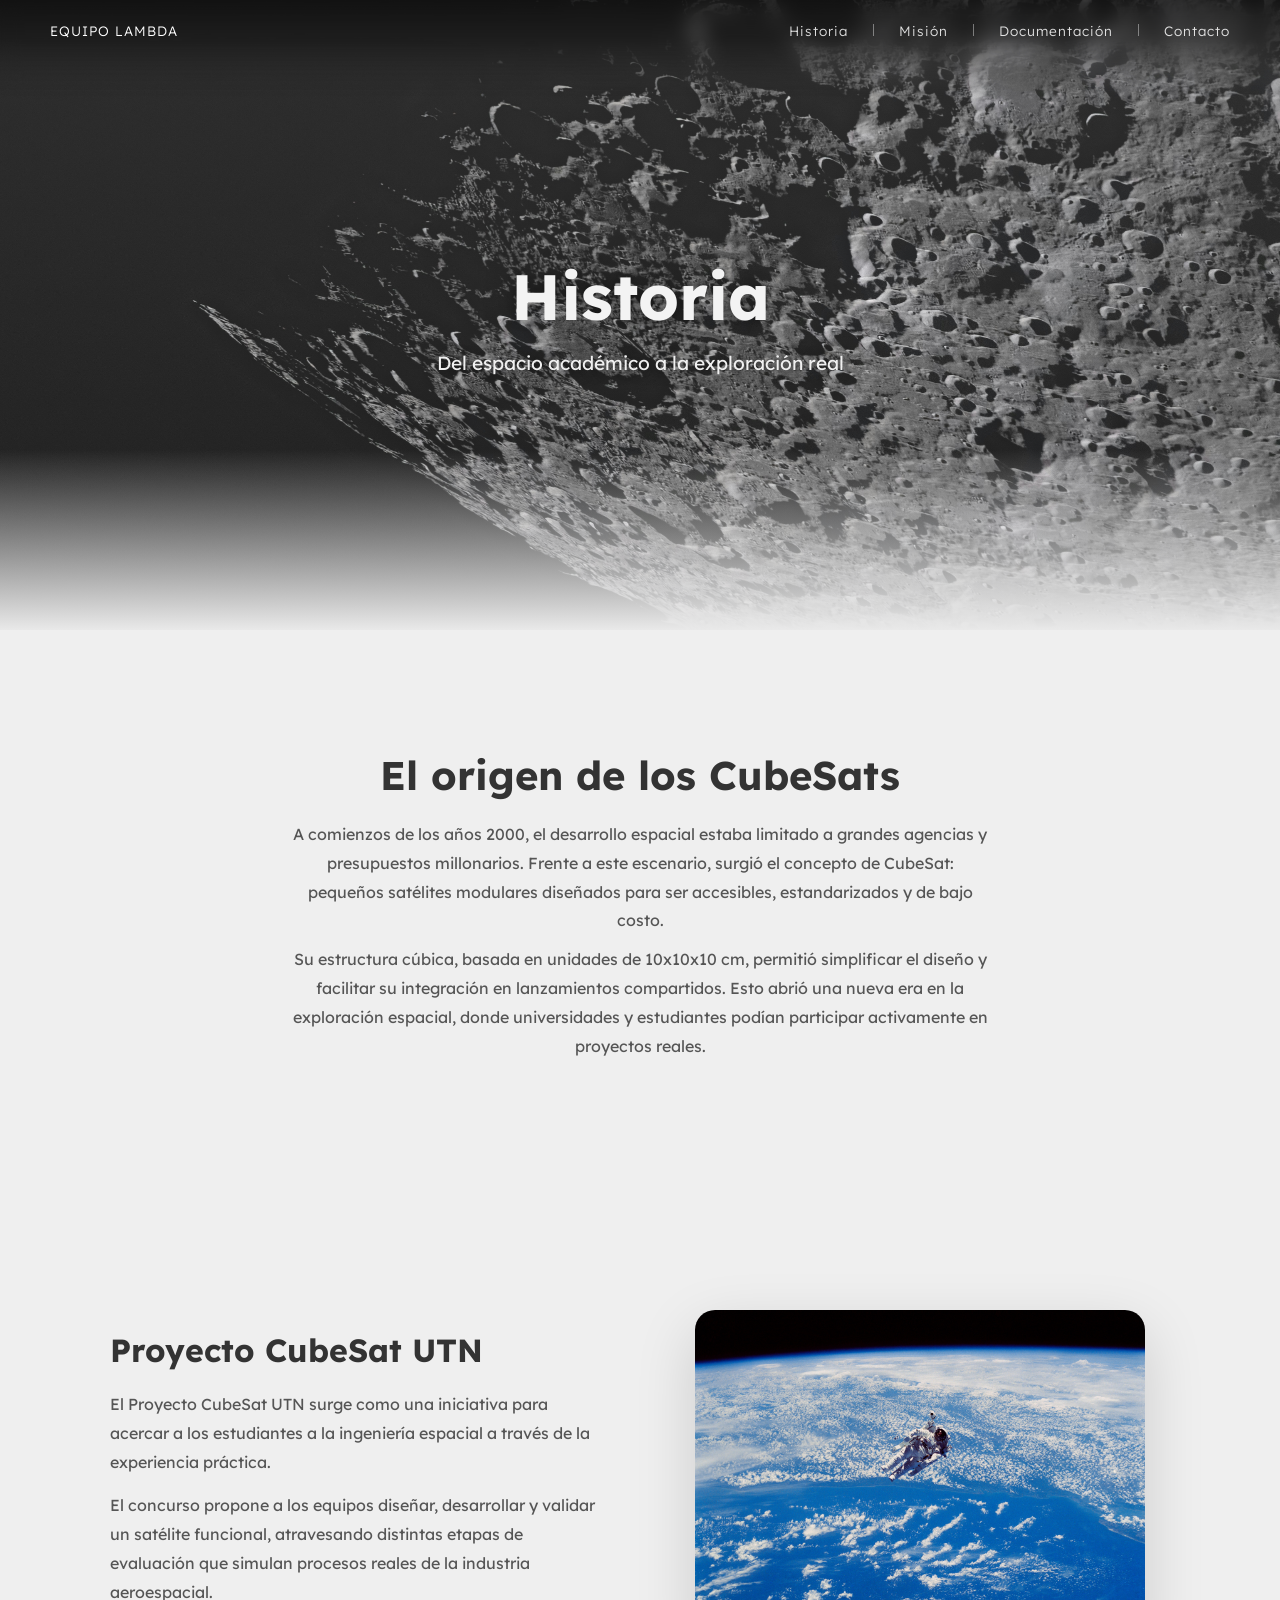
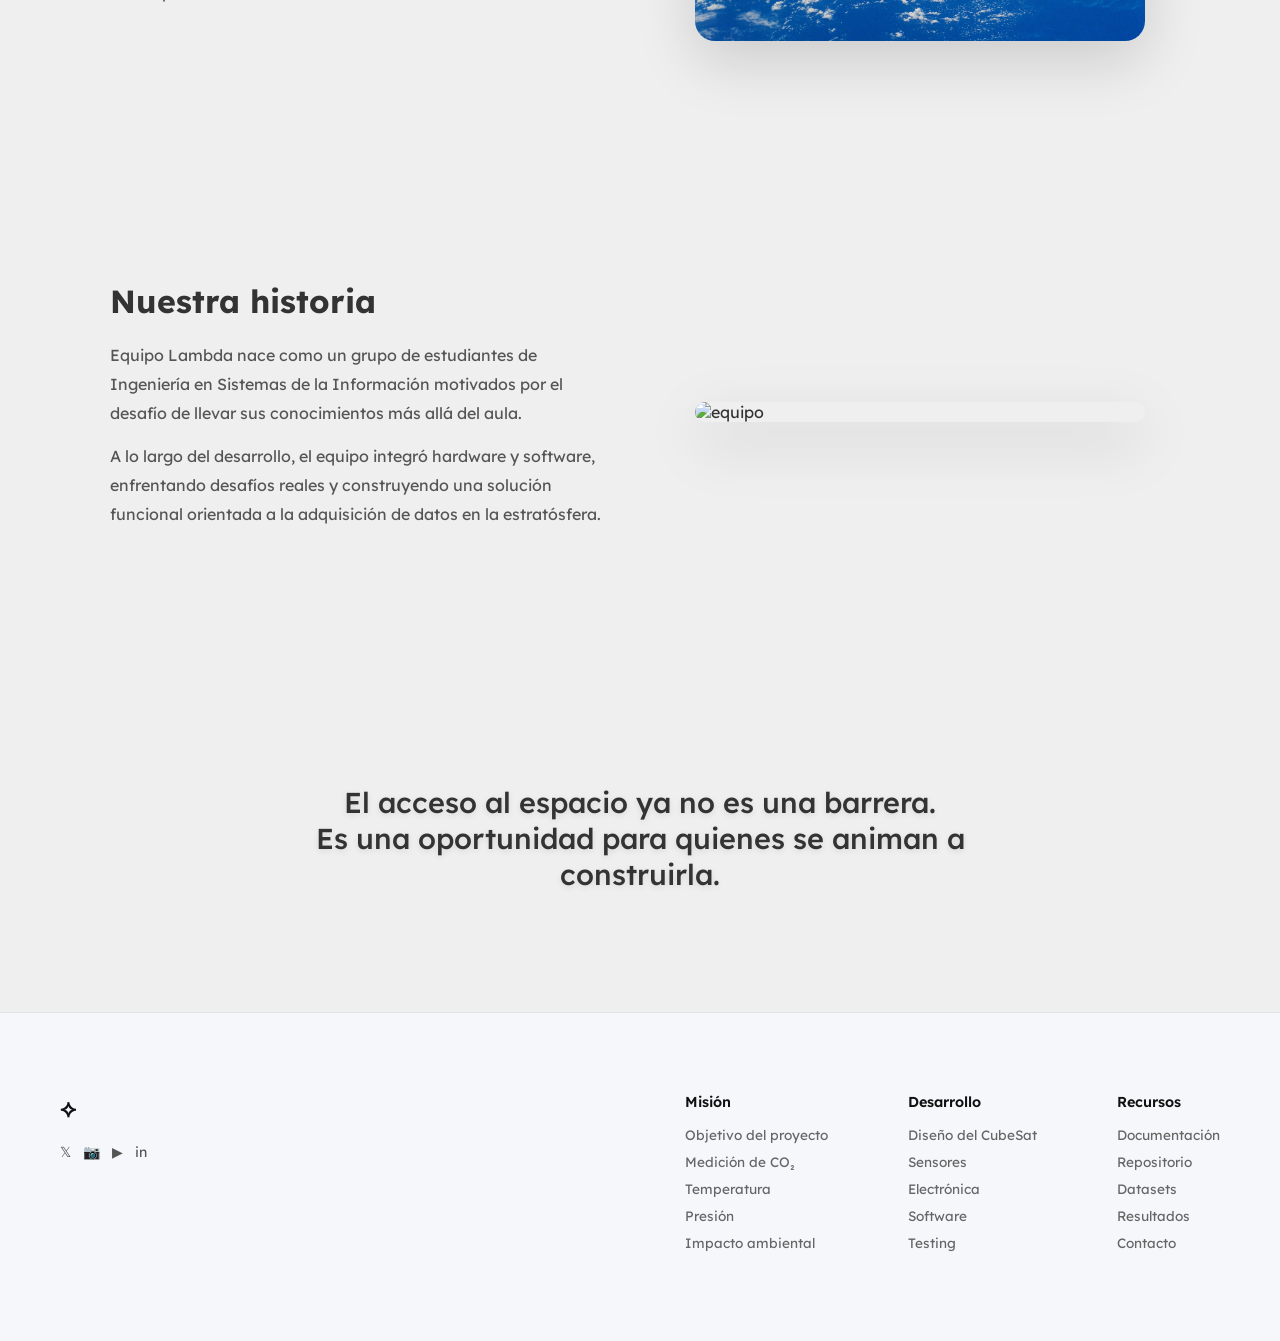
==== historia.html @ 4b5e526c "feat: add historia page with custom styles and scroll interaction logic" ====
<!DOCTYPE html>
<html lang="es">
<head>
  <meta charset="UTF-8">
  <meta name="viewport" content="width=device-width, initial-scale=1.0">
  <title>Historia - Equipo Lambda</title>
  <link rel="stylesheet" href="styles.css">
  <link rel="stylesheet" href="styles-historia.css">
  <link href="https://fonts.googleapis.com/css2?family=Lexend:wght@300;500;700&display=swap" rel="stylesheet">
</head>
<body>

  <!-- NAVBAR -->
  <header class="navbar">
    <div class="logo"><a href="index.html" style="color: inherit; text-decoration: none;">EQUIPO LAMBDA</a></div>
    <nav>
      <ul>
        <li><a href="historia.html">Historia</a></li>
        <li><a href="#">Misión</a></li>
        <li><a href="#">Documentación</a></li>
        <li><a href="#">Contacto</a></li>
      </ul>
    </nav>
  </header>

  <section class="historia-hero">
    <h1>Historia</h1>
    <p>Del espacio académico a la exploración real</p>
  </section>

  <section class="historia-block centered">
    <h2>El origen de los CubeSats</h2>
    <p>
      A comienzos de los años 2000, el desarrollo espacial estaba limitado a grandes agencias y presupuestos millonarios.
      Frente a este escenario, surgió el concepto de CubeSat: pequeños satélites modulares diseñados para ser accesibles,
      estandarizados y de bajo costo.
    </p>
    <p>
      Su estructura cúbica, basada en unidades de 10x10x10 cm, permitió simplificar el diseño y facilitar su integración
      en lanzamientos compartidos. Esto abrió una nueva era en la exploración espacial, donde universidades y estudiantes
      podían participar activamente en proyectos reales.
    </p>
  </section>

  <section class="historia-block split">
    <div class="text">
      <h2>Proyecto CubeSat UTN</h2>
      <p>
        El Proyecto CubeSat UTN surge como una iniciativa para acercar a los estudiantes a la ingeniería espacial a través
        de la experiencia práctica.
      </p>
      <p>
        El concurso propone a los equipos diseñar, desarrollar y validar un satélite funcional, atravesando distintas etapas
        de evaluación que simulan procesos reales de la industria aeroespacial.
      </p>
    </div>
    <div class="image">
      <img src="cubesat.jpg" alt="cubesat">
    </div>
  </section>

  <section class="historia-block split reverse">
    <div class="image">
      <img src="team.jpg" alt="equipo">
    </div>
    <div class="text">
      <h2>Nuestra historia</h2>
      <p>
        Equipo Lambda nace como un grupo de estudiantes de Ingeniería en Sistemas de la Información motivados por el desafío
        de llevar sus conocimientos más allá del aula.
      </p>
      <p>
        A lo largo del desarrollo, el equipo integró hardware y software, enfrentando desafíos reales y construyendo una
        solución funcional orientada a la adquisición de datos en la estratósfera.
      </p>
    </div>
  </section>

  <section class="historia-final">
    <p>
      El acceso al espacio ya no es una barrera.<br>
      Es una oportunidad para quienes se animan a construirla.
    </p>
  </section>

  <footer class="footer">

    <div class="footer-left">
      <div class="logo">⟡</div>

      <div class="socials">
        <span>𝕏</span>
        <span>📷</span>
        <span>▶</span>
        <span>in</span>
      </div>
    </div>

    <div class="footer-columns">

      <div class="footer-col">
        <h4>Misión</h4>
        <ul>
          <li>Objetivo del proyecto</li>
          <li>Medición de CO₂</li>
          <li>Temperatura</li>
          <li>Presión</li>
          <li>Impacto ambiental</li>
        </ul>
      </div>

      <div class="footer-col">
        <h4>Desarrollo</h4>
        <ul>
          <li>Diseño del CubeSat</li>
          <li>Sensores</li>
          <li>Electrónica</li>
          <li>Software</li>
          <li>Testing</li>
        </ul>
      </div>

      <div class="footer-col">
        <h4>Recursos</h4>
        <ul>
          <li>Documentación</li>
          <li>Repositorio</li>
          <li>Datasets</li>
          <li>Resultados</li>
          <li>Contacto</li>
        </ul>
      </div>

    </div>

  </footer>

</body>
</html>
---- styles.css ----
* {
  margin: 0;
  padding: 0;
  box-sizing: border-box;
  font-family: 'Lexend', sans-serif;
}

body {
  background-color: #efefef;
  /* Un blanco suave que no cansa la vista */
  color: #333;
}

/* NAVBAR */
.navbar {
  position: fixed;
  top: 0;
  width: 100%;
  padding: 20px 50px;
  z-index: 1000;
  display: flex;
  justify-content: space-between;
  align-items: center;
}

/* Pseudo-elemento para el degradado de desenfoque */
.navbar::before {
  content: "";
  position: absolute;
  top: 0;
  left: 0;
  width: 100%;
  height: 160%;
  /* Extiende más abajo para suavizar el corte */
  z-index: -1;
  background: linear-gradient(to bottom, rgba(0, 0, 0, 0.6) 0%, transparent 100%);
  backdrop-filter: blur(10px);
  -webkit-backdrop-filter: blur(10px);
  -webkit-mask-image: linear-gradient(to bottom, black 40%, transparent 100%);
  mask-image: linear-gradient(to bottom, black 40%, transparent 100%);
  pointer-events: none;
}

.logo {
  color: white;
  font-weight: 700;
  font-size: 1rem;
  letter-spacing: 2px;
}

.navbar ul {
  list-style: none;
  display: flex;
  justify-content: flex-end;
  align-items: center;
  gap: 25px;
}

.navbar li {
  display: flex;
  align-items: center;
}

.navbar li:not(:last-child)::after {
  content: "";
  display: block;
  width: 1px;
  height: 12px;
  background-color: rgba(255, 255, 255, 0.4);
  margin-left: 25px;
}

.navbar a {
  text-decoration: none;
  color: rgba(255, 255, 255, 0.85);
  font-weight: 300;
  font-size: 0.85rem;
  letter-spacing: 1px;
  transition: color 0.3s;
}

.navbar a:hover {
  color: #fff;
}

/* HERO */
.hero {
  position: relative;
  height: 100vh;
  background: url('cubesat.jpg') center/cover no-repeat;
  display: flex;
  align-items: center;
  justify-content: center;
}

/* Overlay para oscurecer un poco */
.hero::before {
  content: "";
  position: absolute;
  width: 100%;
  height: 100%;
  background: rgba(26, 37, 58, 0.25);
  top: 0;
  left: 0;
}

/* Degradado hacia el fondo blanco */
.hero::after {
  content: "";
  position: absolute;
  bottom: 0;
  left: 0;
  width: 100%;
  height: 150px;
  background: linear-gradient(to bottom, transparent, #efefef);
  pointer-events: none;
}

/* CONTENIDO */
.overlay {
  position: relative;
  text-align: center;
  color: white;
}

.overlay h1 {
  font-size: 120px;
  font-weight: 700;
  letter-spacing: 2px;
  text-shadow: 0px 4px 15px rgba(47, 59, 83, 0.5);
}

.overlay p {
  margin-top: 20px;
  font-size: 18px;
  font-weight: 300;
  letter-spacing: 2px;
}

/* SECCIÓN MISIÓN */
.info {
  height: 60vh;
  display: flex;
  justify-content: center;
  align-items: center;
  background-color: #efefef;
  text-align: center;
}

.info p {
  font-family: 'Inter', sans-serif;
  /* o Lexend si preferís */
  font-size: 2rem;
  font-weight: 400;
  color: #6e6e6e;

  /* sombra suave tipo Apple */
  text-shadow: 0px 2px 4px rgba(0, 0, 0, 0.15);

  /* animación */
  opacity: 0;
  transform: translateY(20px);
  animation: fadeUp 1.2s ease forwards;
}

/* keyframes para fade in */
@keyframes fadeUp {
  to {
    opacity: 1;
    transform: translateY(0);
  }
}


.about-full {
  display: flex;
  max-width: 1280px;
  margin: 0 auto;
  justify-content: space-between;
  padding: 0 80px;
  background: linear-gradient(to bottom, #f5f7fa, #a6d0ff);
  border-radius: 30px;
  position: relative;
}

/* TEXTO IZQUIERDA */
.about-content {
  max-width: 400px;
  position: sticky;
  top: 0;
  height: 100vh;
  display: flex;
  flex-direction: column;
  justify-content: center;
}

.about-content h2 {
  font-size: 3rem;
  margin-bottom: 20px;
  color: #111;
}

.about-content p {
  font-size: 1.1rem;
  line-height: 1.7;
  color: #555;
}

/* CARDS */
.cards-container {
  display: flex;
  flex-direction: column;
  align-items: flex-end;
  /* Para que no estén tan a la izquierda */
  gap: 10vh;
  /* Más juntas */
  padding: 50vh 0;
  /* Padding para que la primera y última tarjeta lleguen al centro */
}

/* GLASS CARD */
.glass-card {
  width: 450px;
  /* Más grandes y anchas */
  height: 280px;
  padding: 35px;

  border-radius: 25px;

  background: rgba(255, 255, 255, 0.25);
  backdrop-filter: blur(15px);

  border: 1px solid rgba(255, 255, 255, 0.3);

  display: flex;
  flex-direction: column;
  justify-content: center;

  transition: all 0.5s ease;
  transform: scale(0.85);
  opacity: 0.4;
  filter: blur(5px);
  /* Desenfocadas cuando no son principales */
}

/* CARD ACTIVA */
.glass-card.active {
  transform: scale(1.05);
  /* Escala sutilmente mayor */
  opacity: 1;
  filter: blur(0);
  /* Nítidas al ser principales */
}

/* Card Grid Content List */
.card-grid-content-list {
  /* Disposición automática */
  display: flex;
  flex-direction: column;
  align-items: flex-start;
  padding: 64px;
  gap: 48px;

  width: 1200px;
  height: 909px;

  /* Auto layout inter  ior */
  flex: none;
  order: 5;
  align-self: stretch;
  flex-grow: 0;

  border-radius: 30px;
  /* Añadido para mantener estilo */
}

/* SECCIÓN GENERAL */
.team {
  display: flex;
  flex-direction: column;
  align-items: flex-start;
  justify-content: center;
  padding: 150px 64px;
  /* Mayor padding vertical */
  gap: 60px;
  /* Un poco más de espacio entre el título y la lista */
  min-height: 80vh;
  /* Para asegurar que ocupe buen espacio en pantalla */

  max-width: 1200px;
  margin: 0 auto;
}

/* HEADER */
.team-header h2 {
  font-size: 1.5rem;
  font-weight: 600;
  color: #111;
}

.team-header p {
  font-size: 0.9rem;
  color: #777;
  margin-top: 4px;
}

/* LISTA */
.team-list {
  display: flex;
  flex-direction: column;
  gap: 24px;
  width: 100%;
}

/* CARD */
.team-card {
  display: flex;
  align-items: flex-start;
  gap: 24px;

  padding: 20px;
  border-radius: 12px;

  border: 1px solid #e5e5e5;
  background: #fafafa;

  transition: all 0.2s ease;
}

.team-card:hover {
  background: #f5f5f5;
  transform: translateY(-2px);
}

/* IMAGEN */
.team-img {
  width: 80px;
  height: 80px;
  background: #ddd;
  border-radius: 8px;
  flex-shrink: 0;
}

/* TEXTO */
.team-info h3 {
  font-size: 1rem;
  font-weight: 600;
  color: #111;
  margin-bottom: 6px;
}

.team-info p {
  font-size: 0.9rem;
  color: #666;
  line-height: 1.5;
  max-width: 600px;
}

.footer {
  display: flex;
  justify-content: space-between;
  gap: 80px;

  padding: 80px 60px;
  background: #f5f7fa;

  border-top: 1px solid #e5e5e5;
}

/* LADO IZQUIERDO */
.footer-left {
  display: flex;
  flex-direction: column;
  gap: 20px;
}

.footer-left .logo {
  font-size: 24px;
  color: #111;
}

/* ICONOS */
.socials {
  display: flex;
  gap: 12px;
}

.socials span {
  font-size: 14px;
  color: #555;
  cursor: pointer;
  transition: 0.2s;
}

.socials span:hover {
  color: #000;
}

/* COLUMNAS */
.footer-columns {
  display: flex;
  gap: 80px;
}

.footer-col h4 {
  font-size: 0.9rem;
  font-weight: 600;
  margin-bottom: 15px;
  color: #111;
}

.footer-col ul {
  list-style: none;
}

.footer-col li {
  font-size: 0.85rem;
  color: #666;
  margin-bottom: 10px;
  cursor: pointer;
  transition: 0.2s;
}

.footer-col li:hover {
  color: #000;
}
---- styles-historia.css ----
/* HERO */
.historia-hero {
  position: relative;
  height: 70vh;
  display: flex;
  flex-direction: column;
  justify-content: center;
  align-items: center;

  text-align: center;
  /* overlay blanco semitransparente para bajar contraste */
  background:
    linear-gradient(rgba(236, 236, 236, 0.18), rgba(160, 160, 160, 0.18)),
    url("nasaluna.jpg") no-repeat center center / cover;
}

.historia-hero h1 {
  font-size: 4rem;
  font-weight: 700;
  color: #f3f3f3;
  text-shadow:
    0 0 30px rgba(0, 0, 0, 0.35),
    0 2px 8px rgba(0, 0, 0, 0.25);
}

.historia-hero p {
  margin-top: 15px;
  font-size: 1.2rem;
  color: #f0f0f0;
  text-shadow:
    0 0 20px rgba(0, 0, 0, 0.3),
    0 2px 6px rgba(0, 0, 0, 0.2);
}

/* degradé inferior hacia el fondo de página */
.historia-hero::after {
  content: "";
  position: absolute;
  bottom: 0;
  left: 0;
  width: 100%;
  height: 180px;
  background: linear-gradient(to bottom, transparent, #e9e9e9);
  pointer-events: none;
}

/* BLOQUES GENERALES */
.historia-block {
  max-width: 1100px;
  margin: 0 auto;
  padding: 120px 20px;
}

/* CENTRADO */
.historia-block.centered {
  text-align: center;
}

.historia-block.centered h2 {
  font-size: 2.5rem;
  margin-bottom: 20px;
}

.historia-block.centered p {
  max-width: 700px;
  margin: 10px auto;
  line-height: 1.8;
  color: #555;
}

/* SPLIT */
.historia-block.split {
  display: flex;
  align-items: center;
  gap: 60px;
}

.historia-block.split.reverse {
  flex-direction: row-reverse;
}

/* TEXTO */
.historia-block .text {
  flex: 1;
}

.historia-block .text h2 {
  font-size: 2rem;
  margin-bottom: 20px;
}

.historia-block .text p {
  line-height: 1.8;
  color: #555;
  margin-bottom: 15px;
}

/* IMAGEN */
.historia-block .image {
  flex: 1;
  display: flex;
  justify-content: center;
}

.historia-block .image img {
  width: 100%;
  max-width: 450px;
  border-radius: 20px;

  /* glass effect leve */
  box-shadow: 0 20px 60px rgba(0,0,0,0.15);
}

/* FINAL */
.historia-final {
  padding: 120px 20px;
  text-align: center;
}

.historia-final p {
  font-size: 1.8rem;
  font-weight: 500;
  color: #333;
  max-width: 700px;
  margin: 0 auto;

  text-shadow: 0px 2px 6px rgba(0,0,0,0.1);
}
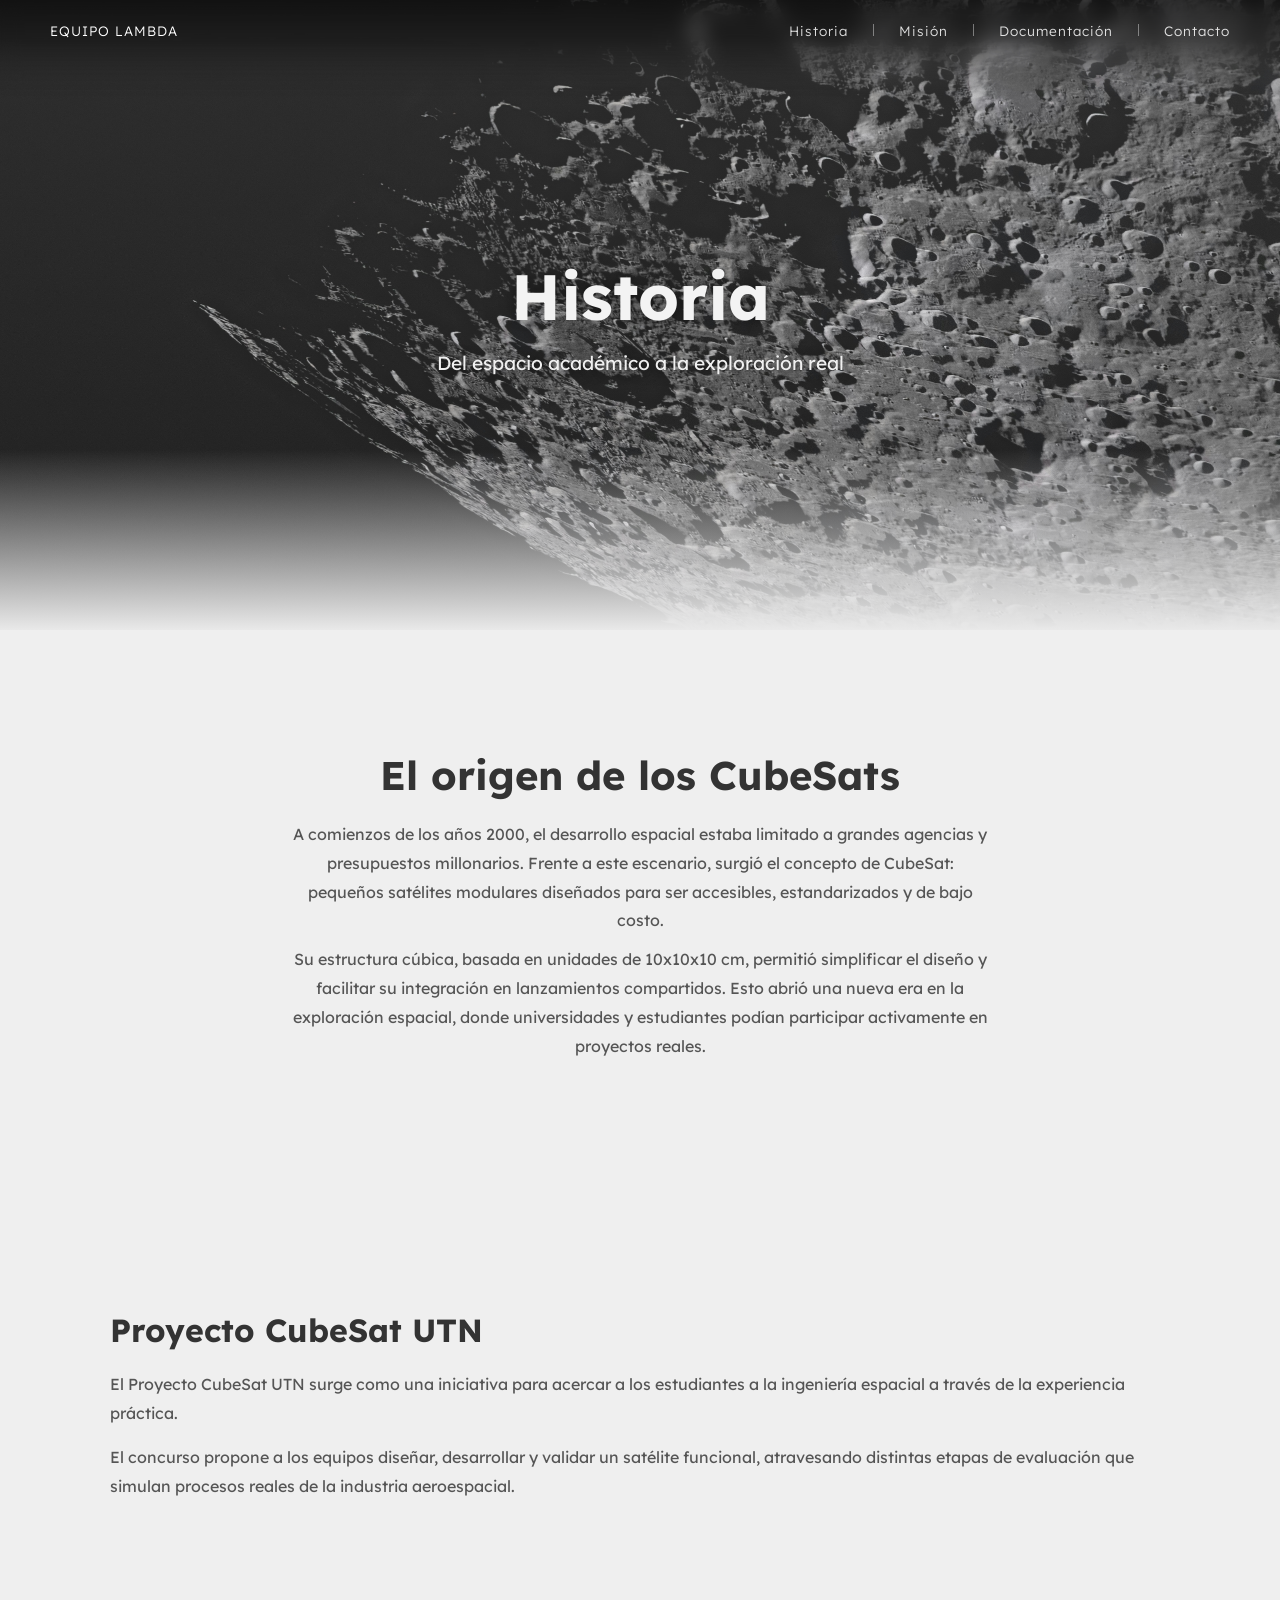
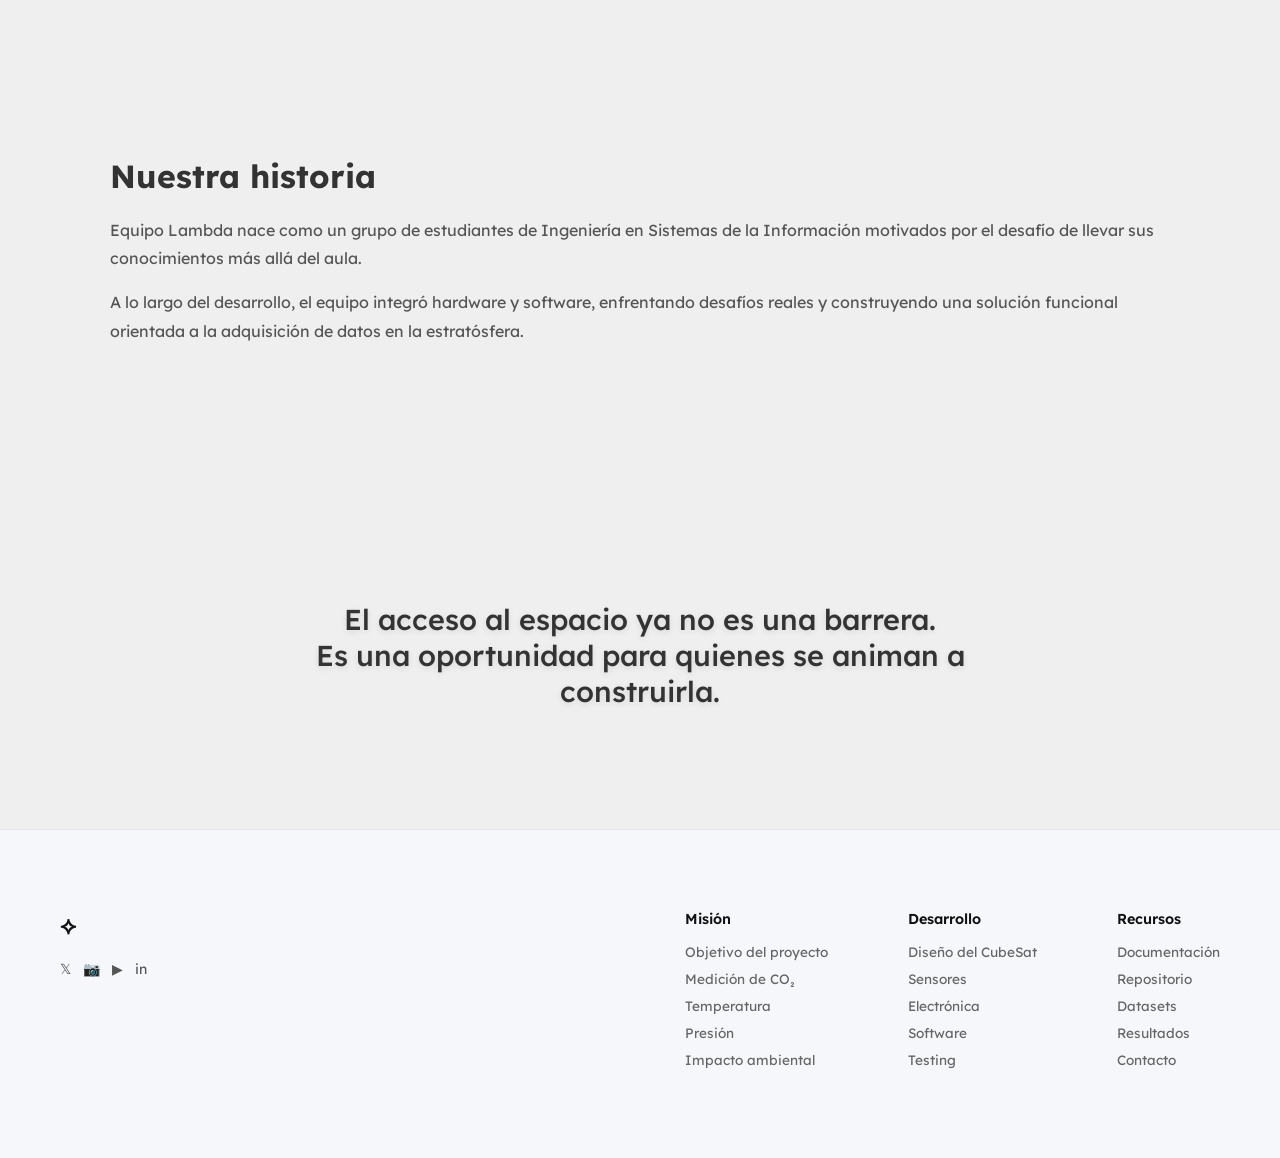
==== commit dc0add1d: "refactor: remove image elements from historia section layout" ====
--- a/historia.html
+++ b/historia.html
@@ -54,15 +54,9 @@
         de evaluación que simulan procesos reales de la industria aeroespacial.
       </p>
     </div>
-    <div class="image">
-      <img src="cubesat.jpg" alt="cubesat">
-    </div>
   </section>
 
   <section class="historia-block split reverse">
-    <div class="image">
-      <img src="team.jpg" alt="equipo">
-    </div>
     <div class="text">
       <h2>Nuestra historia</h2>
       <p>
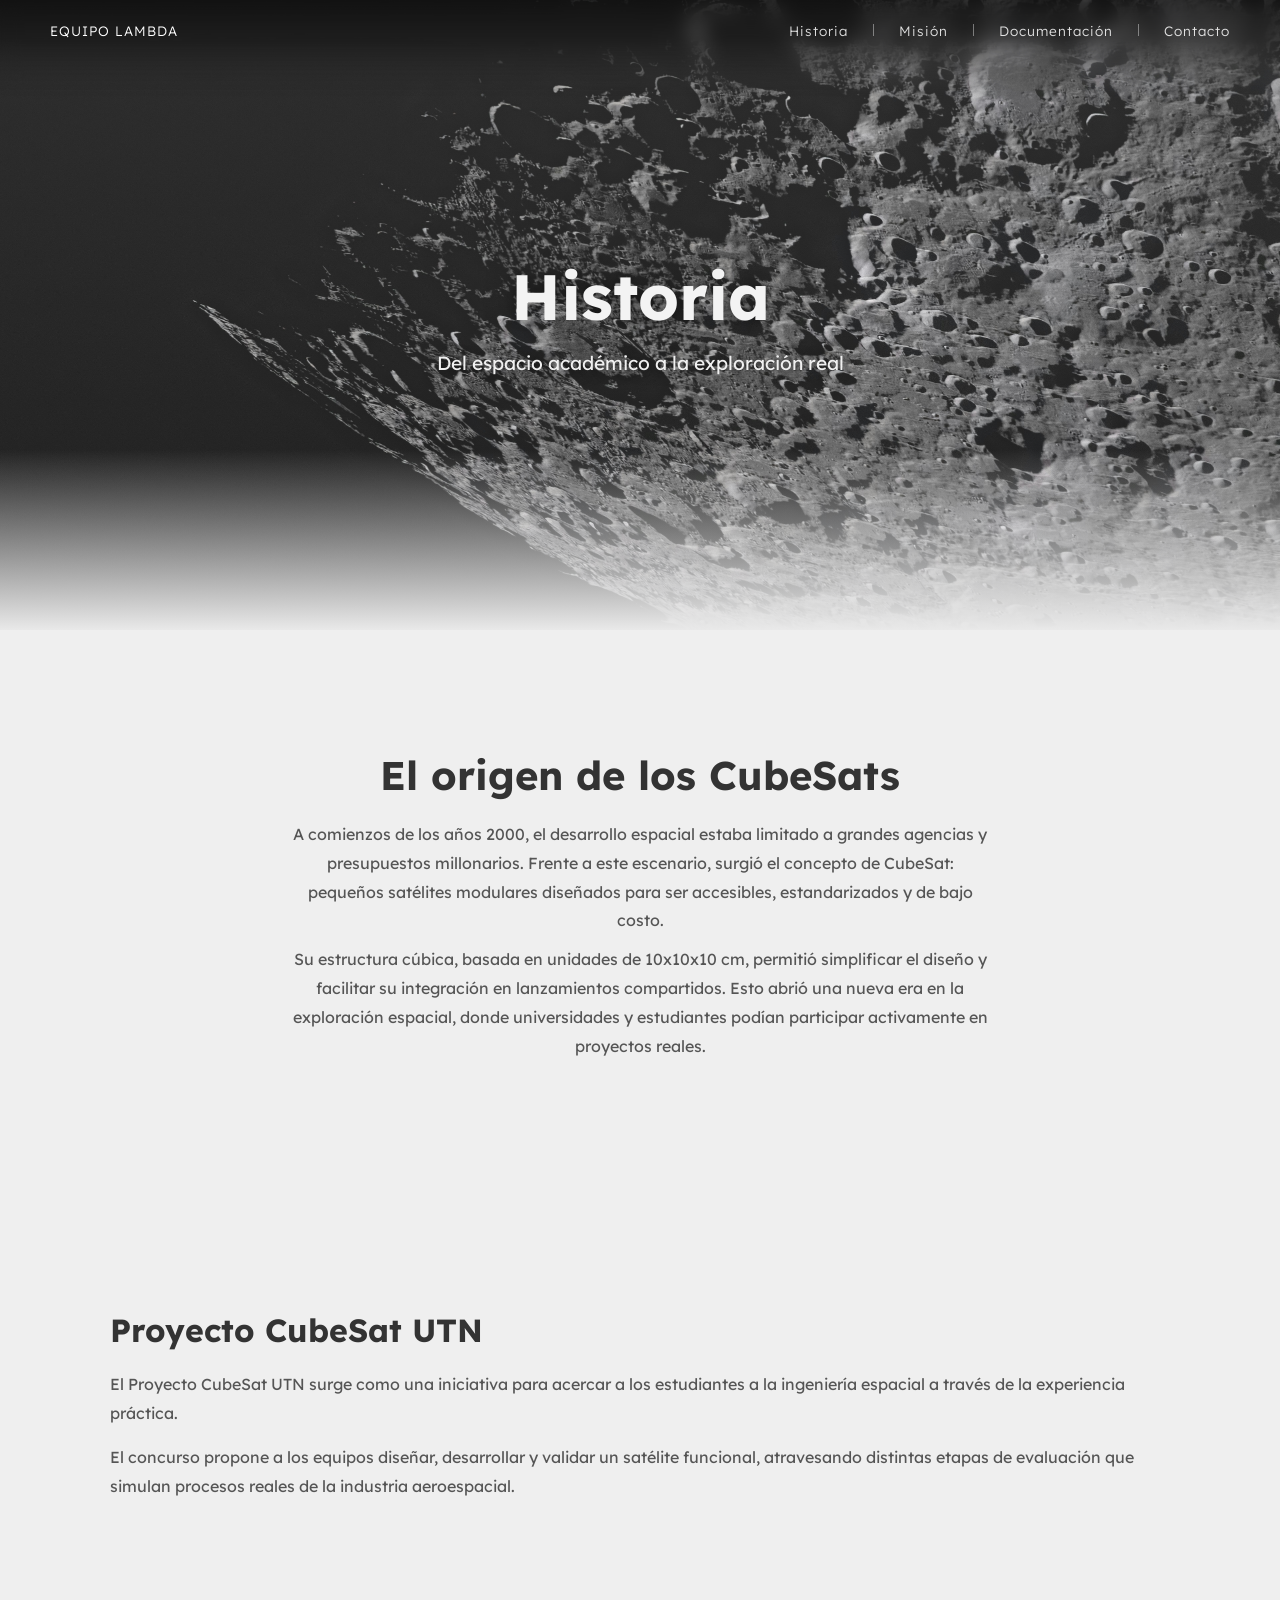
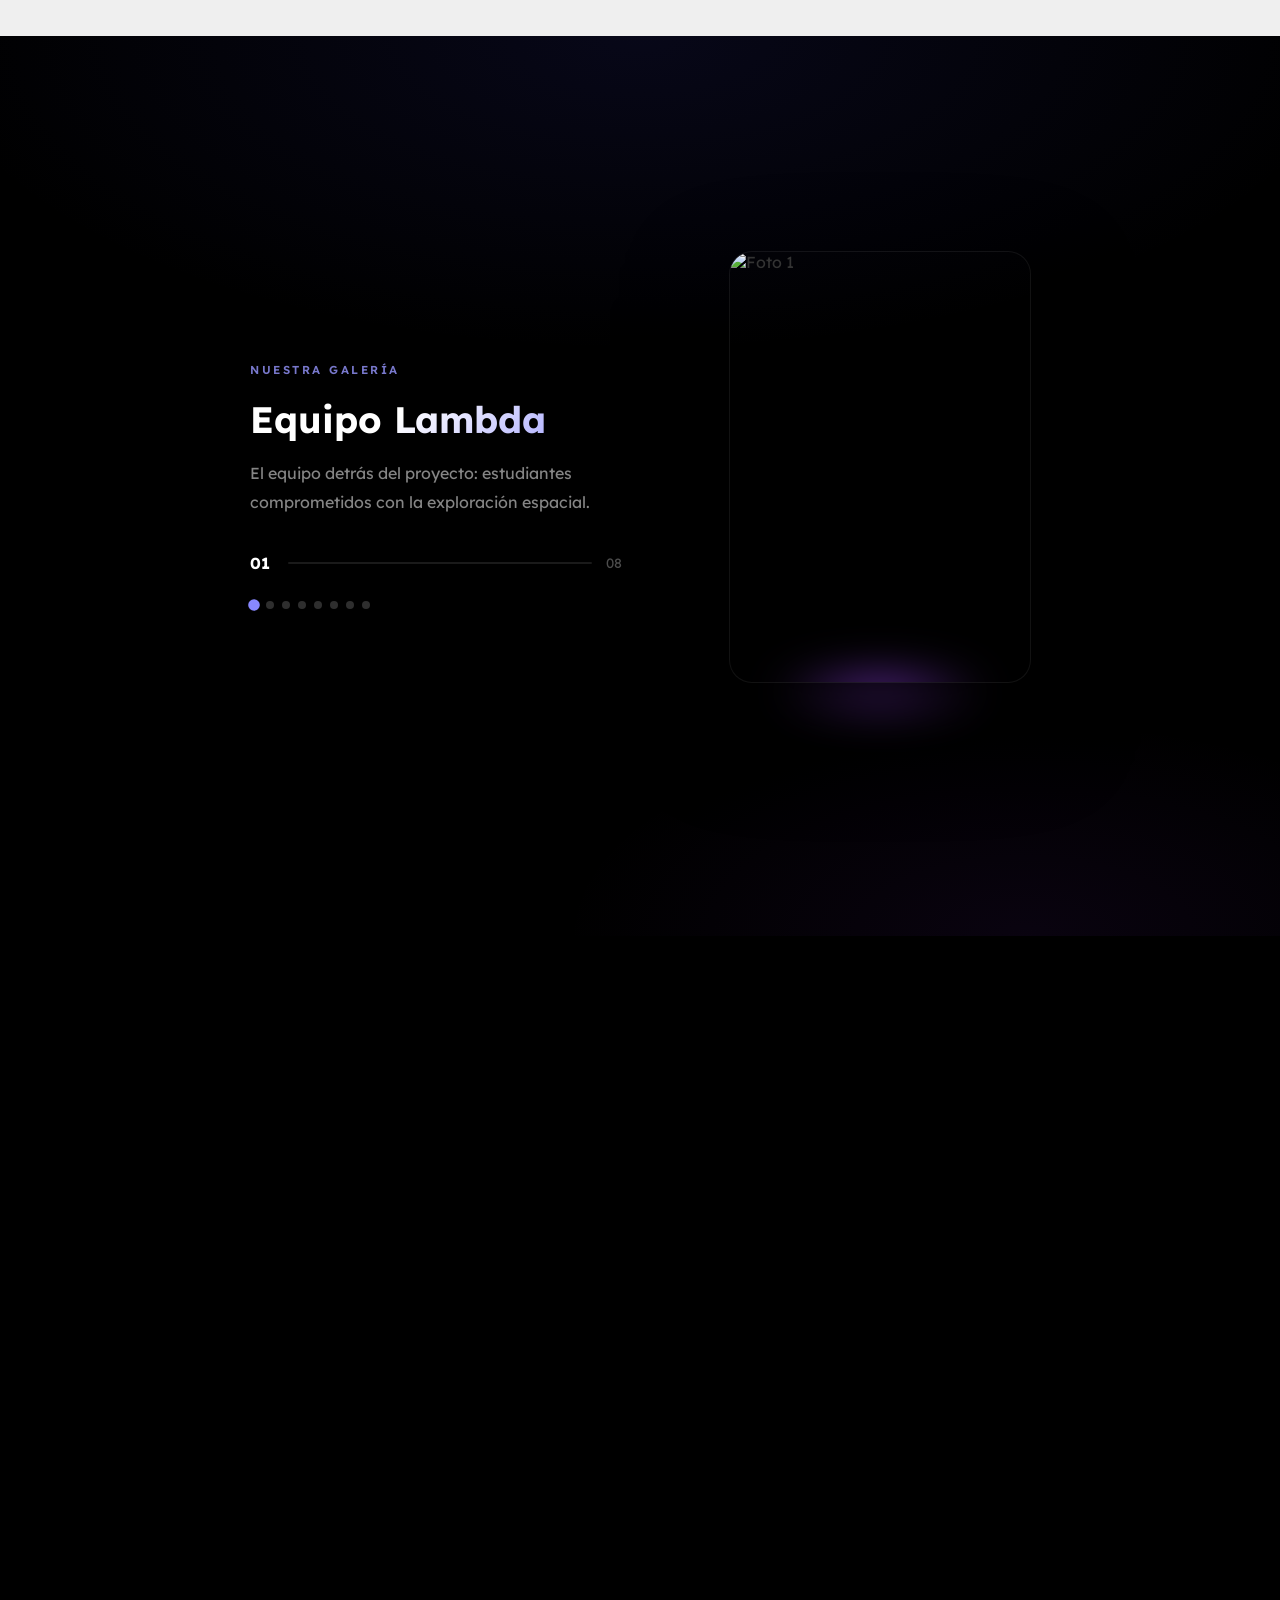
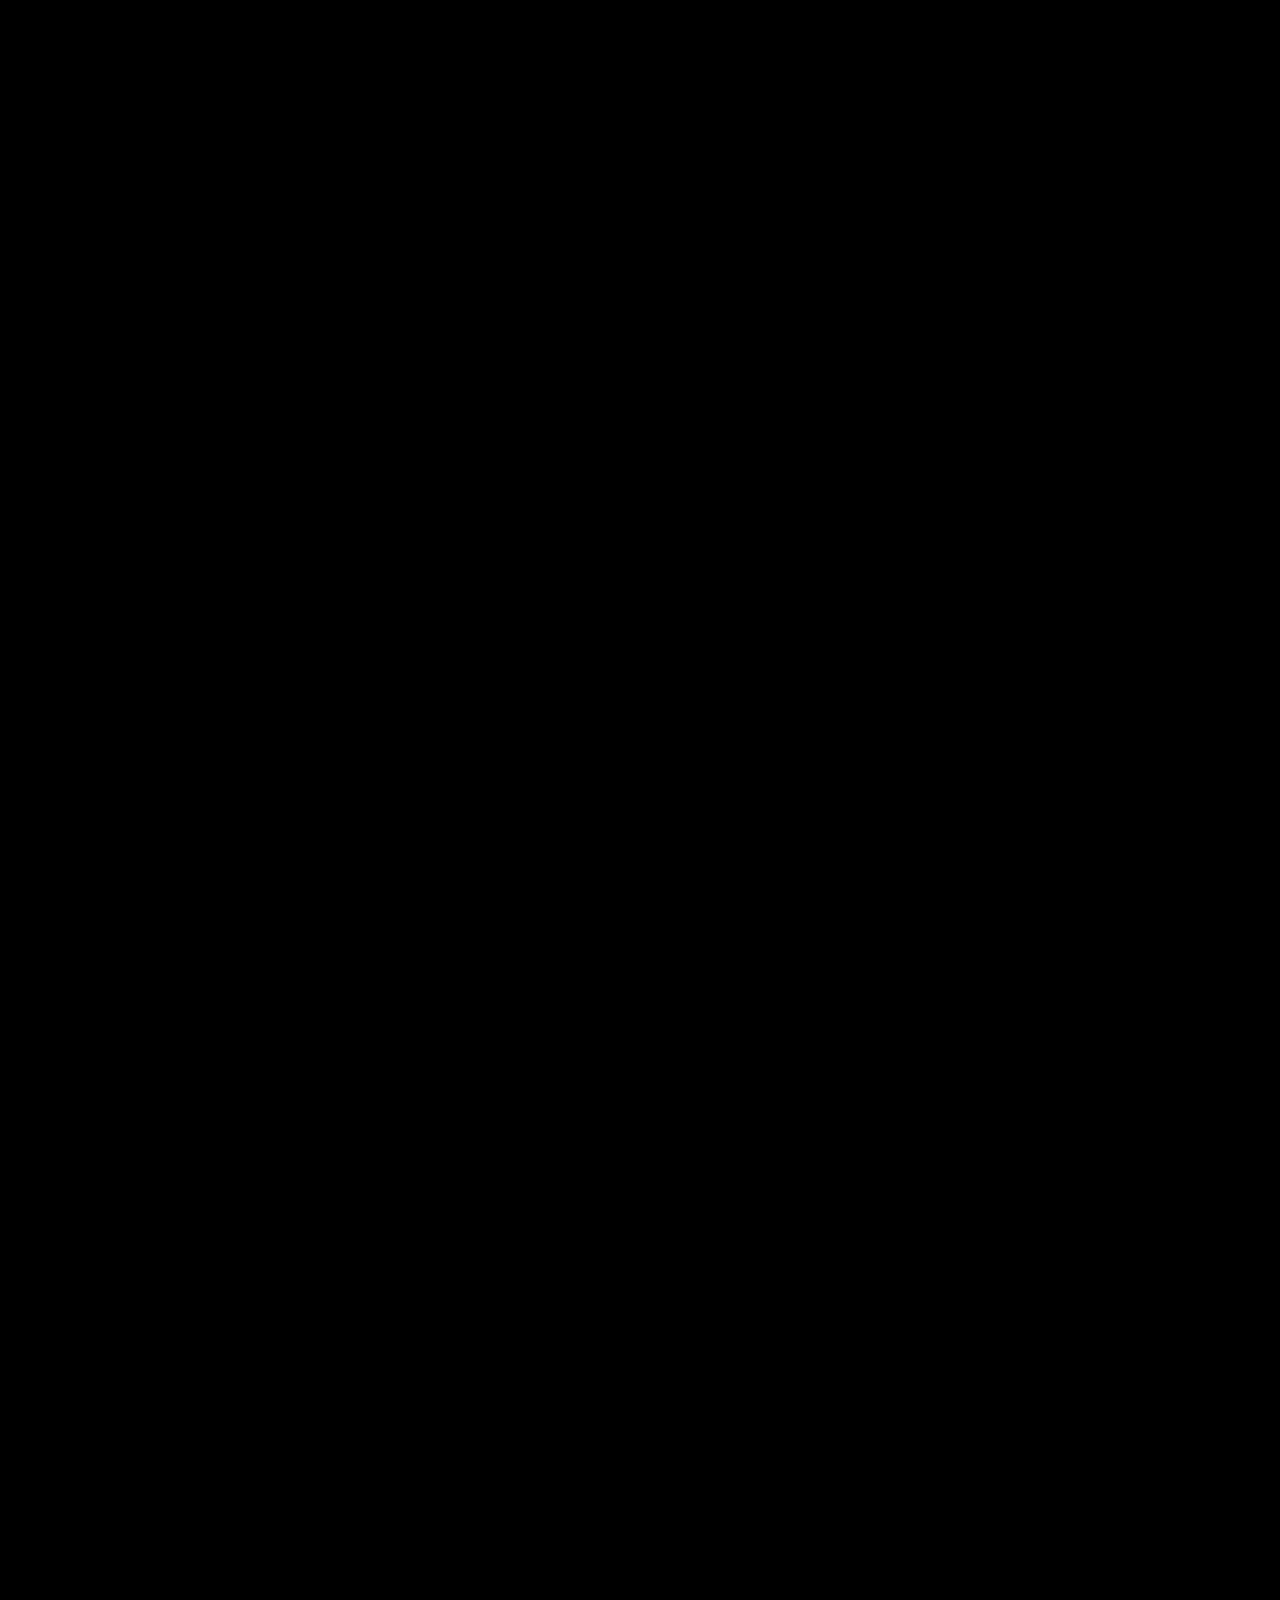
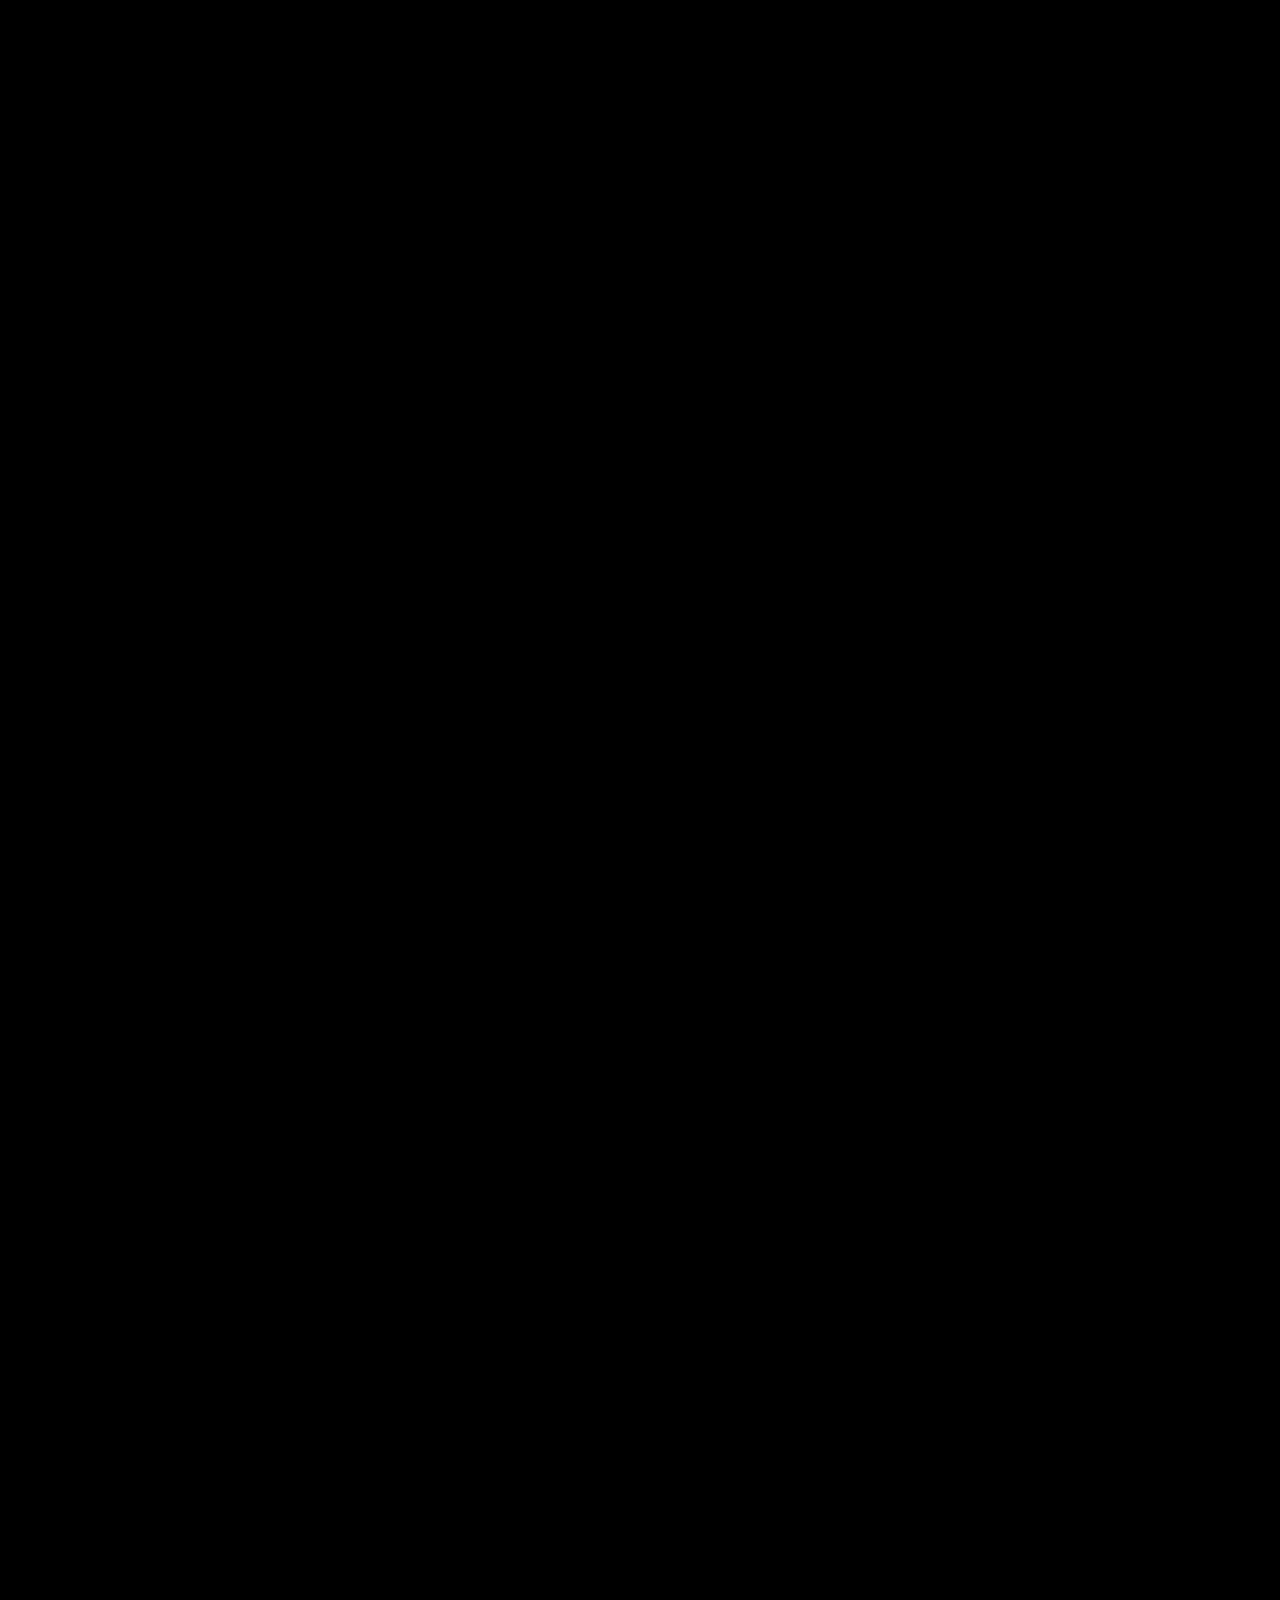
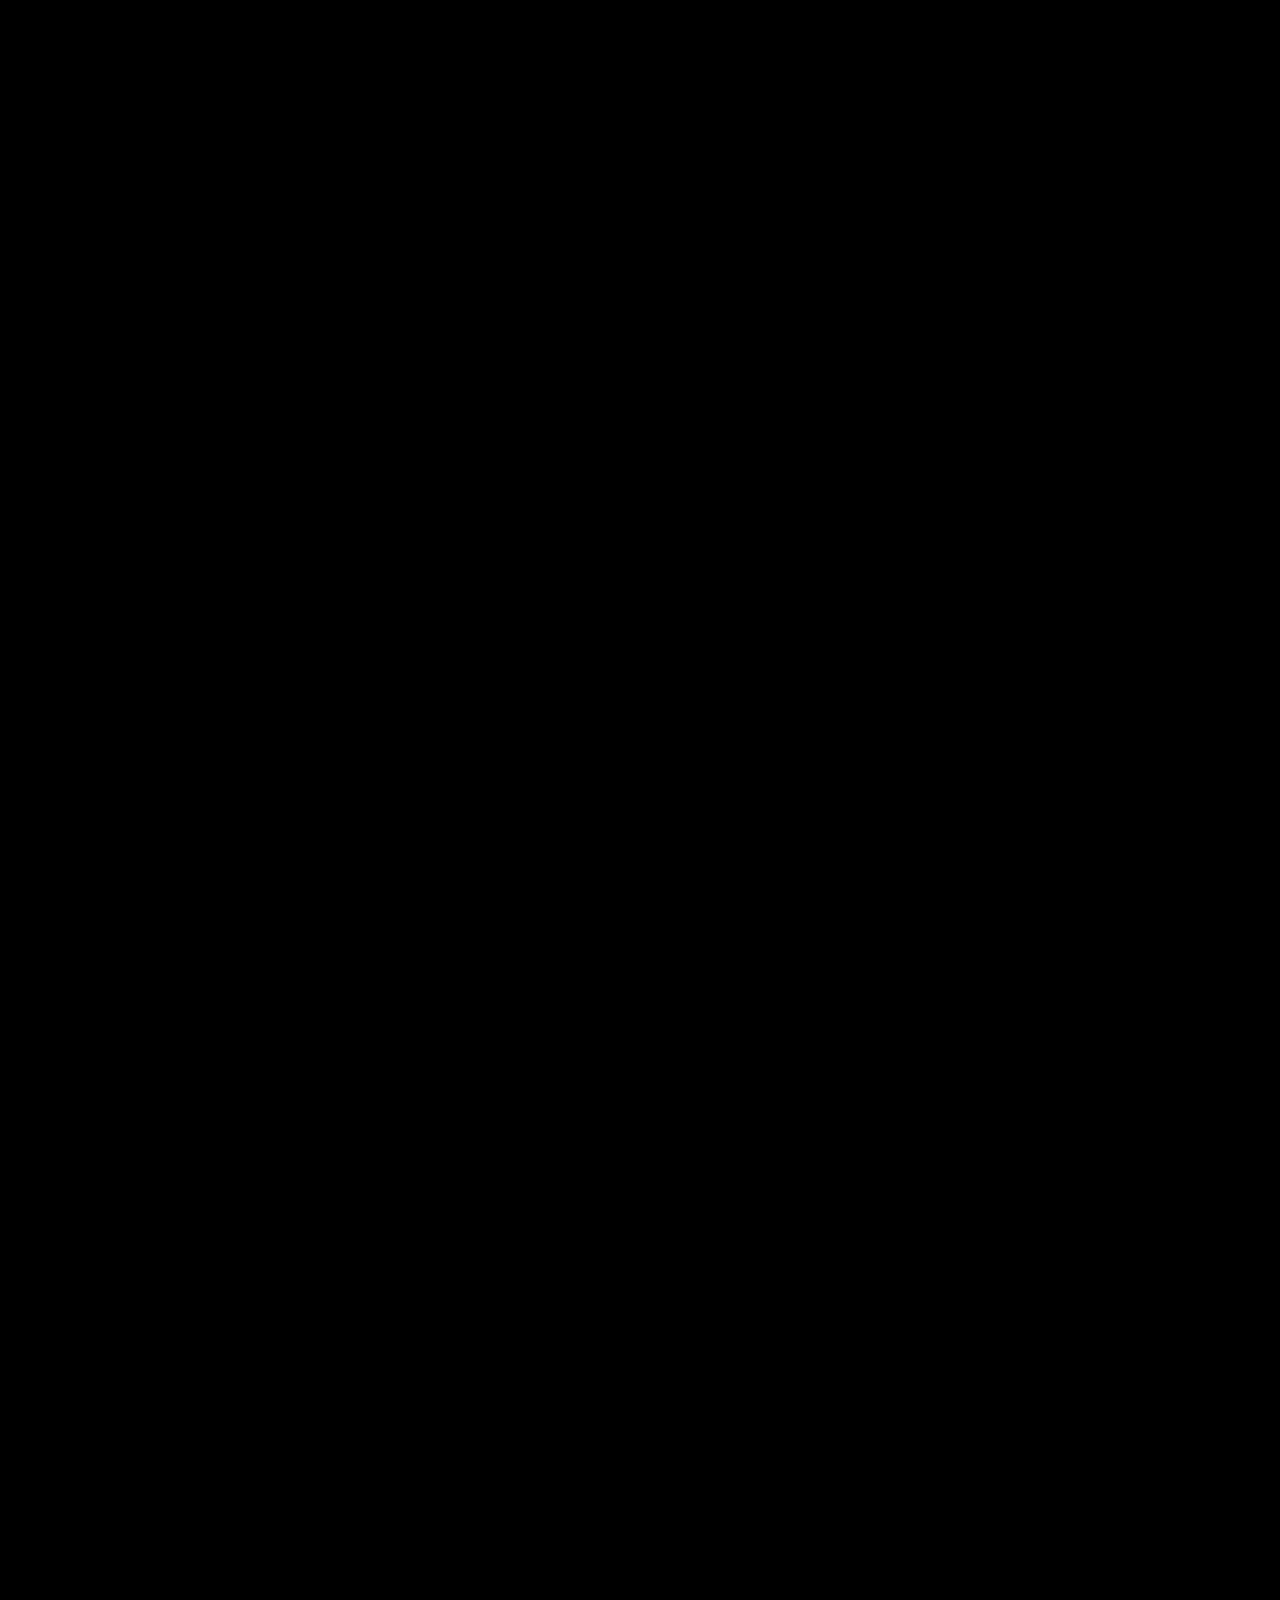
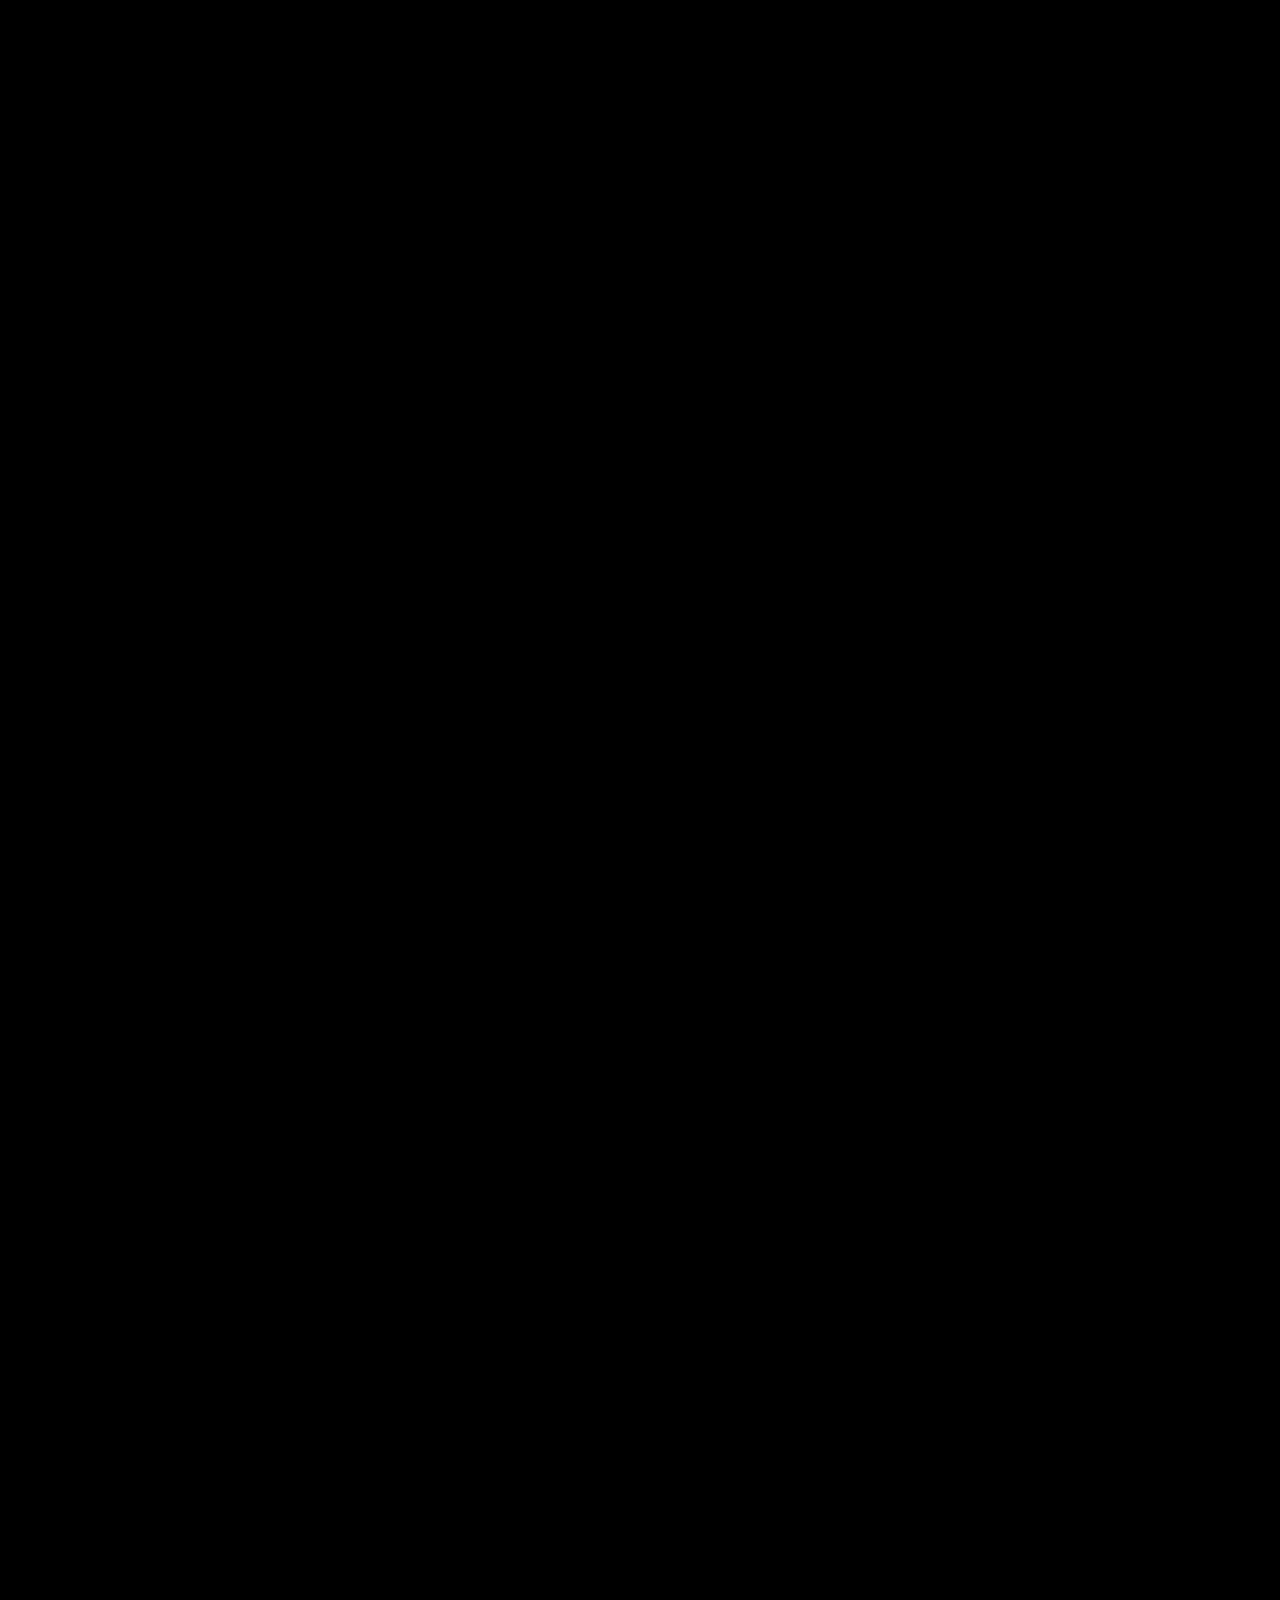
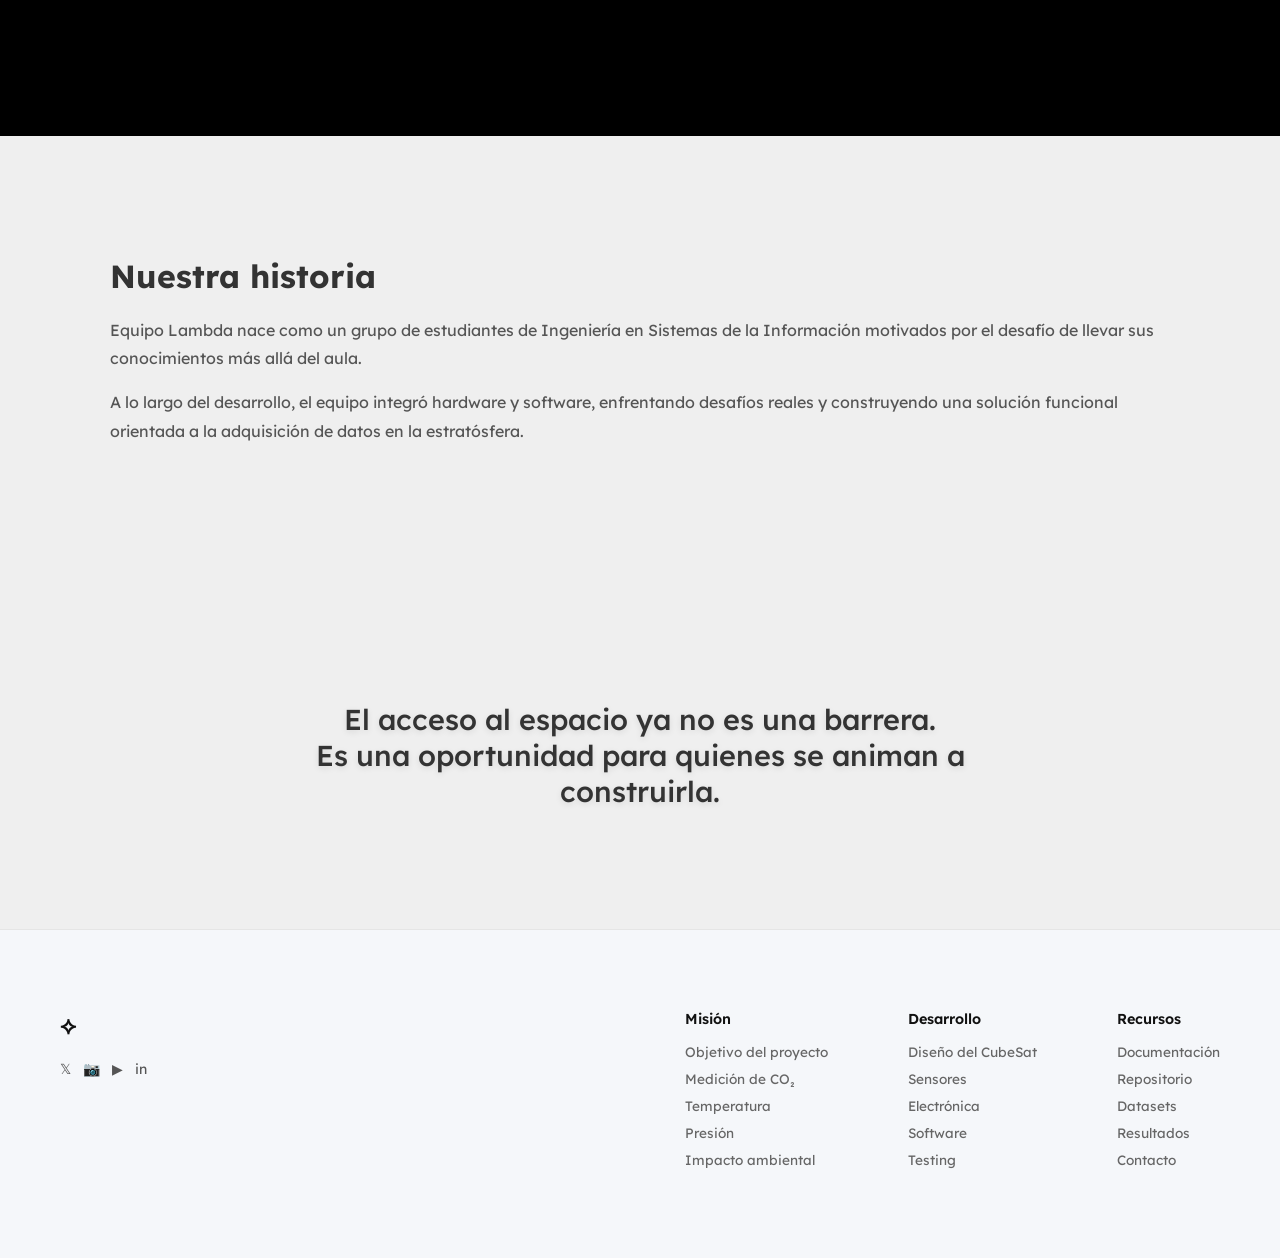
==== commit fd2139f2: "feat: implement scroll-triggered interactive gallery section with dynamic content updates" ====
--- a/historia.html
+++ b/historia.html
@@ -56,6 +56,40 @@
     </div>
   </section>
 
+  <!-- GALERÍA SCROLL -->
+  <section id="galeria-circular">
+    <div class="gallery-sticky">
+      <div class="gallery-layout">
+
+        <!-- LEFT: texto dinámico -->
+        <div class="gallery-left">
+          <span class="gallery-eyebrow">Nuestra Galería</span>
+          <h2 id="g-title">Inicio del Proyecto</h2>
+          <p id="g-desc">Los primeros pasos del equipo Lambda hacia el desarrollo de tecnología satelital educativa.</p>
+          <div class="gallery-meta">
+            <span id="g-current">01</span>
+            <div class="gallery-progress-track">
+              <div id="g-bar"></div>
+            </div>
+            <span class="g-total">08</span>
+          </div>
+          <div class="gallery-dots" id="g-dots"></div>
+        </div>
+
+        <!-- RIGHT: imagen + bloom -->
+        <div class="gallery-right">
+          <div class="gallery-frame-wrap">
+            <div class="gallery-frame">
+              <img id="g-img" src="https://picsum.photos/400/580?random=1" alt="Foto 1">
+            </div>
+            <div class="gallery-bloom" id="g-bloom"></div>
+          </div>
+        </div>
+
+      </div>
+    </div>
+  </section>
+
   <section class="historia-block split reverse">
     <div class="text">
       <h2>Nuestra historia</h2>
@@ -129,5 +163,141 @@
 
   </footer>
 
+  <script>
+  (function () {
+    const slides = [
+      {
+        title: "Inicio del Proyecto",
+        desc:  "Los primeros pasos del equipo Lambda hacia el desarrollo de tecnología satelital educativa.",
+        img:   "https://picsum.photos/400/580?random=1",
+        color: "rgba(80,80,255,0.65)"
+      },
+      {
+        title: "Diseño del CubeSat",
+        desc:  "Definimos la arquitectura del satélite: estructura, peso y distribución de componentes.",
+        img:   "https://picsum.photos/400/580?random=2",
+        color: "rgba(110,50,230,0.65)"
+      },
+      {
+        title: "Hardware y Electrónica",
+        desc:  "Diseño de la PCB que integra los sistemas de control, telemetría y alimentación.",
+        img:   "https://picsum.photos/400/580?random=3",
+        color: "rgba(50,130,255,0.65)"
+      },
+      {
+        title: "Sensores de Medición",
+        desc:  "Integración de sensores de CO₂, temperatura, presión y humedad relativa.",
+        img:   "https://picsum.photos/400/580?random=4",
+        color: "rgba(30,180,200,0.65)"
+      },
+      {
+        title: "Software Embebido",
+        desc:  "Programación del firmware para adquisición y transmisión de datos en tiempo real.",
+        img:   "https://picsum.photos/400/580?random=5",
+        color: "rgba(60,210,140,0.65)"
+      },
+      {
+        title: "Testing y Validación",
+        desc:  "Pruebas en laboratorio que simulan las condiciones extremas de la estratósfera.",
+        img:   "https://picsum.photos/400/580?random=6",
+        color: "rgba(210,140,40,0.65)"
+      },
+      {
+        title: "Presentación Oficial",
+        desc:  "El equipo Lambda presenta el CubeSat ante el jurado del concurso UTN.",
+        img:   "https://picsum.photos/400/580?random=7",
+        color: "rgba(230,70,100,0.65)"
+      },
+      {
+        title: "Equipo Lambda",
+        desc:  "El equipo detrás del proyecto: estudiantes comprometidos con la exploración espacial.",
+        img:   "https://picsum.photos/400/580?random=8",
+        color: "rgba(160,70,255,0.65)"
+      }
+    ];
+
+    const section  = document.getElementById('galeria-circular');
+    const gTitle   = document.getElementById('g-title');
+    const gDesc    = document.getElementById('g-desc');
+    const gImg     = document.getElementById('g-img');
+    const gCurrent = document.getElementById('g-current');
+    const gBar     = document.getElementById('g-bar');
+    const gBloom   = document.getElementById('g-bloom');
+    const dotsWrap = document.getElementById('g-dots');
+
+    /* Crear dots */
+    slides.forEach(function (_, i) {
+      const dot = document.createElement('div');
+      dot.className = 'g-dot' + (i === 0 ? ' active' : '');
+      dot.addEventListener('click', function () { scrollToSlide(i); });
+      dotsWrap.appendChild(dot);
+    });
+
+    function scrollToSlide(index) {
+      const sectionTop = section.offsetTop;
+      const scrollable = section.offsetHeight - window.innerHeight;
+      const target     = sectionTop + (index / slides.length) * scrollable;
+      window.scrollTo({ top: target, behavior: 'smooth' });
+    }
+
+    let currentIndex = -1;
+    let fadeTimer    = null;
+
+    function updateSlide(index, withinProgress) {
+      /* progress bar */
+      const global = (index + withinProgress) / slides.length;
+      gBar.style.width = (global * 100) + '%';
+      gCurrent.textContent = String(index + 1).padStart(2, '0');
+
+      /* dots */
+      dotsWrap.querySelectorAll('.g-dot').forEach(function (dot, i) {
+        dot.classList.toggle('active', i === index);
+      });
+
+      if (index === currentIndex) return;
+      currentIndex = index;
+
+      const slide = slides[index];
+
+      /* fade out */
+      gImg.classList.add('fade-out');
+      gTitle.style.opacity = '0';
+      gDesc.style.opacity  = '0';
+
+      clearTimeout(fadeTimer);
+      fadeTimer = setTimeout(function () {
+        gImg.src            = slide.img;
+        gTitle.textContent  = slide.title;
+        gDesc.textContent   = slide.desc;
+        gBloom.style.background =
+          'radial-gradient(ellipse, ' + slide.color + ' 0%, transparent 70%)';
+
+        gImg.classList.remove('fade-out');
+        gTitle.style.opacity = '1';
+        gDesc.style.opacity  = '1';
+      }, 380);
+    }
+
+    window.addEventListener('scroll', function () {
+      const sectionTop = section.offsetTop;
+      const stickyH    = window.innerHeight;
+      const scrollable = section.offsetHeight - stickyH;
+      const scrolled   = Math.max(0, window.scrollY - sectionTop);
+
+      if (scrolled > scrollable) return;
+
+      const progress       = Math.min(scrolled / scrollable, 0.9999);
+      const slideFloat     = progress * slides.length;
+      const index          = Math.min(Math.floor(slideFloat), slides.length - 1);
+      const withinProgress = slideFloat - index;
+
+      updateSlide(index, withinProgress);
+    });
+
+    /* Inicializar slide 0 */
+    updateSlide(0, 0);
+  })();
+  </script>
+
 </body>
 </html>
--- a/styles-historia.css
+++ b/styles-historia.css
@@ -111,6 +111,194 @@
   box-shadow: 0 20px 60px rgba(0,0,0,0.15);
 }
 
+/* =====================================================
+   GALERÍA SCROLL  —  sección sticky independiente
+   ===================================================== */
+#galeria-circular {
+  background: #000;
+  width: 100%;
+  height: 900vh; /* 8 slides × 100vh de scroll + 100vh sticky */
+  position: relative;
+}
+
+.gallery-sticky {
+  position: sticky;
+  top: 0;
+  height: 100vh;
+  display: flex;
+  align-items: center;
+  justify-content: center;
+  overflow: hidden;
+}
+
+/* Fondo amb glow radial sutil */
+.gallery-sticky::before {
+  content: '';
+  position: absolute;
+  inset: 0;
+  background:
+    radial-gradient(ellipse 80% 50% at 50% 0%,   rgba(60,60,200,0.12) 0%, transparent 70%),
+    radial-gradient(ellipse 60% 40% at 80% 100%, rgba(120,40,200,0.08) 0%, transparent 60%);
+  pointer-events: none;
+}
+
+.gallery-layout {
+  display: flex;
+  align-items: center;
+  justify-content: center;
+  gap: 100px;
+  width: 100%;
+  max-width: 1100px;
+  padding: 0 60px;
+}
+
+/* ── LEFT: texto ── */
+.gallery-left {
+  flex: 1;
+  max-width: 380px;
+  color: #fff;
+}
+
+.gallery-eyebrow {
+  display: block;
+  font-size: 0.72rem;
+  font-weight: 600;
+  letter-spacing: 0.22em;
+  text-transform: uppercase;
+  color: rgba(150,150,255,0.8);
+  margin-bottom: 20px;
+}
+
+#g-title {
+  font-size: 2.3rem;
+  font-weight: 700;
+  line-height: 1.2;
+  margin: 0 0 18px 0;
+  background: linear-gradient(135deg, #fff 40%, #9090ff);
+  -webkit-background-clip: text;
+  -webkit-text-fill-color: transparent;
+  background-clip: text;
+  transition: opacity 0.35s ease;
+}
+
+#g-desc {
+  font-size: 1rem;
+  line-height: 1.8;
+  color: rgba(255,255,255,0.52);
+  margin: 0 0 36px 0;
+  transition: opacity 0.35s ease;
+}
+
+.gallery-meta {
+  display: flex;
+  align-items: center;
+  gap: 14px;
+  margin-bottom: 28px;
+}
+
+#g-current {
+  font-size: 1rem;
+  font-weight: 700;
+  color: #fff;
+  min-width: 24px;
+  font-variant-numeric: tabular-nums;
+}
+
+.g-total {
+  font-size: 0.85rem;
+  color: rgba(255,255,255,0.3);
+  min-width: 24px;
+  font-variant-numeric: tabular-nums;
+}
+
+.gallery-progress-track {
+  flex: 1;
+  height: 2px;
+  background: rgba(255,255,255,0.1);
+  border-radius: 2px;
+  overflow: hidden;
+}
+
+#g-bar {
+  height: 100%;
+  width: 0%;
+  background: linear-gradient(90deg, #6666ff, #bb66ff);
+  border-radius: 2px;
+  transition: width 0.4s ease;
+}
+
+.gallery-dots {
+  display: flex;
+  gap: 8px;
+  flex-wrap: wrap;
+}
+
+.g-dot {
+  width: 8px;
+  height: 8px;
+  border-radius: 50%;
+  background: rgba(255,255,255,0.18);
+  cursor: pointer;
+  transition: background 0.3s ease, transform 0.3s ease;
+}
+
+.g-dot.active {
+  background: #8888ff;
+  transform: scale(1.45);
+}
+
+/* ── RIGHT: imagen ── */
+.gallery-right {
+  flex: 0 0 auto;
+  display: flex;
+  flex-direction: column;
+  align-items: center;
+}
+
+.gallery-frame-wrap {
+  position: relative;
+  display: flex;
+  flex-direction: column;
+  align-items: center;
+}
+
+.gallery-frame {
+  width: 300px;
+  height: 430px;
+  border-radius: 22px;
+  overflow: hidden;
+  box-shadow:
+    0 0 0 1px rgba(255,255,255,0.07),
+    0 40px 100px rgba(0,0,0,0.75);
+  position: relative;
+  z-index: 2;
+}
+
+.gallery-frame img {
+  width: 100%;
+  height: 100%;
+  object-fit: cover;
+  transition: opacity 0.4s ease, transform 0.6s ease;
+}
+
+.gallery-frame img.fade-out {
+  opacity: 0;
+  transform: scale(1.05);
+}
+
+/* Glow / bloom debajo de la imagen */
+.gallery-bloom {
+  width: 220px;
+  height: 56px;
+  border-radius: 50%;
+  background: radial-gradient(ellipse, rgba(100,80,255,0.65) 0%, transparent 70%);
+  filter: blur(20px);
+  margin-top: -18px;
+  position: relative;
+  z-index: 1;
+  transition: background 0.5s ease;
+}
+
 /* FINAL */
 .historia-final {
   padding: 120px 20px;
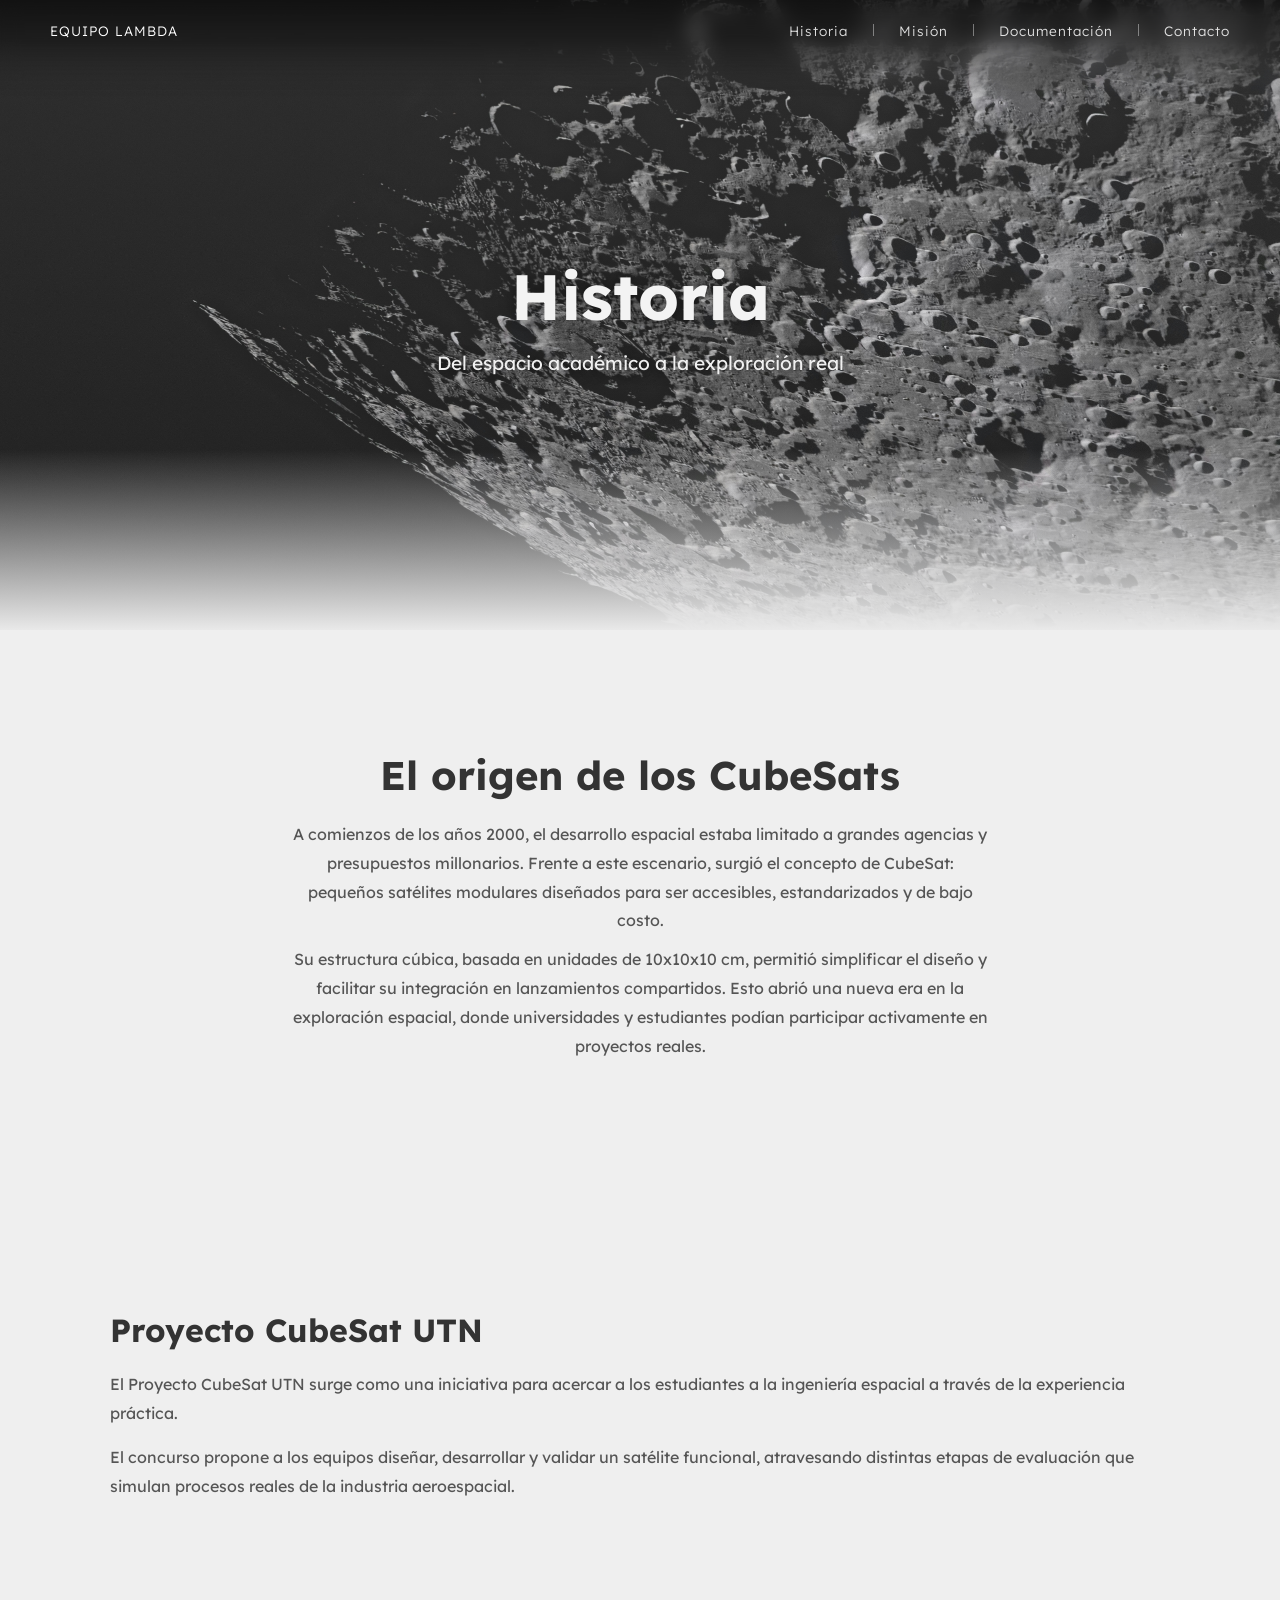
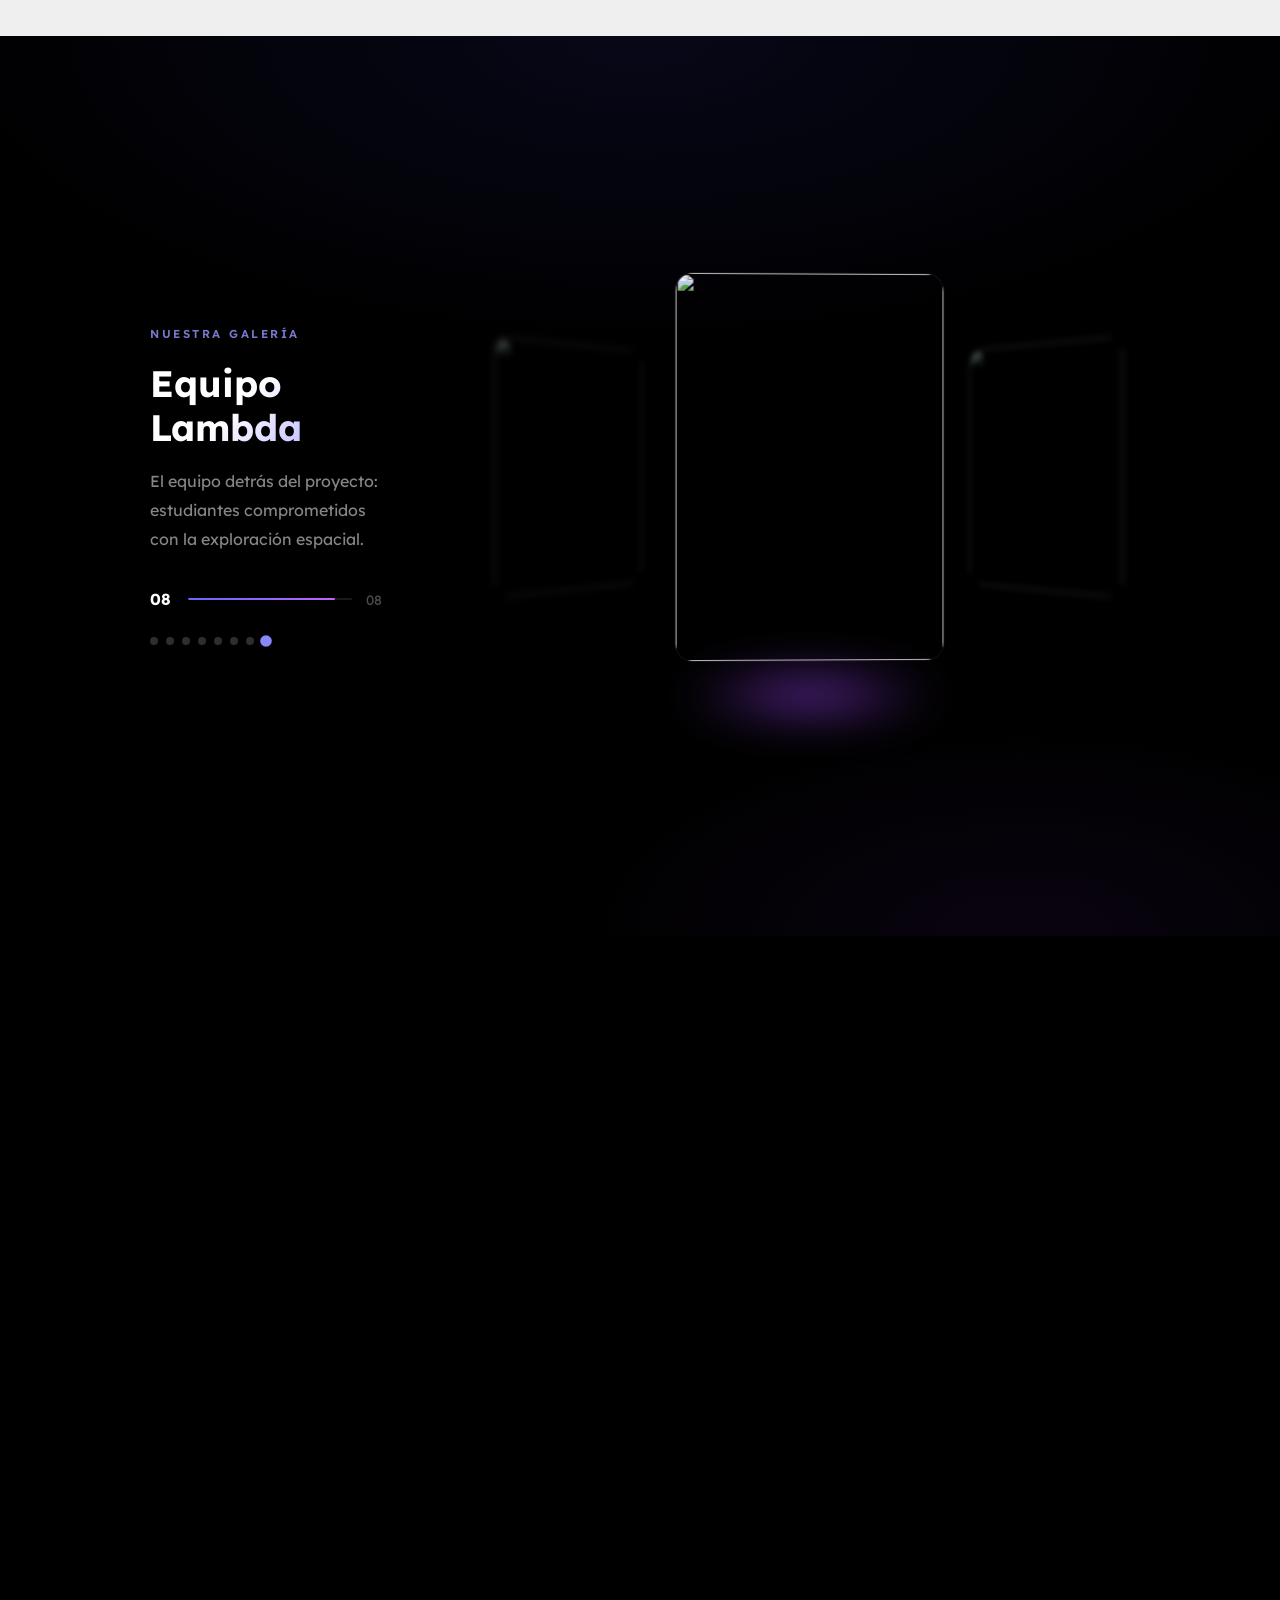
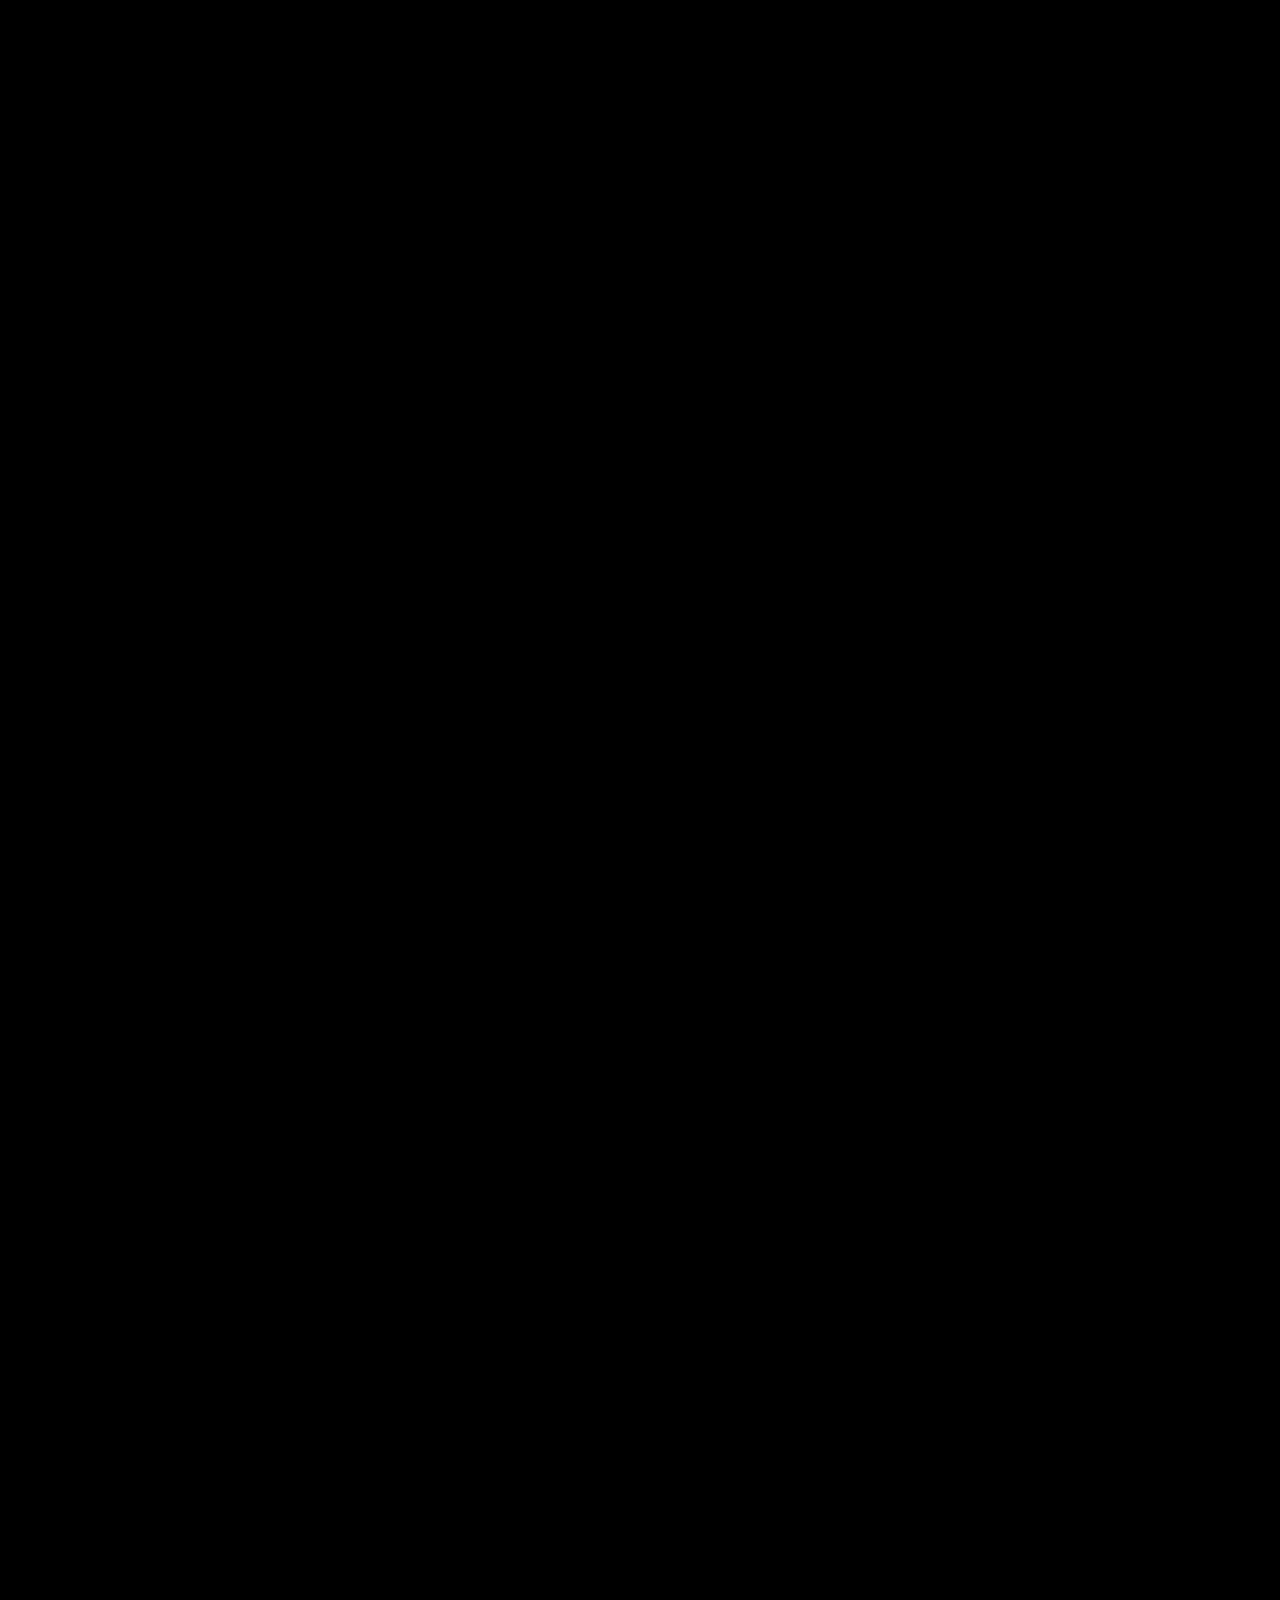
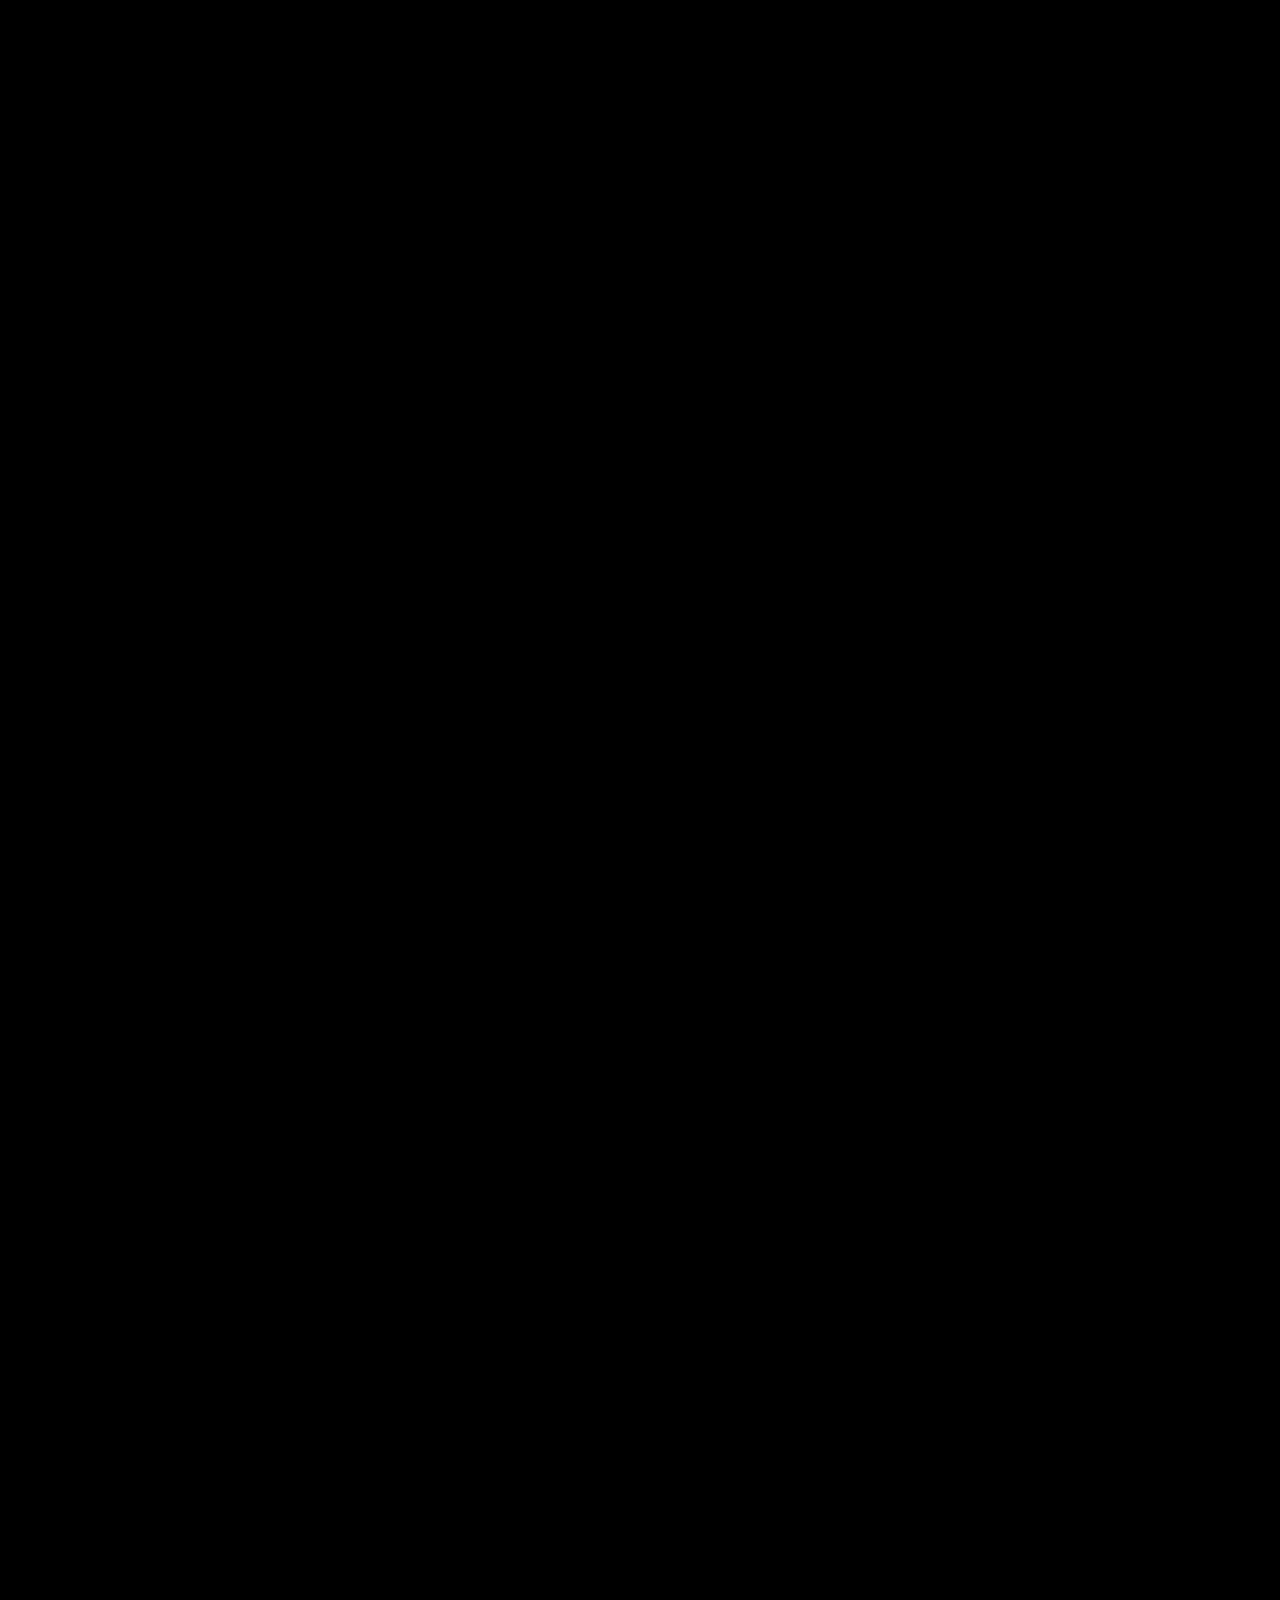
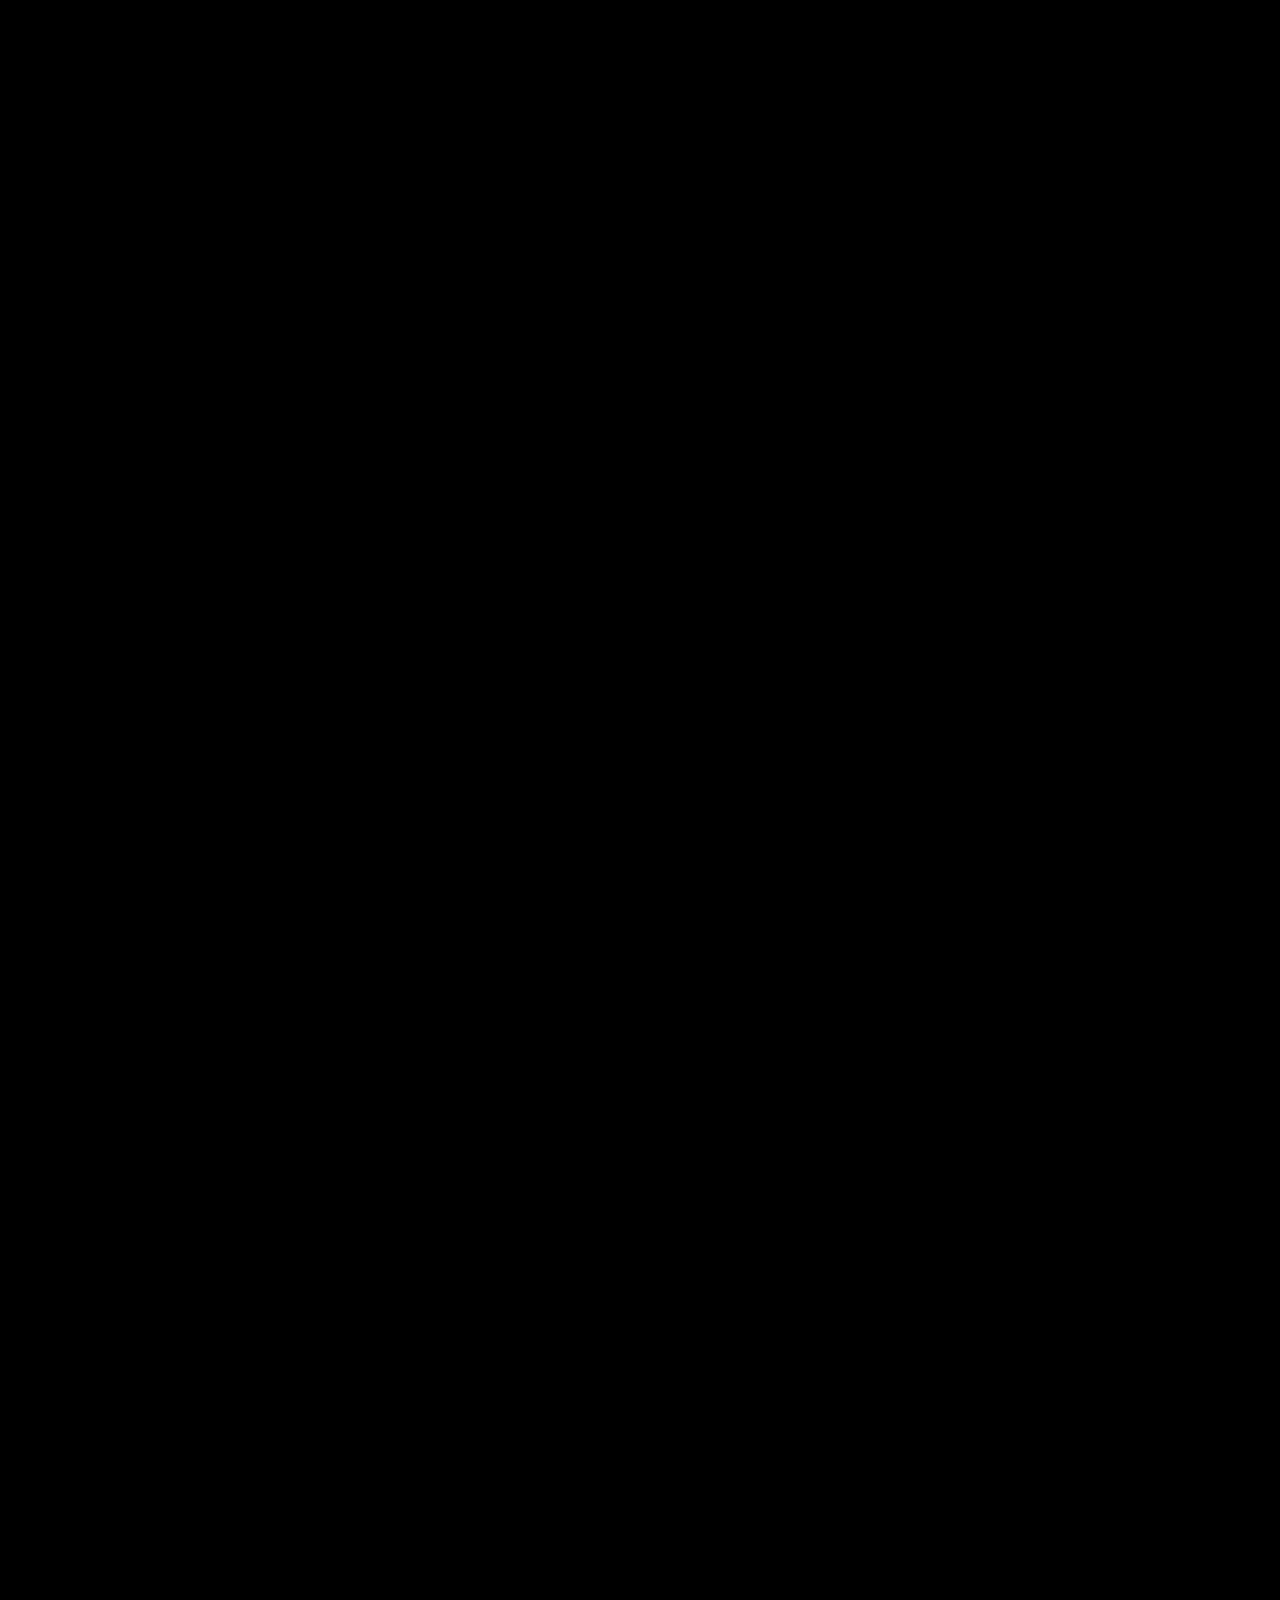
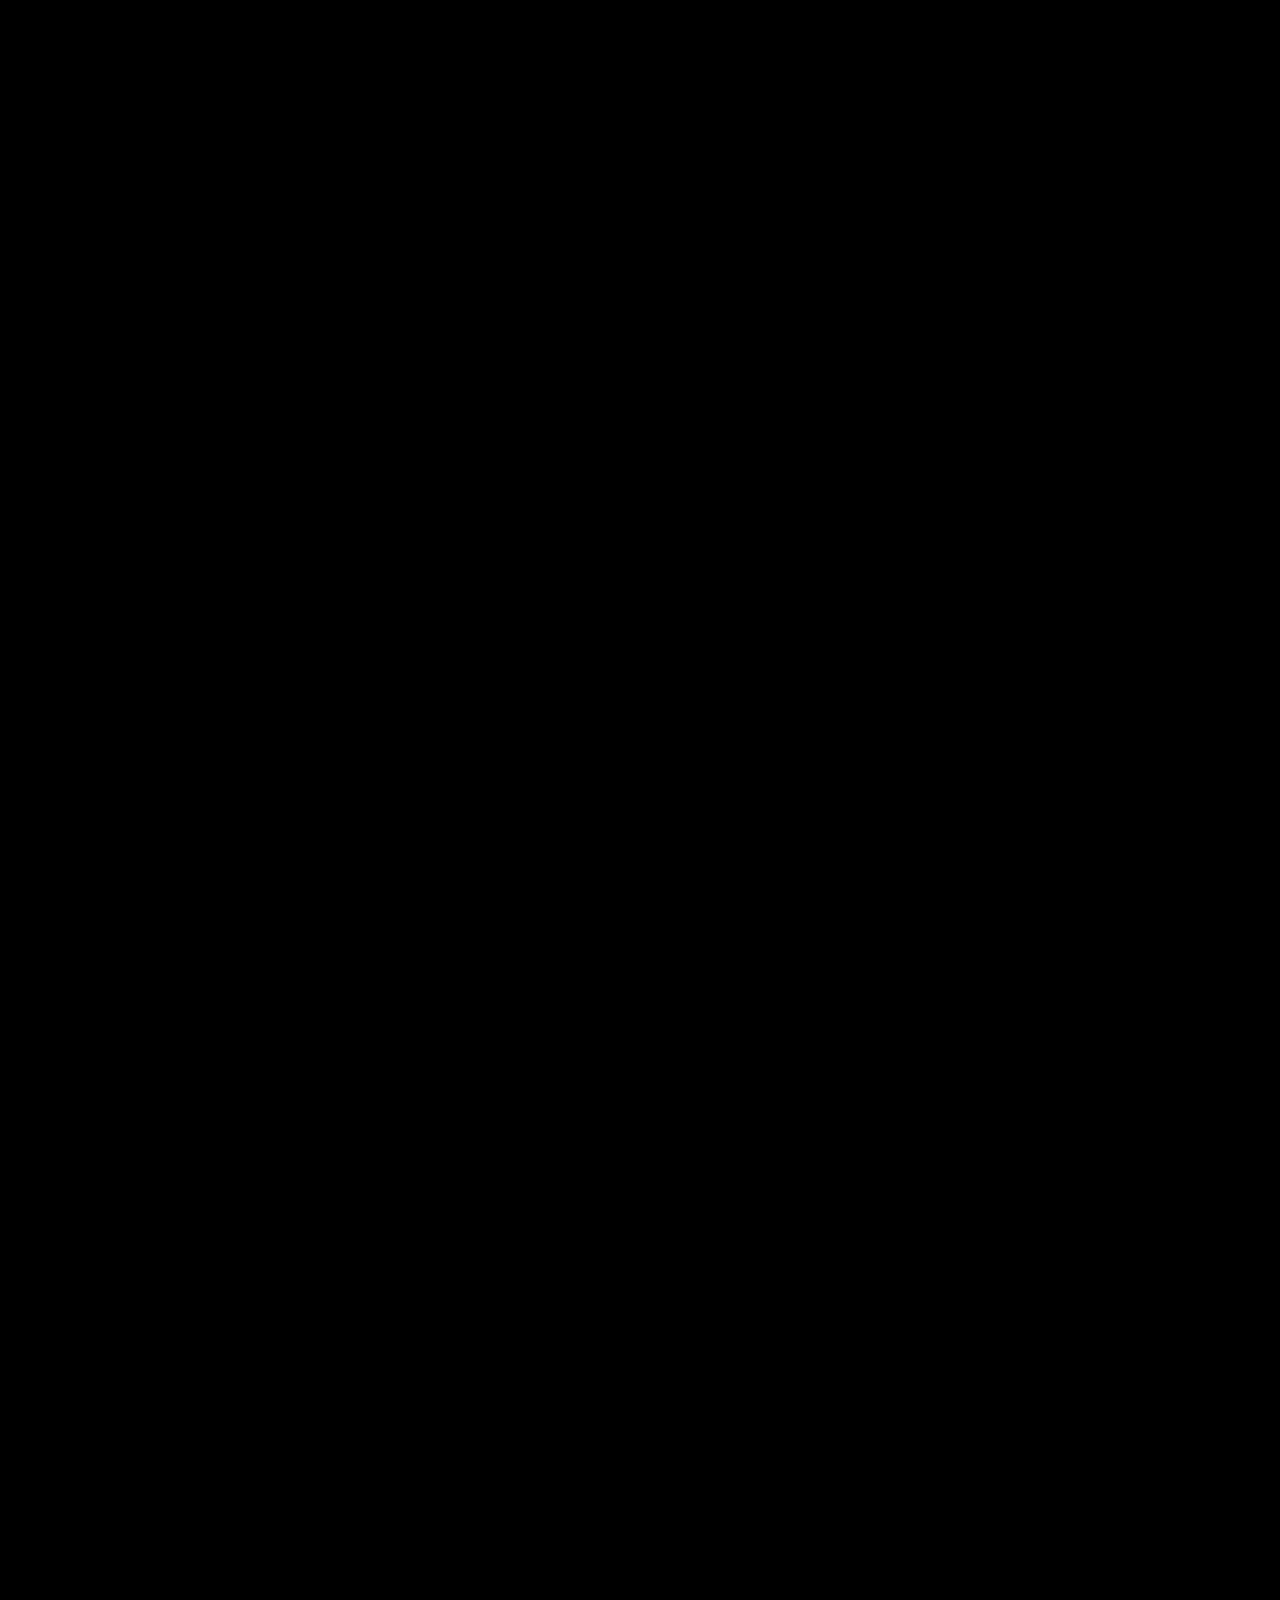
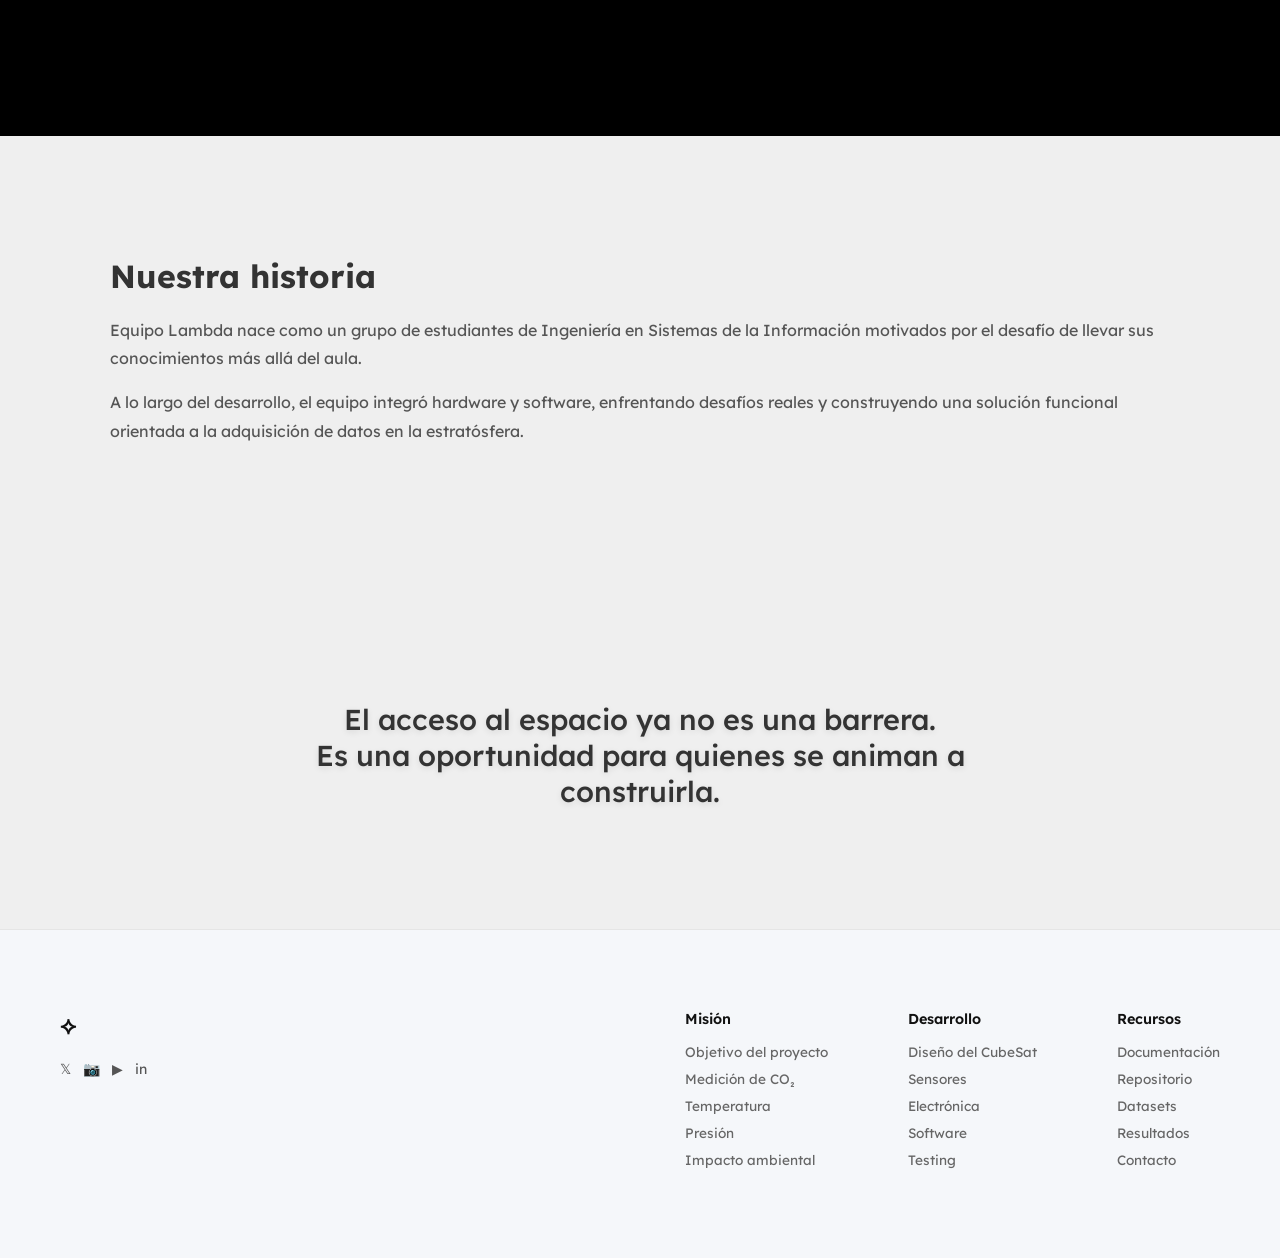
==== commit 318196e1: "feat: replace static gallery image with a 3D slot-based transition stage and dynamic scroll-triggere" ====
--- a/historia.html
+++ b/historia.html
@@ -76,11 +76,13 @@
           <div class="gallery-dots" id="g-dots"></div>
         </div>
 
-        <!-- RIGHT: imagen + bloom -->
+        <!-- RIGHT: stage 3D con prev / curr / next -->
         <div class="gallery-right">
-          <div class="gallery-frame-wrap">
-            <div class="gallery-frame">
-              <img id="g-img" src="https://picsum.photos/400/580?random=1" alt="Foto 1">
+          <div class="gallery-stage-wrap">
+            <div class="gallery-stage">
+              <div class="g-slot g-slot-prev" id="g-slot-prev"></div>
+              <div class="g-slot g-slot-curr" id="g-slot-curr"></div>
+              <div class="g-slot g-slot-next" id="g-slot-next"></div>
             </div>
             <div class="gallery-bloom" id="g-bloom"></div>
           </div>
@@ -165,137 +167,140 @@
 
   <script>
   (function () {
-    const slides = [
-      {
-        title: "Inicio del Proyecto",
-        desc:  "Los primeros pasos del equipo Lambda hacia el desarrollo de tecnología satelital educativa.",
-        img:   "https://picsum.photos/400/580?random=1",
-        color: "rgba(80,80,255,0.65)"
-      },
-      {
-        title: "Diseño del CubeSat",
-        desc:  "Definimos la arquitectura del satélite: estructura, peso y distribución de componentes.",
-        img:   "https://picsum.photos/400/580?random=2",
-        color: "rgba(110,50,230,0.65)"
-      },
-      {
-        title: "Hardware y Electrónica",
-        desc:  "Diseño de la PCB que integra los sistemas de control, telemetría y alimentación.",
-        img:   "https://picsum.photos/400/580?random=3",
-        color: "rgba(50,130,255,0.65)"
-      },
-      {
-        title: "Sensores de Medición",
-        desc:  "Integración de sensores de CO₂, temperatura, presión y humedad relativa.",
-        img:   "https://picsum.photos/400/580?random=4",
-        color: "rgba(30,180,200,0.65)"
-      },
-      {
-        title: "Software Embebido",
-        desc:  "Programación del firmware para adquisición y transmisión de datos en tiempo real.",
-        img:   "https://picsum.photos/400/580?random=5",
-        color: "rgba(60,210,140,0.65)"
-      },
-      {
-        title: "Testing y Validación",
-        desc:  "Pruebas en laboratorio que simulan las condiciones extremas de la estratósfera.",
-        img:   "https://picsum.photos/400/580?random=6",
-        color: "rgba(210,140,40,0.65)"
-      },
-      {
-        title: "Presentación Oficial",
-        desc:  "El equipo Lambda presenta el CubeSat ante el jurado del concurso UTN.",
-        img:   "https://picsum.photos/400/580?random=7",
-        color: "rgba(230,70,100,0.65)"
-      },
-      {
-        title: "Equipo Lambda",
-        desc:  "El equipo detrás del proyecto: estudiantes comprometidos con la exploración espacial.",
-        img:   "https://picsum.photos/400/580?random=8",
-        color: "rgba(160,70,255,0.65)"
-      }
+
+    /* ── Datos ── */
+    var slides = [
+      { title: "Inicio del Proyecto",    desc: "Los primeros pasos del equipo Lambda hacia el desarrollo de tecnología satelital educativa.",    img: "https://picsum.photos/400/580?random=1", color: "rgba(80,80,255,0.65)"   },
+      { title: "Diseño del CubeSat",     desc: "Definimos la arquitectura del satélite: estructura, peso y distribución de componentes.",           img: "https://picsum.photos/400/580?random=2", color: "rgba(110,50,230,0.65)"  },
+      { title: "Hardware y Electrónica", desc: "Diseño de la PCB que integra los sistemas de control, telemetría y alimentación.",               img: "https://picsum.photos/400/580?random=3", color: "rgba(50,130,255,0.65)"  },
+      { title: "Sensores de Medición",   desc: "Integración de sensores de CO₂, temperatura, presión y humedad relativa.",                         img: "https://picsum.photos/400/580?random=4", color: "rgba(30,180,200,0.65)"  },
+      { title: "Software Embebido",      desc: "Programación del firmware para adquisición y transmisión de datos en tiempo real.",                 img: "https://picsum.photos/400/580?random=5", color: "rgba(60,210,140,0.65)"  },
+      { title: "Testing y Validación",   desc: "Pruebas en laboratorio que simulan las condiciones extremas de la estratósfera.",                  img: "https://picsum.photos/400/580?random=6", color: "rgba(210,140,40,0.65)"  },
+      { title: "Presentación Oficial",   desc: "El equipo Lambda presenta el CubeSat ante el jurado del concurso UTN.",                            img: "https://picsum.photos/400/580?random=7", color: "rgba(230,70,100,0.65)"  },
+      { title: "Equipo Lambda",          desc: "El equipo detrás del proyecto: estudiantes comprometidos con la exploración espacial.",           img: "https://picsum.photos/400/580?random=8", color: "rgba(160,70,255,0.65)"  }
     ];
 
-    const section  = document.getElementById('galeria-circular');
-    const gTitle   = document.getElementById('g-title');
-    const gDesc    = document.getElementById('g-desc');
-    const gImg     = document.getElementById('g-img');
-    const gCurrent = document.getElementById('g-current');
-    const gBar     = document.getElementById('g-bar');
-    const gBloom   = document.getElementById('g-bloom');
-    const dotsWrap = document.getElementById('g-dots');
-
-    /* Crear dots */
+    /* ── DOM ── */
+    var section  = document.getElementById('galeria-circular');
+    var slotPrev = document.getElementById('g-slot-prev');
+    var slotCurr = document.getElementById('g-slot-curr');
+    var slotNext = document.getElementById('g-slot-next');
+    var gTitle   = document.getElementById('g-title');
+    var gDesc    = document.getElementById('g-desc');
+    var gBar     = document.getElementById('g-bar');
+    var gCurrent = document.getElementById('g-current');
+    var gBloom   = document.getElementById('g-bloom');
+    var dotsWrap = document.getElementById('g-dots');
+
+    /* ── Altura dinámica: 1 viewport por slide ── */
+    section.style.height = (window.innerHeight * (slides.length + 1)) + 'px';
+
+    /* ── Dots ── */
     slides.forEach(function (_, i) {
-      const dot = document.createElement('div');
+      var dot = document.createElement('div');
       dot.className = 'g-dot' + (i === 0 ? ' active' : '');
       dot.addEventListener('click', function () { scrollToSlide(i); });
       dotsWrap.appendChild(dot);
     });
 
-    function scrollToSlide(index) {
-      const sectionTop = section.offsetTop;
-      const scrollable = section.offsetHeight - window.innerHeight;
-      const target     = sectionTop + (index / slides.length) * scrollable;
-      window.scrollTo({ top: target, behavior: 'smooth' });
+    function scrollToSlide(i) {
+      var scrollable = section.offsetHeight - window.innerHeight;
+      window.scrollTo({ top: section.offsetTop + (i / slides.length) * scrollable, behavior: 'smooth' });
     }
 
-    let currentIndex = -1;
-    let fadeTimer    = null;
-
-    function updateSlide(index, withinProgress) {
-      /* progress bar */
-      const global = (index + withinProgress) / slides.length;
-      gBar.style.width = (global * 100) + '%';
+    /* ── Estado ── */
+    var lastIndex = -1;
+    var fadeTimer = null;
+
+    /* ── Transforms por scroll (sin CSS transition, directo al pixel) ──
+       e = ease in-out cuadrático de t (0..1)
+       PREV  gira más a la izq y desaparece
+       CURR  se aleja y rota hacia prev
+       NEXT  avanza desde la derecha al frente                         ── */
+    function applyTransforms(t) {
+      var e = t < 0.5 ? 2 * t * t : -1 + (4 - 2 * t) * t;
+
+      slotPrev.style.transform = 'rotateY(' + (42 + e * 22) + 'deg) translateZ(-60px) scale(0.92)';
+      slotPrev.style.filter    = 'blur(' + (3.5 + e * 2.5) + 'px) brightness(' + (0.4 - e * 0.32) + ')';
+      slotPrev.style.opacity   = Math.max(0, 0.65 - e * 0.6);
+
+      var cRY = e * 20;
+      var cSc = 1 - e * 0.12;
+      var cBl = e * 3.5;
+      slotCurr.style.transform = 'translateX(-50%) rotateY(' + cRY + 'deg) translateZ(0px) scale(' + cSc + ')';
+      slotCurr.style.filter    = cBl > 0.05 ? 'blur(' + cBl + 'px) brightness(' + (1 - e * 0.55) + ')' : 'none';
+      slotCurr.style.opacity   = 1 - e * 0.35;
+
+      var nRY = 42 - e * 42;
+      var nSc = 0.92 + e * 0.08;
+      var nBl = Math.max(0, 3.5 - e * 3.5);
+      slotNext.style.transform = 'rotateY(-' + nRY + 'deg) translateZ(' + (e * 60 - 60) + 'px) scale(' + nSc + ')';
+      slotNext.style.filter    = nBl > 0.05 ? 'blur(' + nBl + 'px) brightness(' + (0.4 + e * 0.62) + ')' : 'none';
+      slotNext.style.opacity   = 0.65 + e * 0.35;
+    }
+
+    /* ── Actualiza texto/dots (solo cuando cambia el índice) ── */
+    function onIndexChange(index) {
+      lastIndex = index;
+      var slide = slides[index];
+
+      dotsWrap.querySelectorAll('.g-dot').forEach(function (d, i) {
+        d.classList.toggle('active', i === index);
+      });
       gCurrent.textContent = String(index + 1).padStart(2, '0');
 
-      /* dots */
-      dotsWrap.querySelectorAll('.g-dot').forEach(function (dot, i) {
-        dot.classList.toggle('active', i === index);
-      });
-
-      if (index === currentIndex) return;
-      currentIndex = index;
-
-      const slide = slides[index];
-
-      /* fade out */
-      gImg.classList.add('fade-out');
       gTitle.style.opacity = '0';
       gDesc.style.opacity  = '0';
 
       clearTimeout(fadeTimer);
       fadeTimer = setTimeout(function () {
-        gImg.src            = slide.img;
-        gTitle.textContent  = slide.title;
-        gDesc.textContent   = slide.desc;
-        gBloom.style.background =
-          'radial-gradient(ellipse, ' + slide.color + ' 0%, transparent 70%)';
-
-        gImg.classList.remove('fade-out');
+        gTitle.textContent = slide.title;
+        gDesc.textContent  = slide.desc;
+        gBloom.style.background = 'radial-gradient(ellipse, ' + slide.color + ' 0%, transparent 70%)';
         gTitle.style.opacity = '1';
         gDesc.style.opacity  = '1';
-      }, 380);
+      }, 220);
     }
 
+    /* ── Listener de scroll ── */
     window.addEventListener('scroll', function () {
-      const sectionTop = section.offsetTop;
-      const stickyH    = window.innerHeight;
-      const scrollable = section.offsetHeight - stickyH;
-      const scrolled   = Math.max(0, window.scrollY - sectionTop);
-
-      if (scrolled > scrollable) return;
-
-      const progress       = Math.min(scrolled / scrollable, 0.9999);
-      const slideFloat     = progress * slides.length;
-      const index          = Math.min(Math.floor(slideFloat), slides.length - 1);
-      const withinProgress = slideFloat - index;
-
-      updateSlide(index, withinProgress);
-    });
-
-    /* Inicializar slide 0 */
-    updateSlide(0, 0);
+      var rect       = section.getBoundingClientRect();
+      var scrollable = section.offsetHeight - window.innerHeight;
+      var scrolled   = -rect.top;
+
+      if (scrolled < 0 || scrolled > scrollable + 20) return;
+
+      var progress   = Math.min(1, Math.max(0, scrolled / scrollable));
+      var slideFloat = progress * slides.length;
+      var index      = Math.min(Math.floor(slideFloat), slides.length - 1);
+      var t          = slideFloat - index;
+
+      /* Barra continua */
+      gBar.style.width = (progress * 100) + '%';
+
+      /* Imágenes: innerHTML en cada tick — robusto, sin referencias obsoletas */
+      var prevIdx = (index - 1 + slides.length) % slides.length;
+      var nextIdx = (index + 1) % slides.length;
+      slotPrev.innerHTML = '<img src="' + slides[prevIdx].img + '" alt="">';
+      slotCurr.innerHTML = '<img src="' + slides[index].img   + '" alt="">';
+      slotNext.innerHTML = '<img src="' + slides[nextIdx].img + '" alt="">';
+
+      /* Transforms: directo por scroll, sin lag */
+      applyTransforms(t);
+
+      /* Texto: solo cuando cambia el slide */
+      if (index !== lastIndex) onIndexChange(index);
+
+    }, { passive: true });
+
+    /* ── Init ── */
+    var n = slides.length;
+    slotPrev.innerHTML = '<img src="' + slides[n - 1].img + '" alt="">';
+    slotCurr.innerHTML = '<img src="' + slides[0].img     + '" alt="">';
+    slotNext.innerHTML = '<img src="' + slides[1].img     + '" alt="">';
+    applyTransforms(0);
+    onIndexChange(0);
+
   })();
   </script>
 
--- a/styles-historia.css
+++ b/styles-historia.css
@@ -247,53 +247,91 @@
   transform: scale(1.45);
 }
 
-/* ── RIGHT: imagen ── */
+/* ── RIGHT: stage 3D ── */
 .gallery-right {
   flex: 0 0 auto;
   display: flex;
+  align-items: center;
+  justify-content: center;
+}
+
+.gallery-stage-wrap {
+  display: flex;
   flex-direction: column;
   align-items: center;
 }
 
-.gallery-frame-wrap {
+.gallery-stage {
   position: relative;
-  display: flex;
-  flex-direction: column;
-  align-items: center;
-}
-
-.gallery-frame {
-  width: 300px;
-  height: 430px;
-  border-radius: 22px;
+  perspective: 900px;
+  perspective-origin: center center;
+  width: 640px;
+  height: 440px;
+  display: flex;
+  align-items: center;
+  justify-content: center;
+}
+
+/* Slot base */
+.g-slot {
+  position: absolute;
+  border-radius: 18px;
   overflow: hidden;
-  box-shadow:
-    0 0 0 1px rgba(255,255,255,0.07),
-    0 40px 100px rgba(0,0,0,0.75);
-  position: relative;
-  z-index: 2;
-}
-
-.gallery-frame img {
+  will-change: transform, filter, opacity;
+}
+
+.g-slot img {
   width: 100%;
   height: 100%;
   object-fit: cover;
-  transition: opacity 0.4s ease, transform 0.6s ease;
-}
-
-.gallery-frame img.fade-out {
-  opacity: 0;
-  transform: scale(1.05);
-}
-
-/* Glow / bloom debajo de la imagen */
+  display: block;
+  transition: opacity 0.35s ease;
+}
+
+/* Slot PREV — izquierda, atrás, desenfocado */
+.g-slot-prev {
+  width: 185px;
+  height: 280px;
+  left: 20px;
+  transform: rotateY(42deg) translateZ(-60px) scale(0.92);
+  filter: blur(3.5px) brightness(0.4);
+  opacity: 0.65;
+  z-index: 1;
+}
+
+/* Slot CURR — centro, frente, nítido */
+.g-slot-curr {
+  width: 270px;
+  height: 390px;
+  left: 50%;
+  transform: translateX(-50%) rotateY(0deg) translateZ(0px) scale(1);
+  filter: none;
+  opacity: 1;
+  z-index: 3;
+  box-shadow:
+    0 0 0 1px rgba(255,255,255,0.08),
+    0 30px 80px rgba(0,0,0,0.8);
+}
+
+/* Slot NEXT — derecha, atrás, desenfocado */
+.g-slot-next {
+  width: 185px;
+  height: 280px;
+  right: 20px;
+  transform: rotateY(-42deg) translateZ(-60px) scale(0.92);
+  filter: blur(3.5px) brightness(0.4);
+  opacity: 0.65;
+  z-index: 1;
+}
+
+/* Glow / bloom debajo del stage */
 .gallery-bloom {
-  width: 220px;
-  height: 56px;
+  width: 260px;
+  height: 60px;
   border-radius: 50%;
   background: radial-gradient(ellipse, rgba(100,80,255,0.65) 0%, transparent 70%);
-  filter: blur(20px);
-  margin-top: -18px;
+  filter: blur(22px);
+  margin-top: -22px;
   position: relative;
   z-index: 1;
   transition: background 0.5s ease;
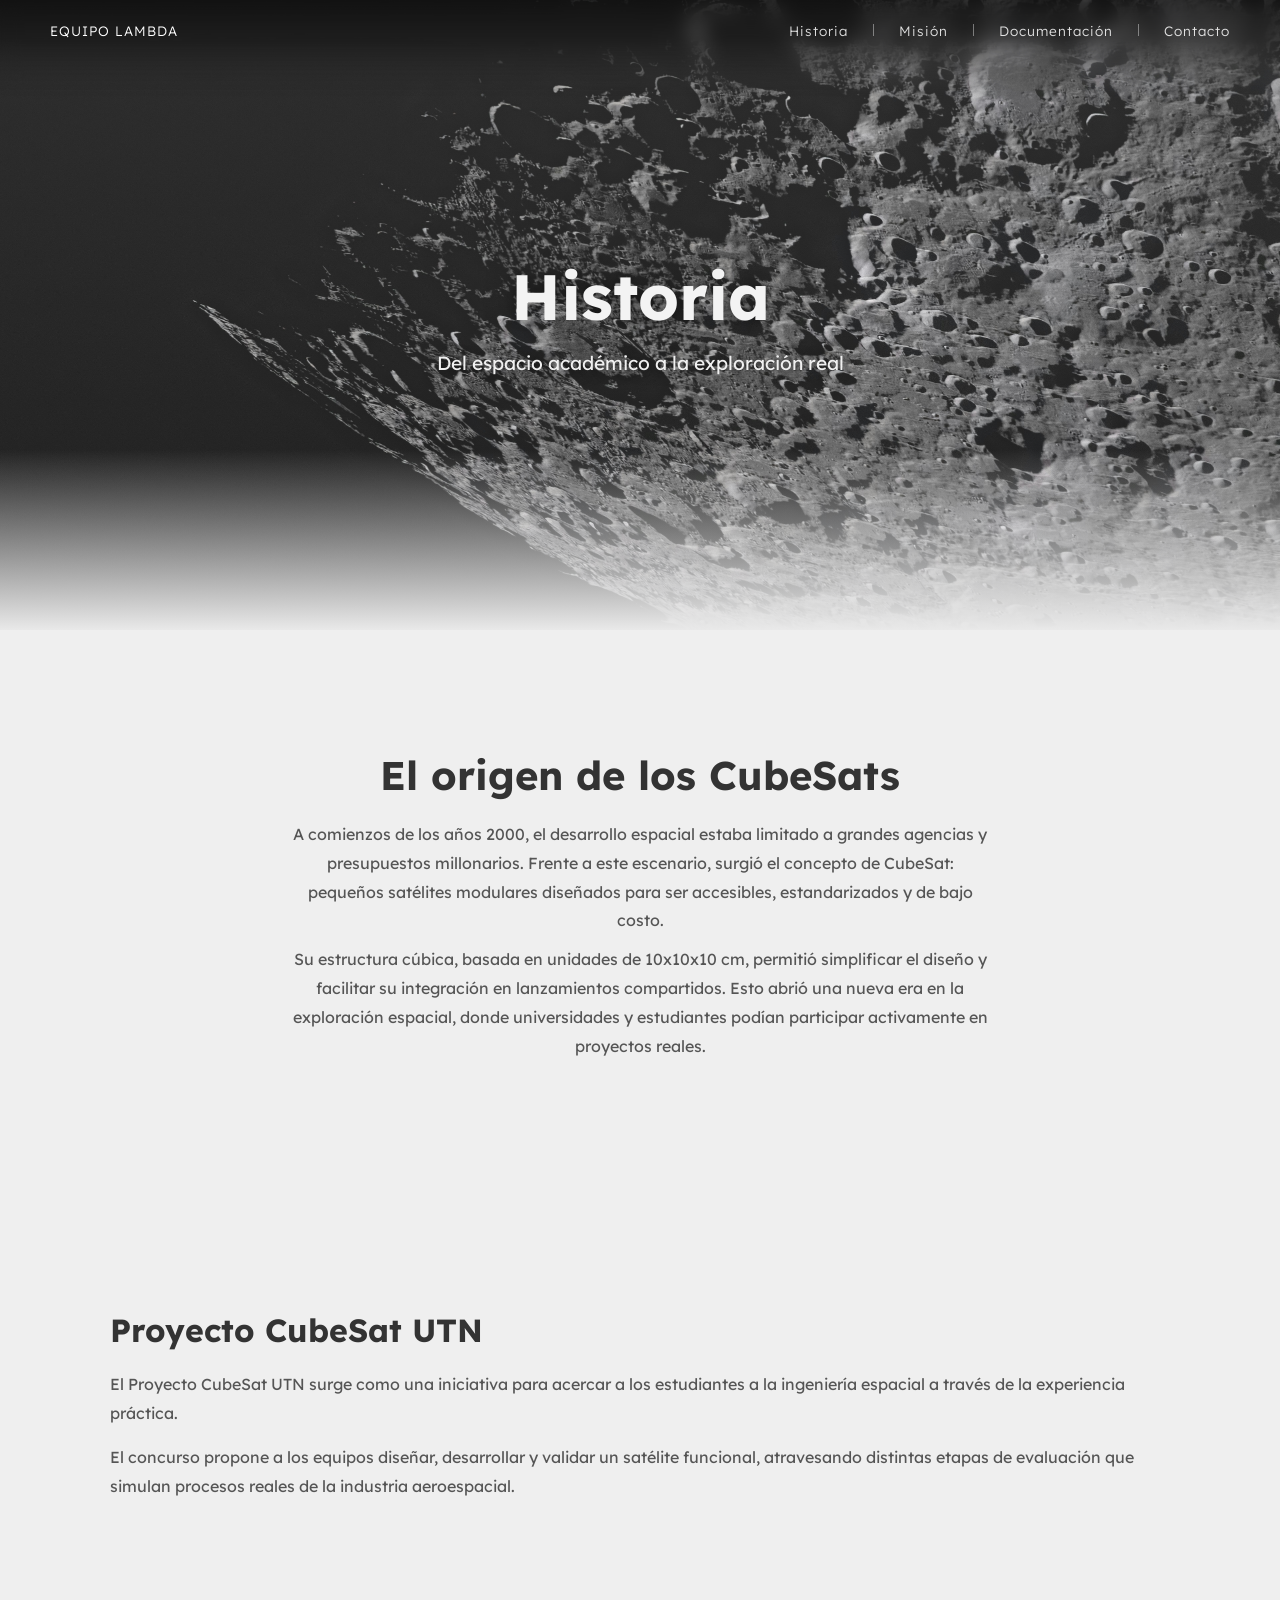
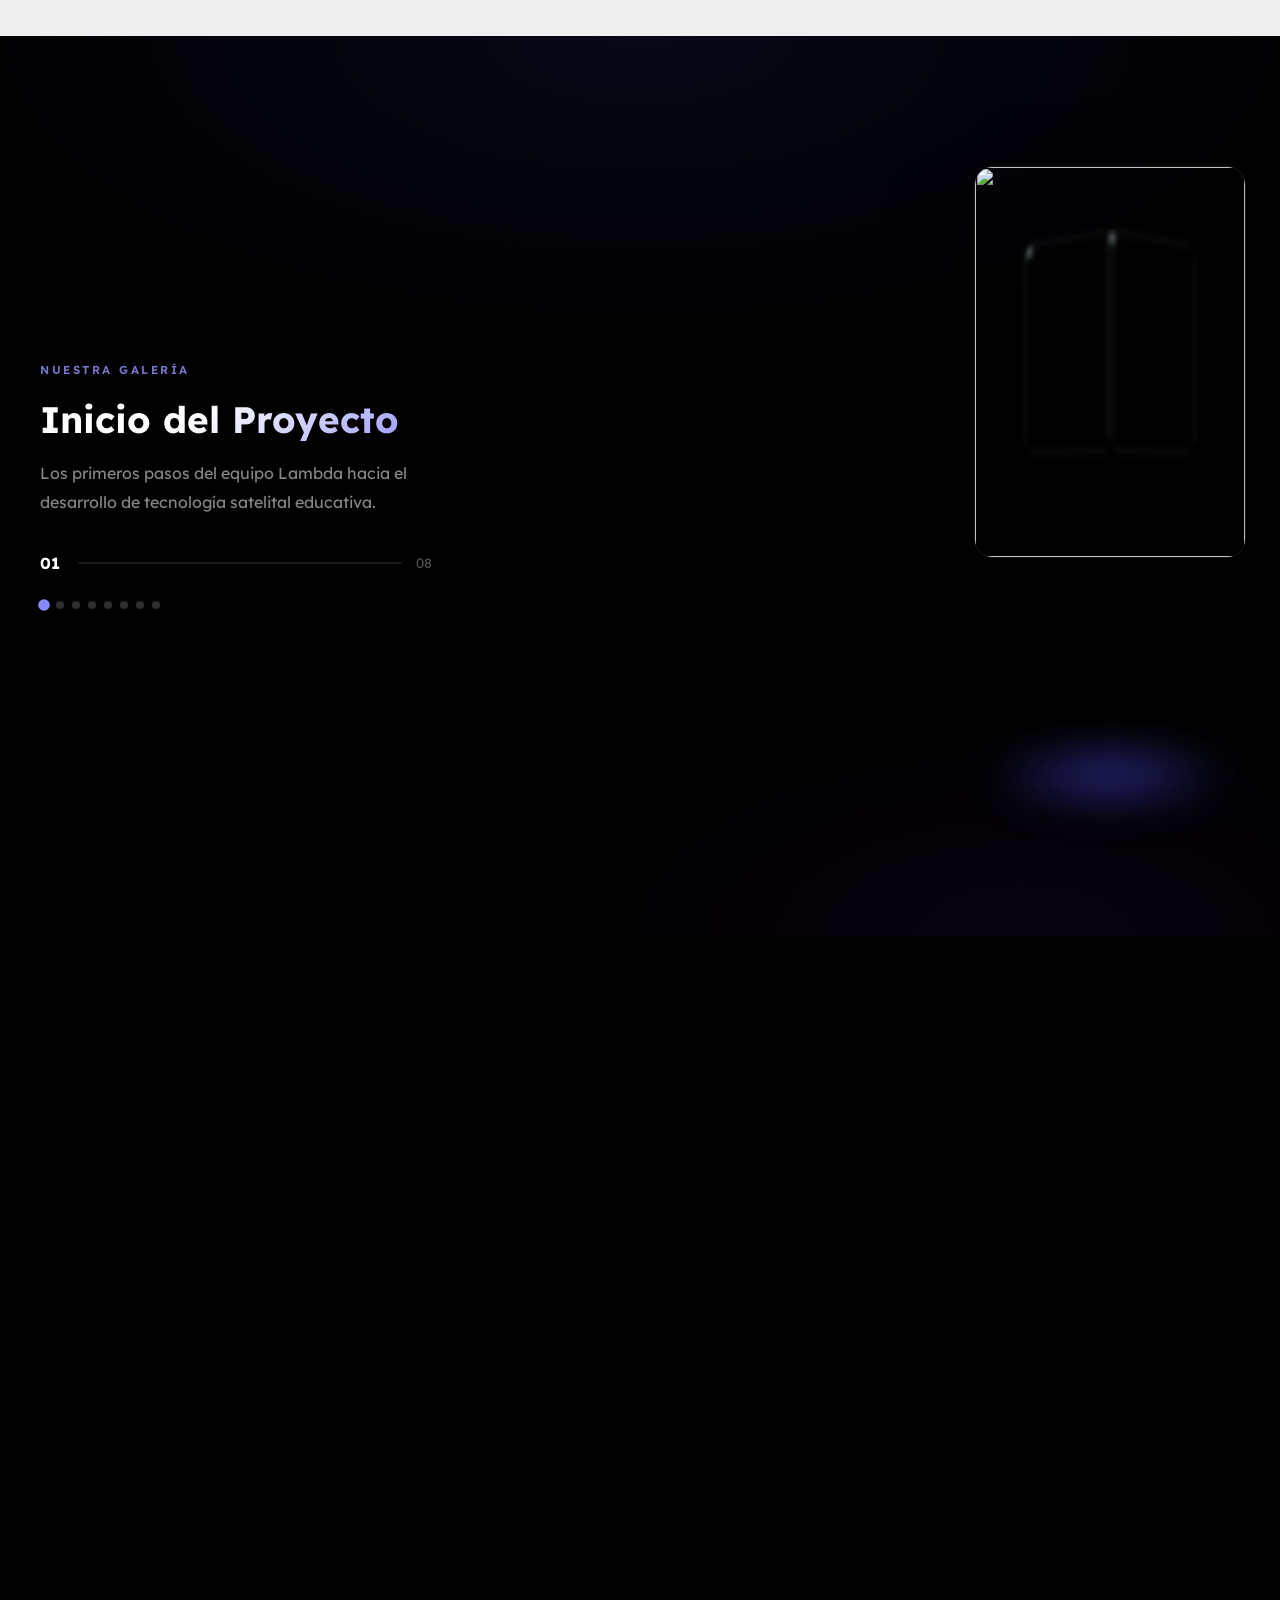
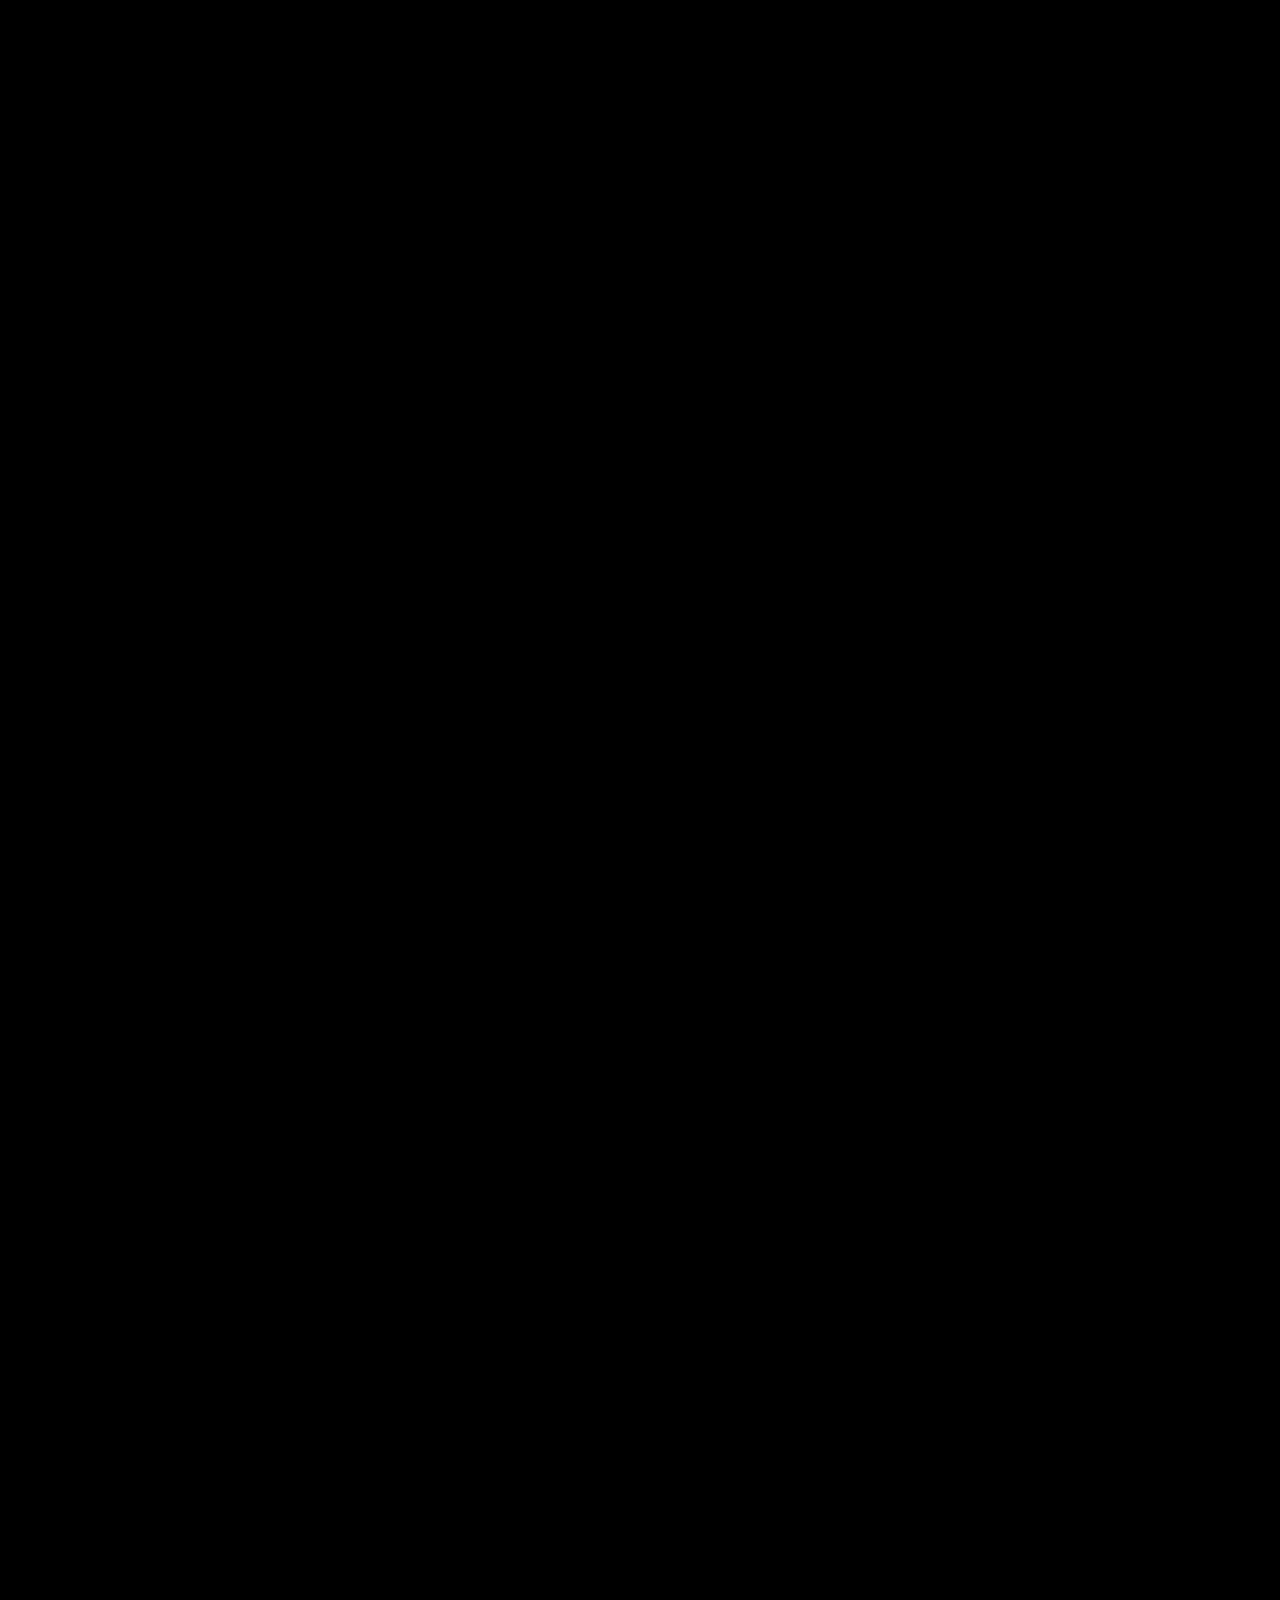
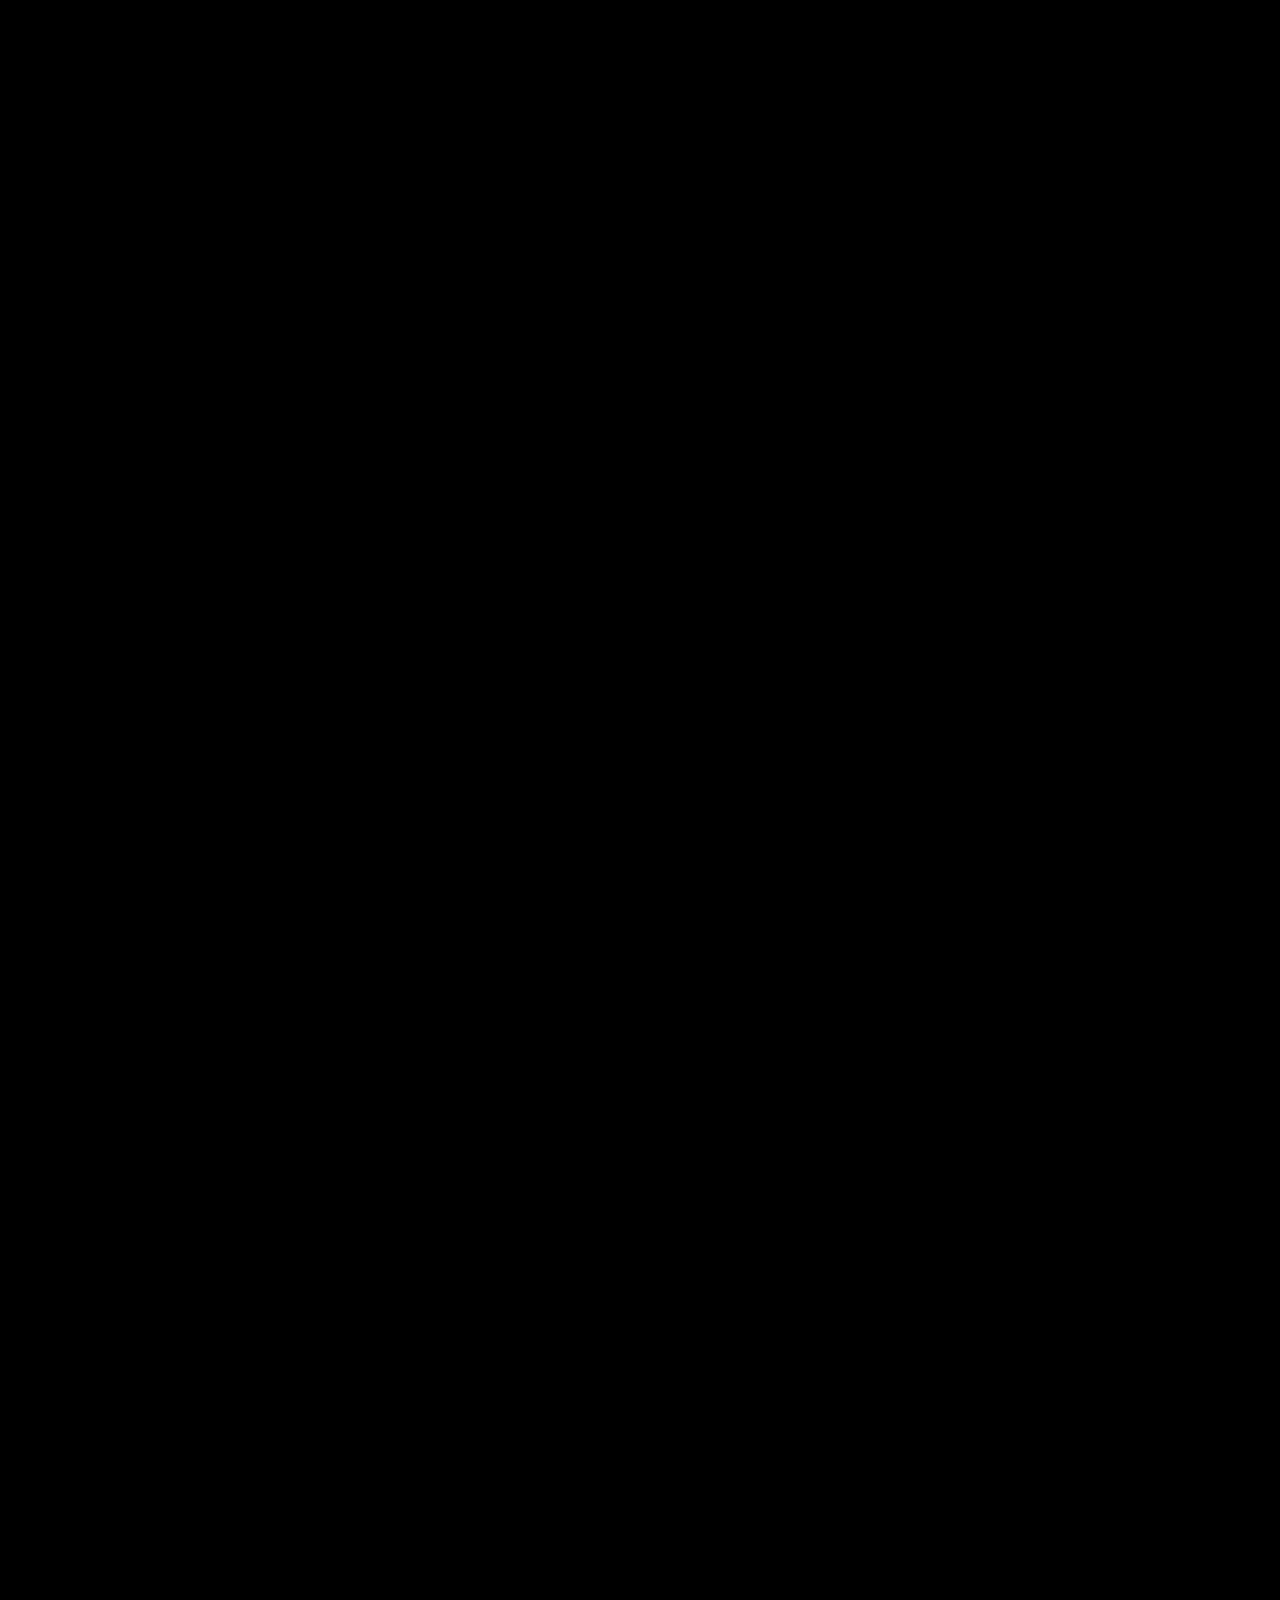
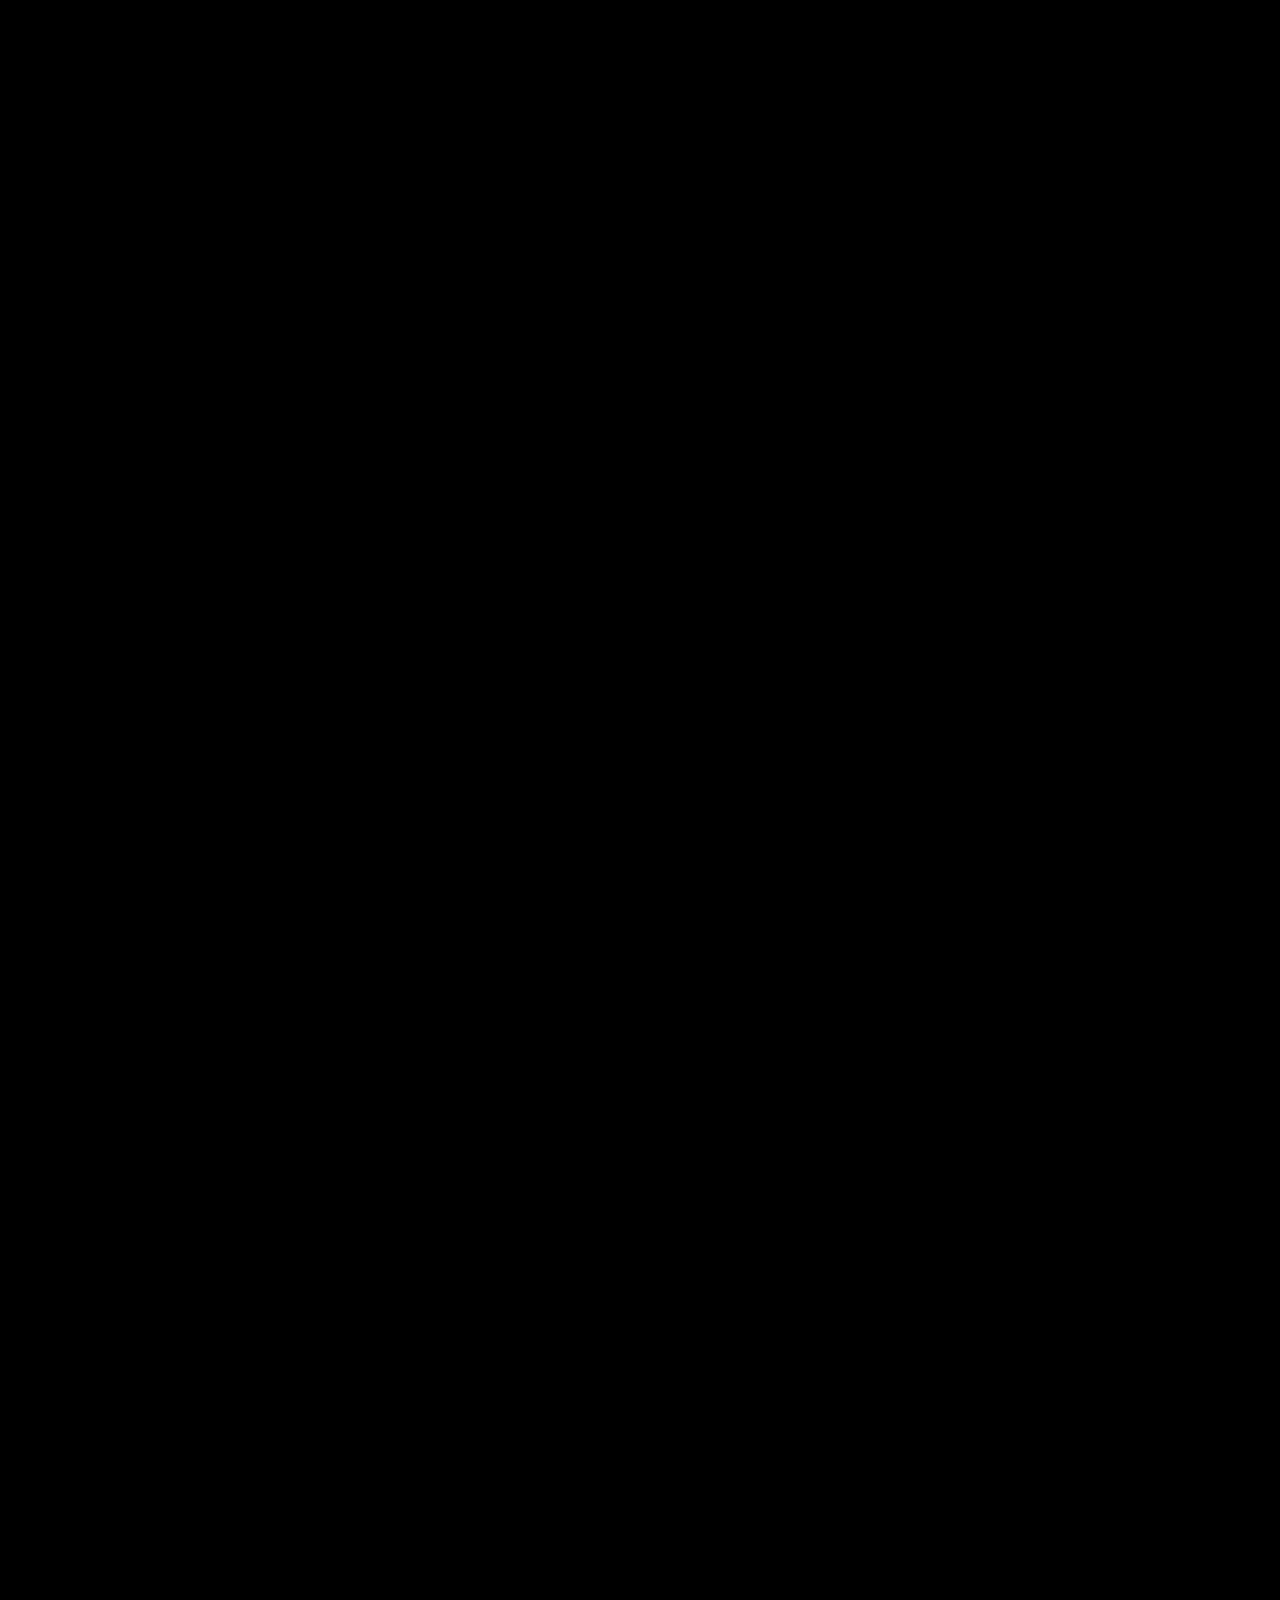
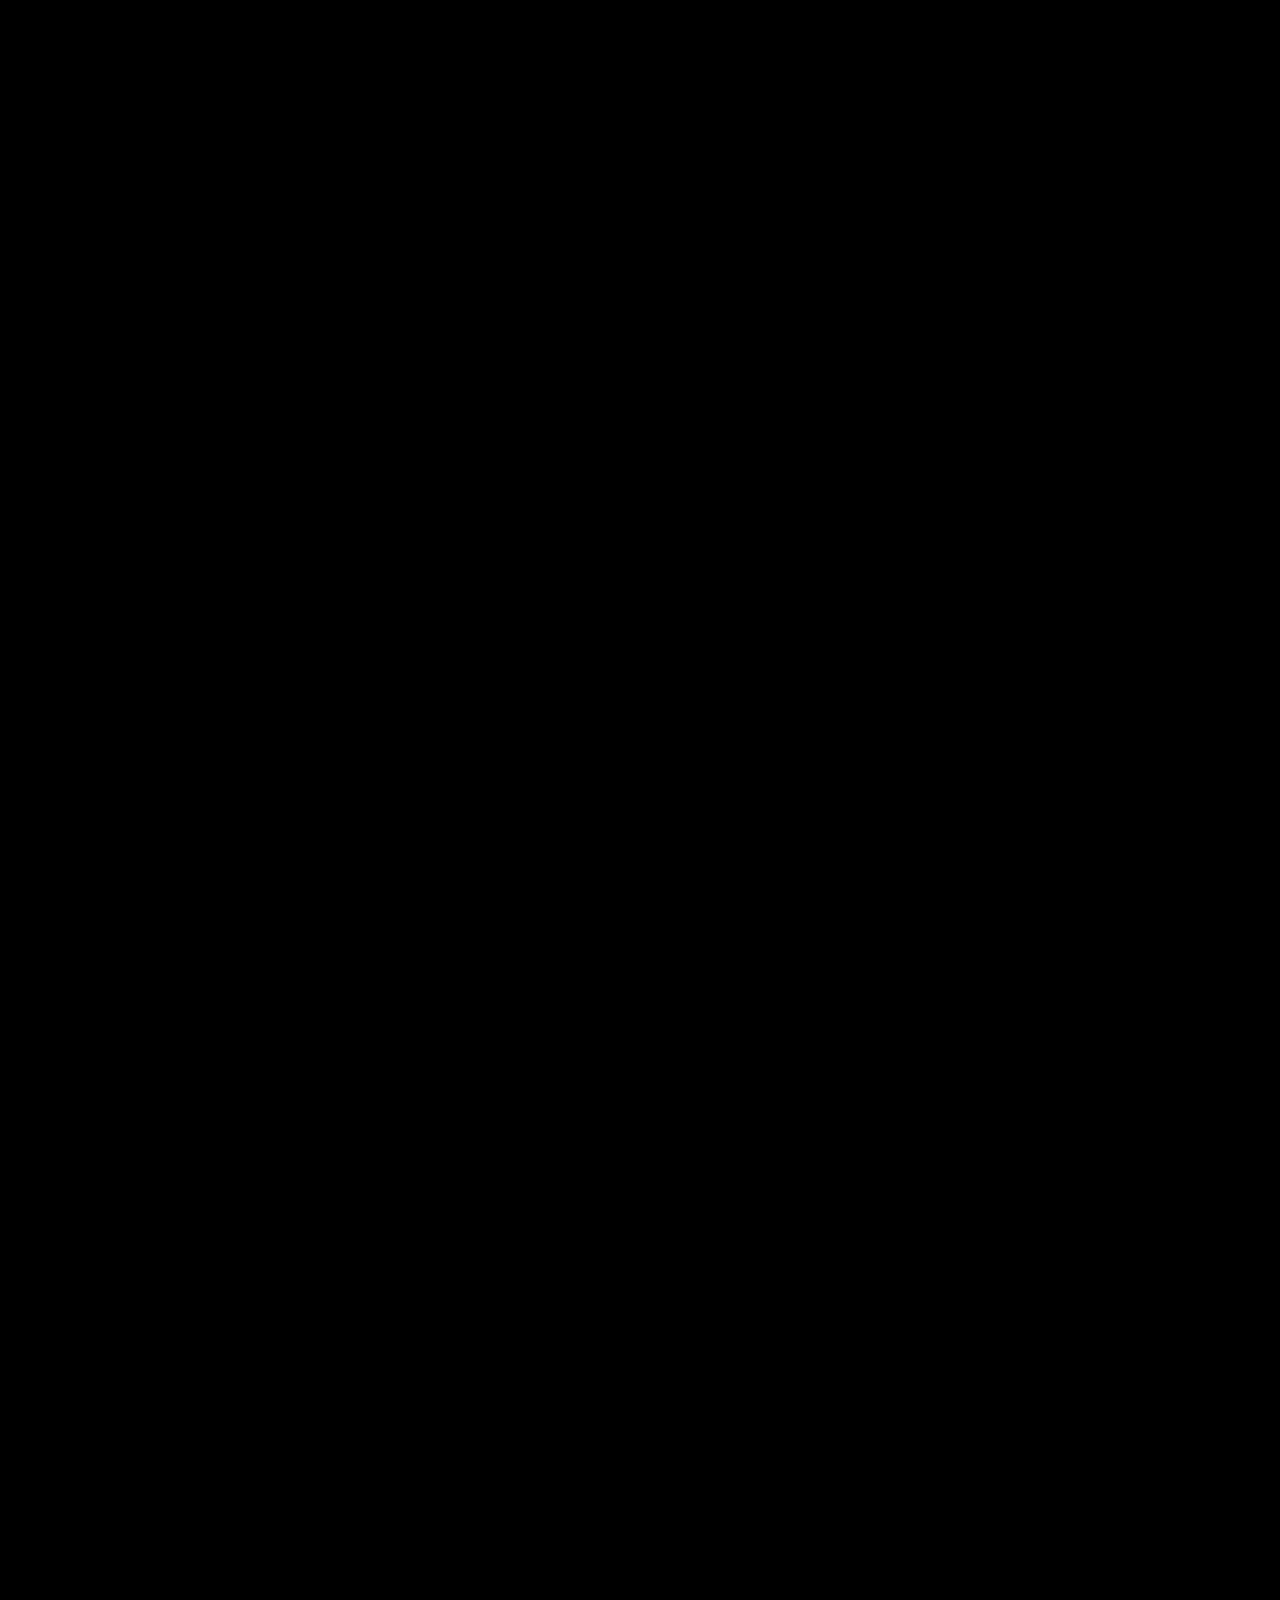
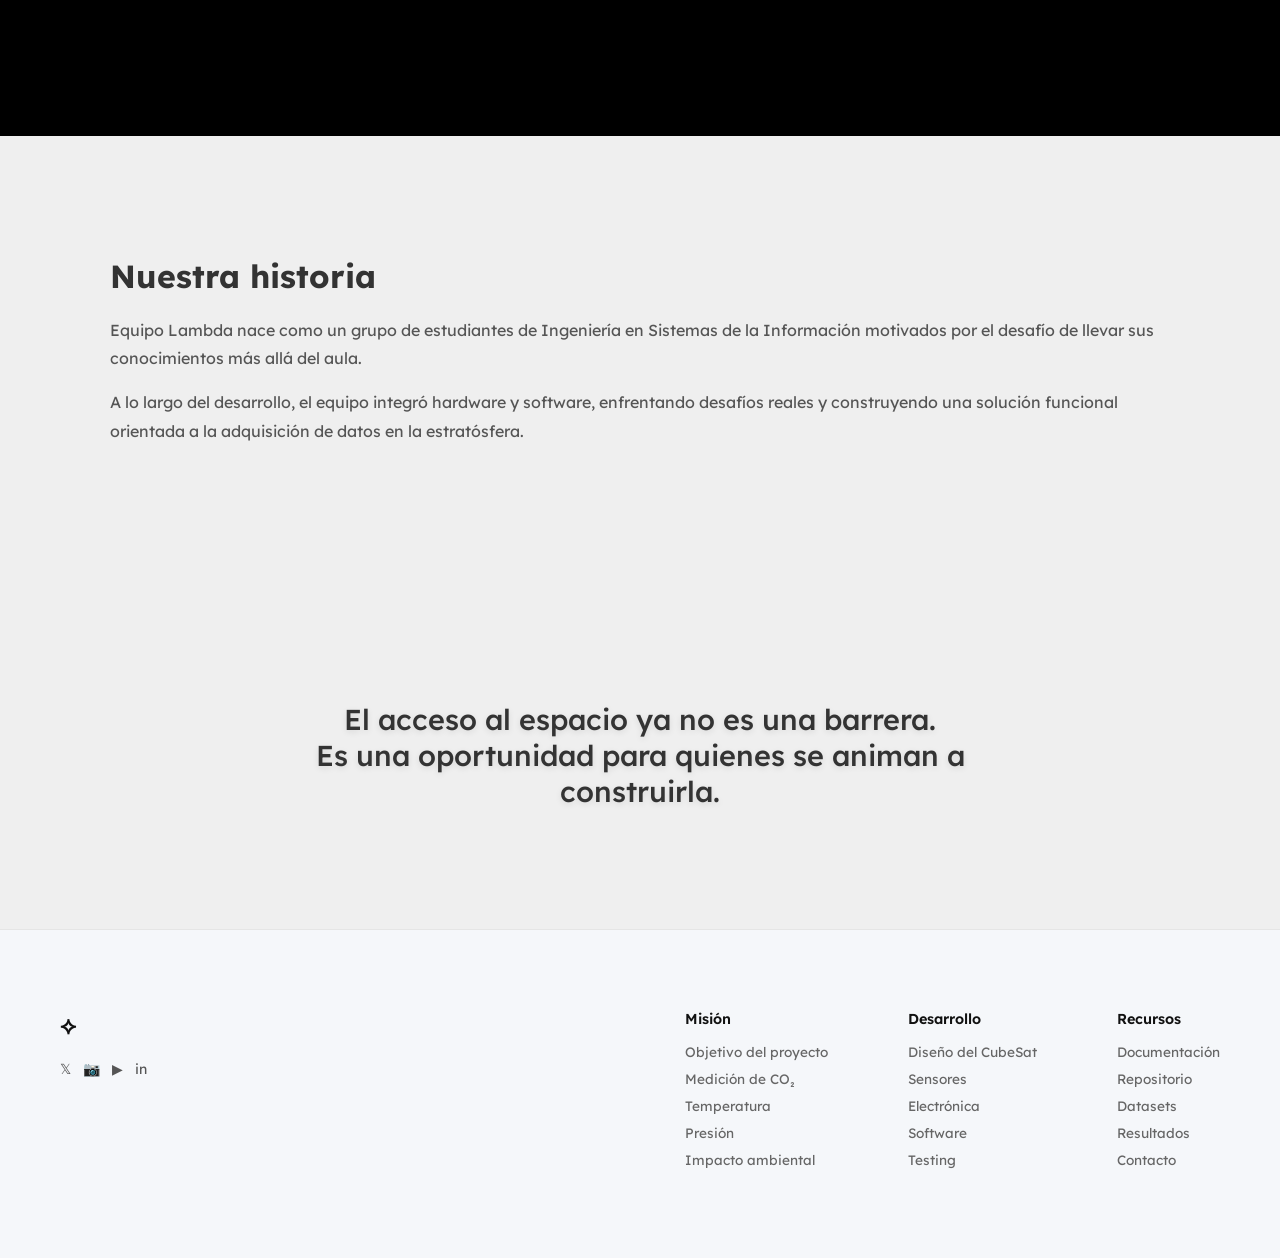
==== commit 5bc2fd46: "refactor: move scroll-triggered gallery logic from HTML to external controlScroll.js file" ====
--- a/historia.html
+++ b/historia.html
@@ -164,145 +164,6 @@
     </div>
 
   </footer>
-
-  <script>
-  (function () {
-
-    /* ── Datos ── */
-    var slides = [
-      { title: "Inicio del Proyecto",    desc: "Los primeros pasos del equipo Lambda hacia el desarrollo de tecnología satelital educativa.",    img: "https://picsum.photos/400/580?random=1", color: "rgba(80,80,255,0.65)"   },
-      { title: "Diseño del CubeSat",     desc: "Definimos la arquitectura del satélite: estructura, peso y distribución de componentes.",           img: "https://picsum.photos/400/580?random=2", color: "rgba(110,50,230,0.65)"  },
-      { title: "Hardware y Electrónica", desc: "Diseño de la PCB que integra los sistemas de control, telemetría y alimentación.",               img: "https://picsum.photos/400/580?random=3", color: "rgba(50,130,255,0.65)"  },
-      { title: "Sensores de Medición",   desc: "Integración de sensores de CO₂, temperatura, presión y humedad relativa.",                         img: "https://picsum.photos/400/580?random=4", color: "rgba(30,180,200,0.65)"  },
-      { title: "Software Embebido",      desc: "Programación del firmware para adquisición y transmisión de datos en tiempo real.",                 img: "https://picsum.photos/400/580?random=5", color: "rgba(60,210,140,0.65)"  },
-      { title: "Testing y Validación",   desc: "Pruebas en laboratorio que simulan las condiciones extremas de la estratósfera.",                  img: "https://picsum.photos/400/580?random=6", color: "rgba(210,140,40,0.65)"  },
-      { title: "Presentación Oficial",   desc: "El equipo Lambda presenta el CubeSat ante el jurado del concurso UTN.",                            img: "https://picsum.photos/400/580?random=7", color: "rgba(230,70,100,0.65)"  },
-      { title: "Equipo Lambda",          desc: "El equipo detrás del proyecto: estudiantes comprometidos con la exploración espacial.",           img: "https://picsum.photos/400/580?random=8", color: "rgba(160,70,255,0.65)"  }
-    ];
-
-    /* ── DOM ── */
-    var section  = document.getElementById('galeria-circular');
-    var slotPrev = document.getElementById('g-slot-prev');
-    var slotCurr = document.getElementById('g-slot-curr');
-    var slotNext = document.getElementById('g-slot-next');
-    var gTitle   = document.getElementById('g-title');
-    var gDesc    = document.getElementById('g-desc');
-    var gBar     = document.getElementById('g-bar');
-    var gCurrent = document.getElementById('g-current');
-    var gBloom   = document.getElementById('g-bloom');
-    var dotsWrap = document.getElementById('g-dots');
-
-    /* ── Altura dinámica: 1 viewport por slide ── */
-    section.style.height = (window.innerHeight * (slides.length + 1)) + 'px';
-
-    /* ── Dots ── */
-    slides.forEach(function (_, i) {
-      var dot = document.createElement('div');
-      dot.className = 'g-dot' + (i === 0 ? ' active' : '');
-      dot.addEventListener('click', function () { scrollToSlide(i); });
-      dotsWrap.appendChild(dot);
-    });
-
-    function scrollToSlide(i) {
-      var scrollable = section.offsetHeight - window.innerHeight;
-      window.scrollTo({ top: section.offsetTop + (i / slides.length) * scrollable, behavior: 'smooth' });
-    }
-
-    /* ── Estado ── */
-    var lastIndex = -1;
-    var fadeTimer = null;
-
-    /* ── Transforms por scroll (sin CSS transition, directo al pixel) ──
-       e = ease in-out cuadrático de t (0..1)
-       PREV  gira más a la izq y desaparece
-       CURR  se aleja y rota hacia prev
-       NEXT  avanza desde la derecha al frente                         ── */
-    function applyTransforms(t) {
-      var e = t < 0.5 ? 2 * t * t : -1 + (4 - 2 * t) * t;
-
-      slotPrev.style.transform = 'rotateY(' + (42 + e * 22) + 'deg) translateZ(-60px) scale(0.92)';
-      slotPrev.style.filter    = 'blur(' + (3.5 + e * 2.5) + 'px) brightness(' + (0.4 - e * 0.32) + ')';
-      slotPrev.style.opacity   = Math.max(0, 0.65 - e * 0.6);
-
-      var cRY = e * 20;
-      var cSc = 1 - e * 0.12;
-      var cBl = e * 3.5;
-      slotCurr.style.transform = 'translateX(-50%) rotateY(' + cRY + 'deg) translateZ(0px) scale(' + cSc + ')';
-      slotCurr.style.filter    = cBl > 0.05 ? 'blur(' + cBl + 'px) brightness(' + (1 - e * 0.55) + ')' : 'none';
-      slotCurr.style.opacity   = 1 - e * 0.35;
-
-      var nRY = 42 - e * 42;
-      var nSc = 0.92 + e * 0.08;
-      var nBl = Math.max(0, 3.5 - e * 3.5);
-      slotNext.style.transform = 'rotateY(-' + nRY + 'deg) translateZ(' + (e * 60 - 60) + 'px) scale(' + nSc + ')';
-      slotNext.style.filter    = nBl > 0.05 ? 'blur(' + nBl + 'px) brightness(' + (0.4 + e * 0.62) + ')' : 'none';
-      slotNext.style.opacity   = 0.65 + e * 0.35;
-    }
-
-    /* ── Actualiza texto/dots (solo cuando cambia el índice) ── */
-    function onIndexChange(index) {
-      lastIndex = index;
-      var slide = slides[index];
-
-      dotsWrap.querySelectorAll('.g-dot').forEach(function (d, i) {
-        d.classList.toggle('active', i === index);
-      });
-      gCurrent.textContent = String(index + 1).padStart(2, '0');
-
-      gTitle.style.opacity = '0';
-      gDesc.style.opacity  = '0';
-
-      clearTimeout(fadeTimer);
-      fadeTimer = setTimeout(function () {
-        gTitle.textContent = slide.title;
-        gDesc.textContent  = slide.desc;
-        gBloom.style.background = 'radial-gradient(ellipse, ' + slide.color + ' 0%, transparent 70%)';
-        gTitle.style.opacity = '1';
-        gDesc.style.opacity  = '1';
-      }, 220);
-    }
-
-    /* ── Listener de scroll ── */
-    window.addEventListener('scroll', function () {
-      var rect       = section.getBoundingClientRect();
-      var scrollable = section.offsetHeight - window.innerHeight;
-      var scrolled   = -rect.top;
-
-      if (scrolled < 0 || scrolled > scrollable + 20) return;
-
-      var progress   = Math.min(1, Math.max(0, scrolled / scrollable));
-      var slideFloat = progress * slides.length;
-      var index      = Math.min(Math.floor(slideFloat), slides.length - 1);
-      var t          = slideFloat - index;
-
-      /* Barra continua */
-      gBar.style.width = (progress * 100) + '%';
-
-      /* Imágenes: innerHTML en cada tick — robusto, sin referencias obsoletas */
-      var prevIdx = (index - 1 + slides.length) % slides.length;
-      var nextIdx = (index + 1) % slides.length;
-      slotPrev.innerHTML = '<img src="' + slides[prevIdx].img + '" alt="">';
-      slotCurr.innerHTML = '<img src="' + slides[index].img   + '" alt="">';
-      slotNext.innerHTML = '<img src="' + slides[nextIdx].img + '" alt="">';
-
-      /* Transforms: directo por scroll, sin lag */
-      applyTransforms(t);
-
-      /* Texto: solo cuando cambia el slide */
-      if (index !== lastIndex) onIndexChange(index);
-
-    }, { passive: true });
-
-    /* ── Init ── */
-    var n = slides.length;
-    slotPrev.innerHTML = '<img src="' + slides[n - 1].img + '" alt="">';
-    slotCurr.innerHTML = '<img src="' + slides[0].img     + '" alt="">';
-    slotNext.innerHTML = '<img src="' + slides[1].img     + '" alt="">';
-    applyTransforms(0);
-    onIndexChange(0);
-
-  })();
-  </script>
-
+    <script src="controlScroll.js"></script>
 </body>
-</html>+</html>
--- a/styles-historia.css
+++ b/styles-historia.css
@@ -145,18 +145,30 @@
 .gallery-layout {
   display: flex;
   align-items: center;
-  justify-content: center;
-  gap: 100px;
-  width: 100%;
-  max-width: 1100px;
-  padding: 0 60px;
-}
-
-/* ── LEFT: texto ── */
+  justify-content: space-between; /* Texto izquierda, Carrusel derecha */
+  width: 100%;
+  max-width: 1200px;
+  margin: 0 auto;
+  gap: 50px;
+}
+
 .gallery-left {
-  flex: 1;
-  max-width: 380px;
-  color: #fff;
+  flex: 0 0 400px; /* Ancho fijo para el texto */
+  z-index: 10;
+}
+
+.gallery-right {
+  flex: 1; /* El carrusel ocupa el resto del espacio */
+  display: flex;
+  justify-content: center;
+  align-items: center;
+  perspective: 2000px; /* Perspectiva alta para evitar deformación tosca */
+}
+.gallery-stage {
+  position: relative;
+  width: 400px; /* Ancho de la zona de fotos */
+  height: 500px;
+  transform-style: preserve-3d;
 }
 
 .gallery-eyebrow {
@@ -262,32 +274,37 @@
 }
 
 .gallery-stage {
-  position: relative;
-  perspective: 900px;
-  perspective-origin: center center;
-  width: 640px;
-  height: 440px;
-  display: flex;
-  align-items: center;
-  justify-content: center;
-}
-
-/* Slot base */
+    position: relative;
+    perspective: 1500px; /* Profundidad de visión[cite: 6] */
+    transform-style: preserve-3d; /* Permite el giro 3D real[cite: 6] */
+    width: 100%;
+    height: 600px;
+}
+
+.g-slot {
+    position: absolute;
+    /* Esto hace que la imagen gire alrededor del centro del stage[cite: 6] */
+    transform-origin: center center -500px; 
+    will-change: transform, opacity;
+    transition: none !important; /* Evita conflictos con el JS[cite: 6] */
+}
+
+/* Ajuste para que la imagen central no se desfase por su propio ancho[cite: 6] */
+
+.g-slot img {
+  width: 100%;
+  height: 100%;
+  object-fit: cover;
+  display: block;
+  transition: opacity 0.35s ease;
+}
 .g-slot {
   position: absolute;
   border-radius: 18px;
   overflow: hidden;
-  will-change: transform, filter, opacity;
-}
-
-.g-slot img {
-  width: 100%;
-  height: 100%;
-  object-fit: cover;
-  display: block;
-  transition: opacity 0.35s ease;
-}
-
+  will-change: transform, opacity; /* Ayuda al rendimiento */
+  transition: opacity 0.3s ease; /* Solo para el fade inicial si quieres */
+  }
 /* Slot PREV — izquierda, atrás, desenfocado */
 .g-slot-prev {
   width: 185px;
@@ -311,6 +328,7 @@
   box-shadow:
     0 0 0 1px rgba(255,255,255,0.08),
     0 30px 80px rgba(0,0,0,0.8);
+  margin-left: -135px; /* Mitad de su ancho (270px / 2)[cite: 6] */
 }
 
 /* Slot NEXT — derecha, atrás, desenfocado */
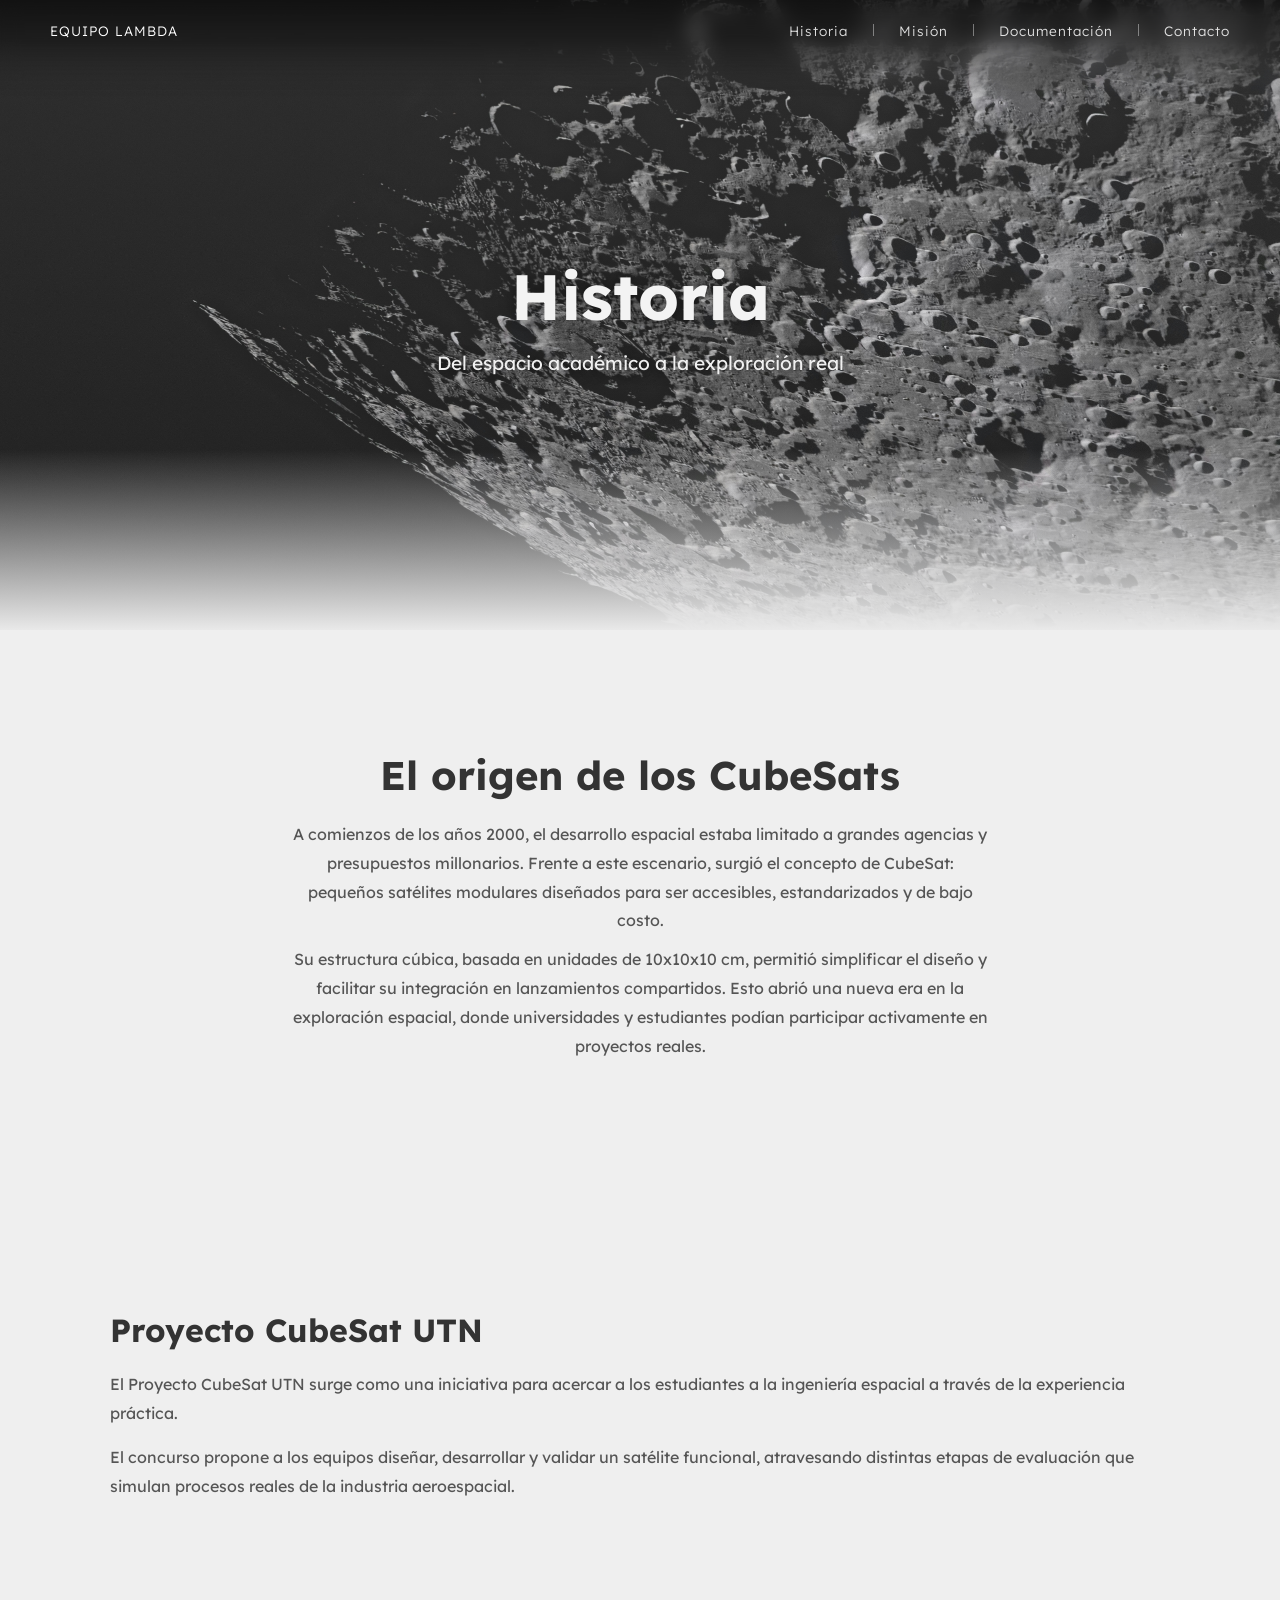
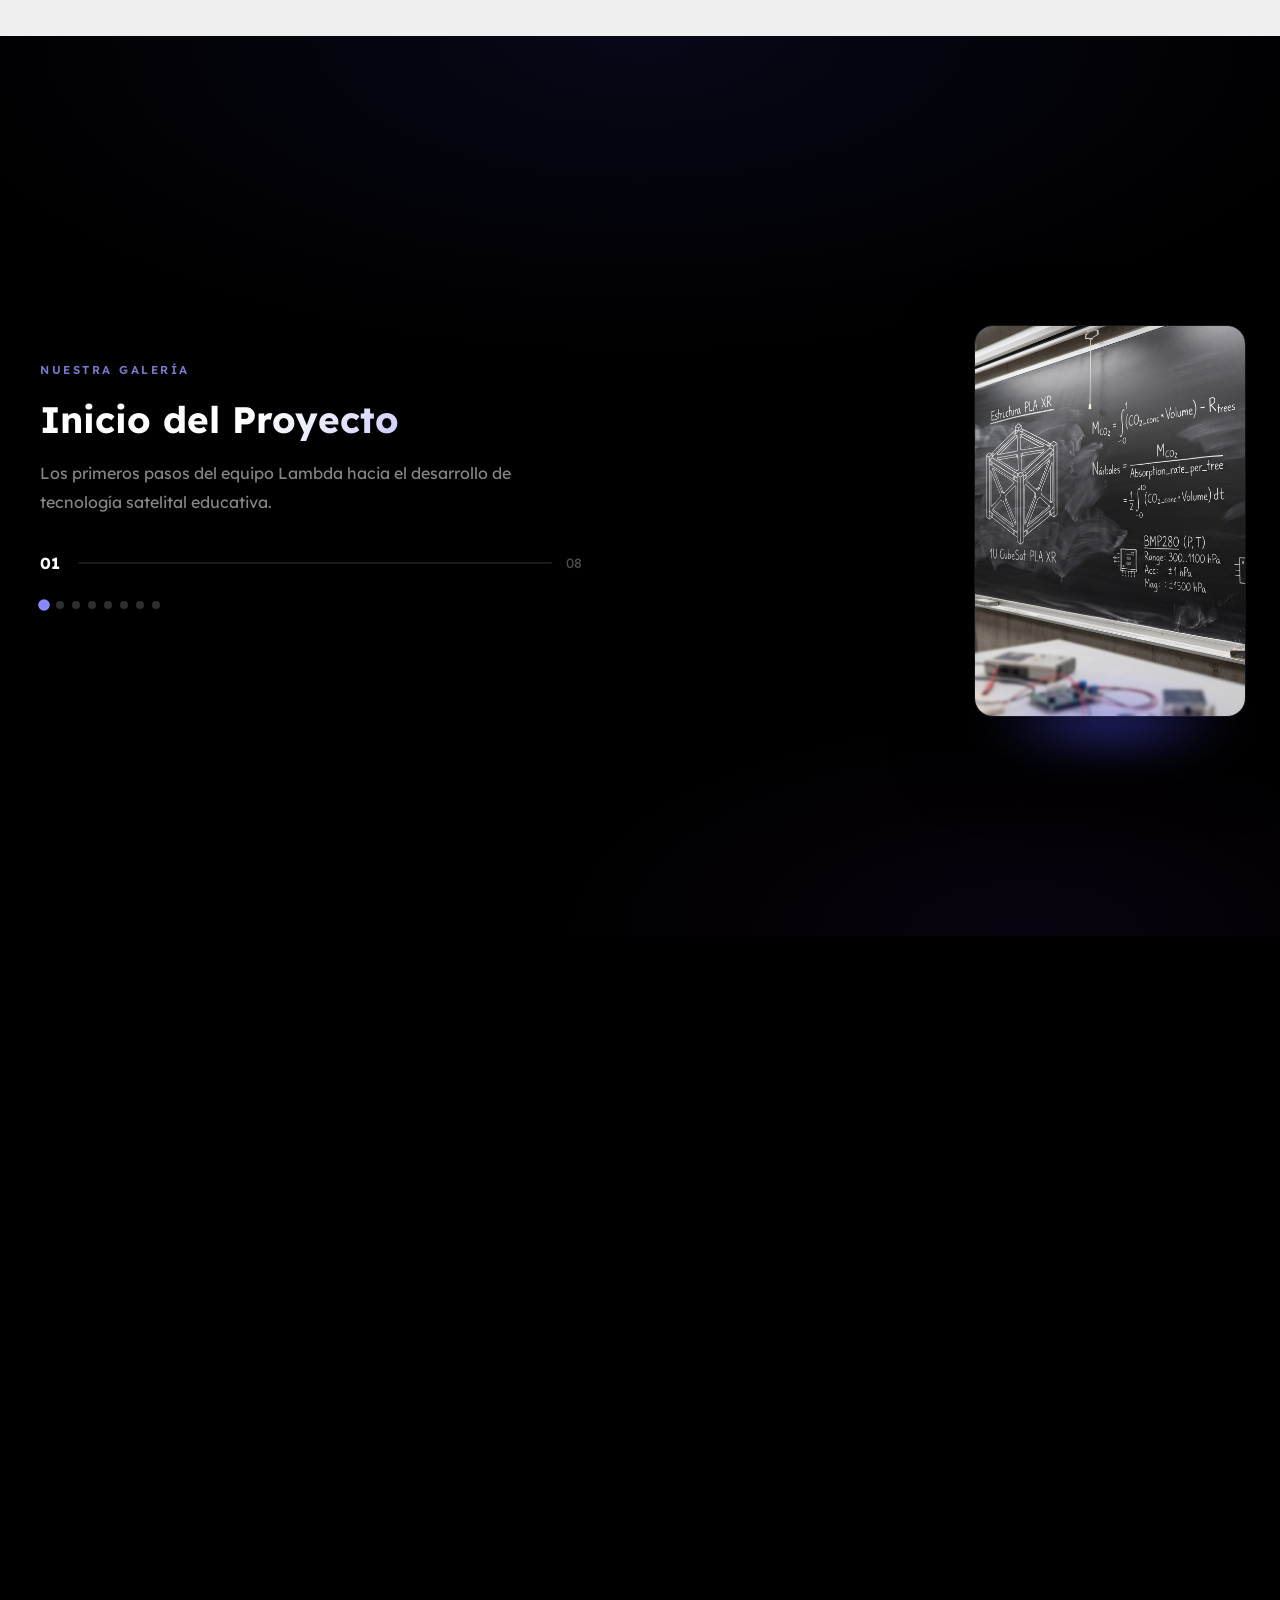
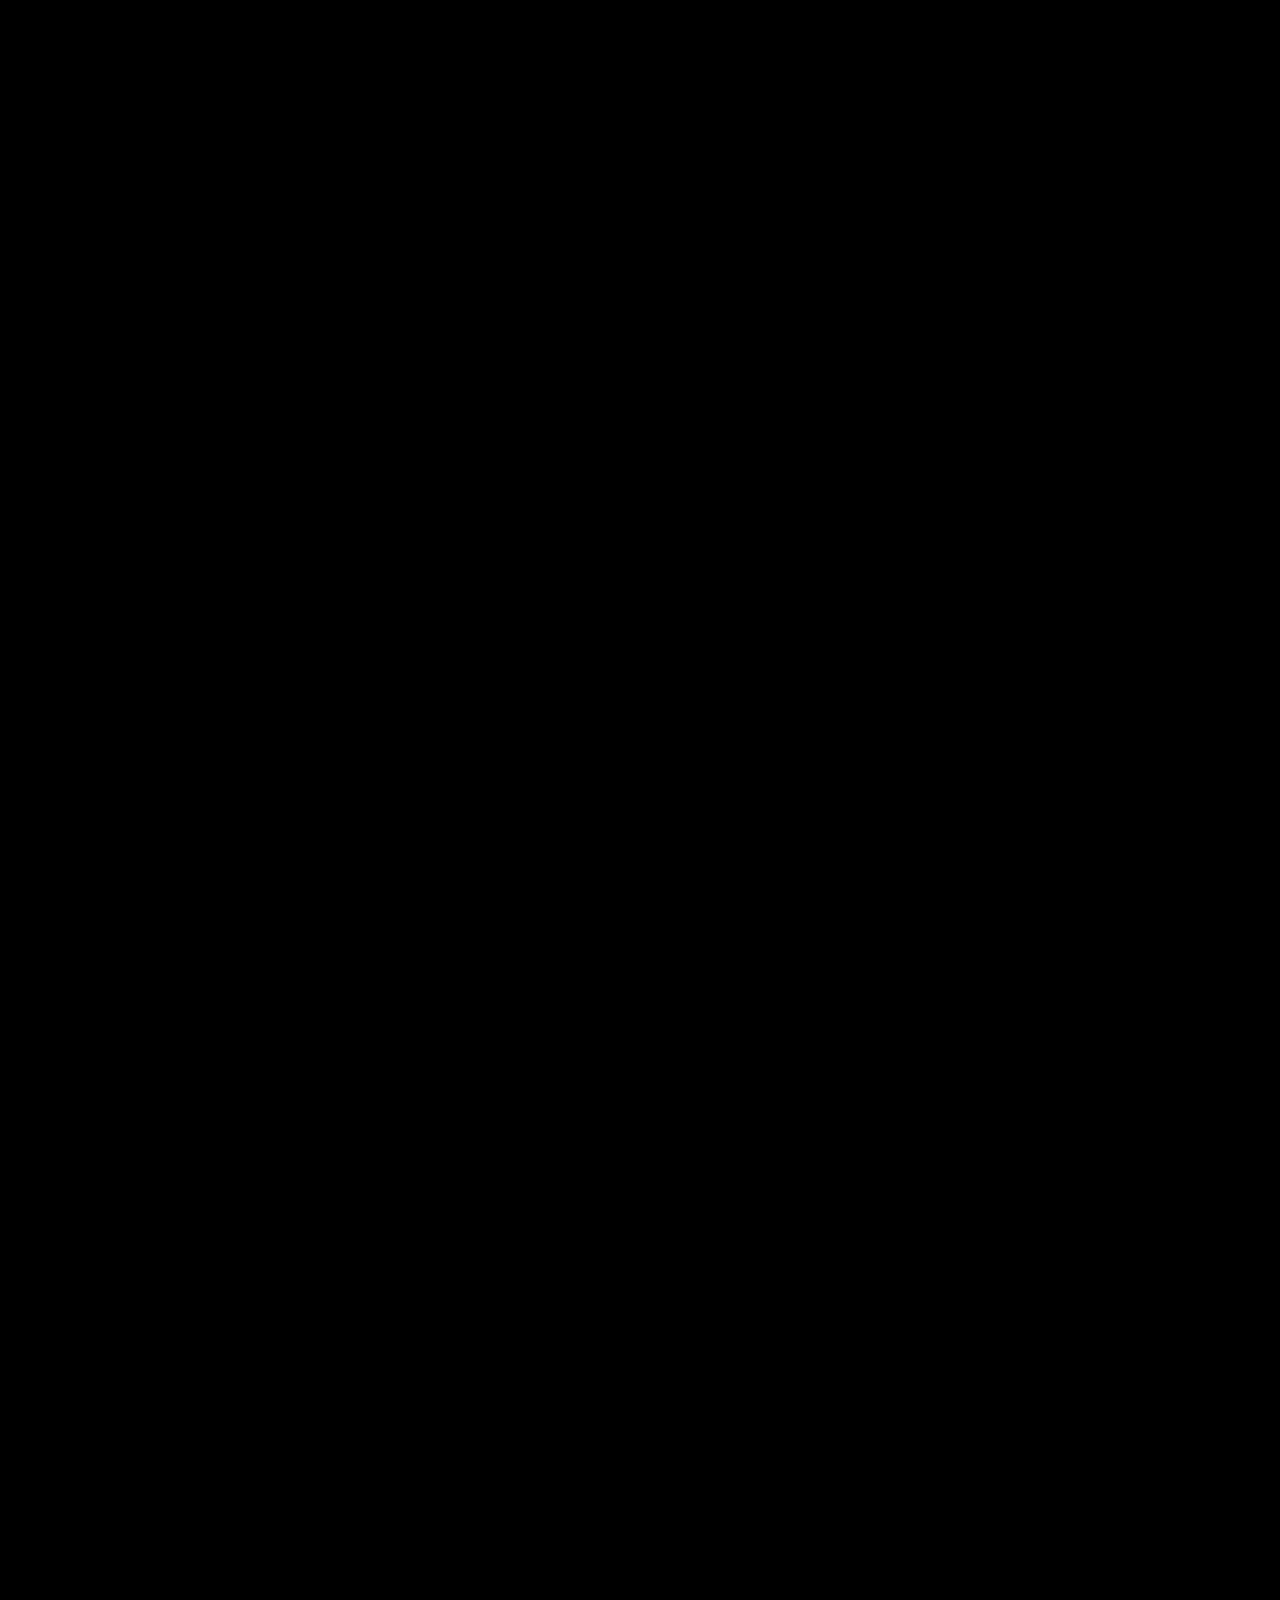
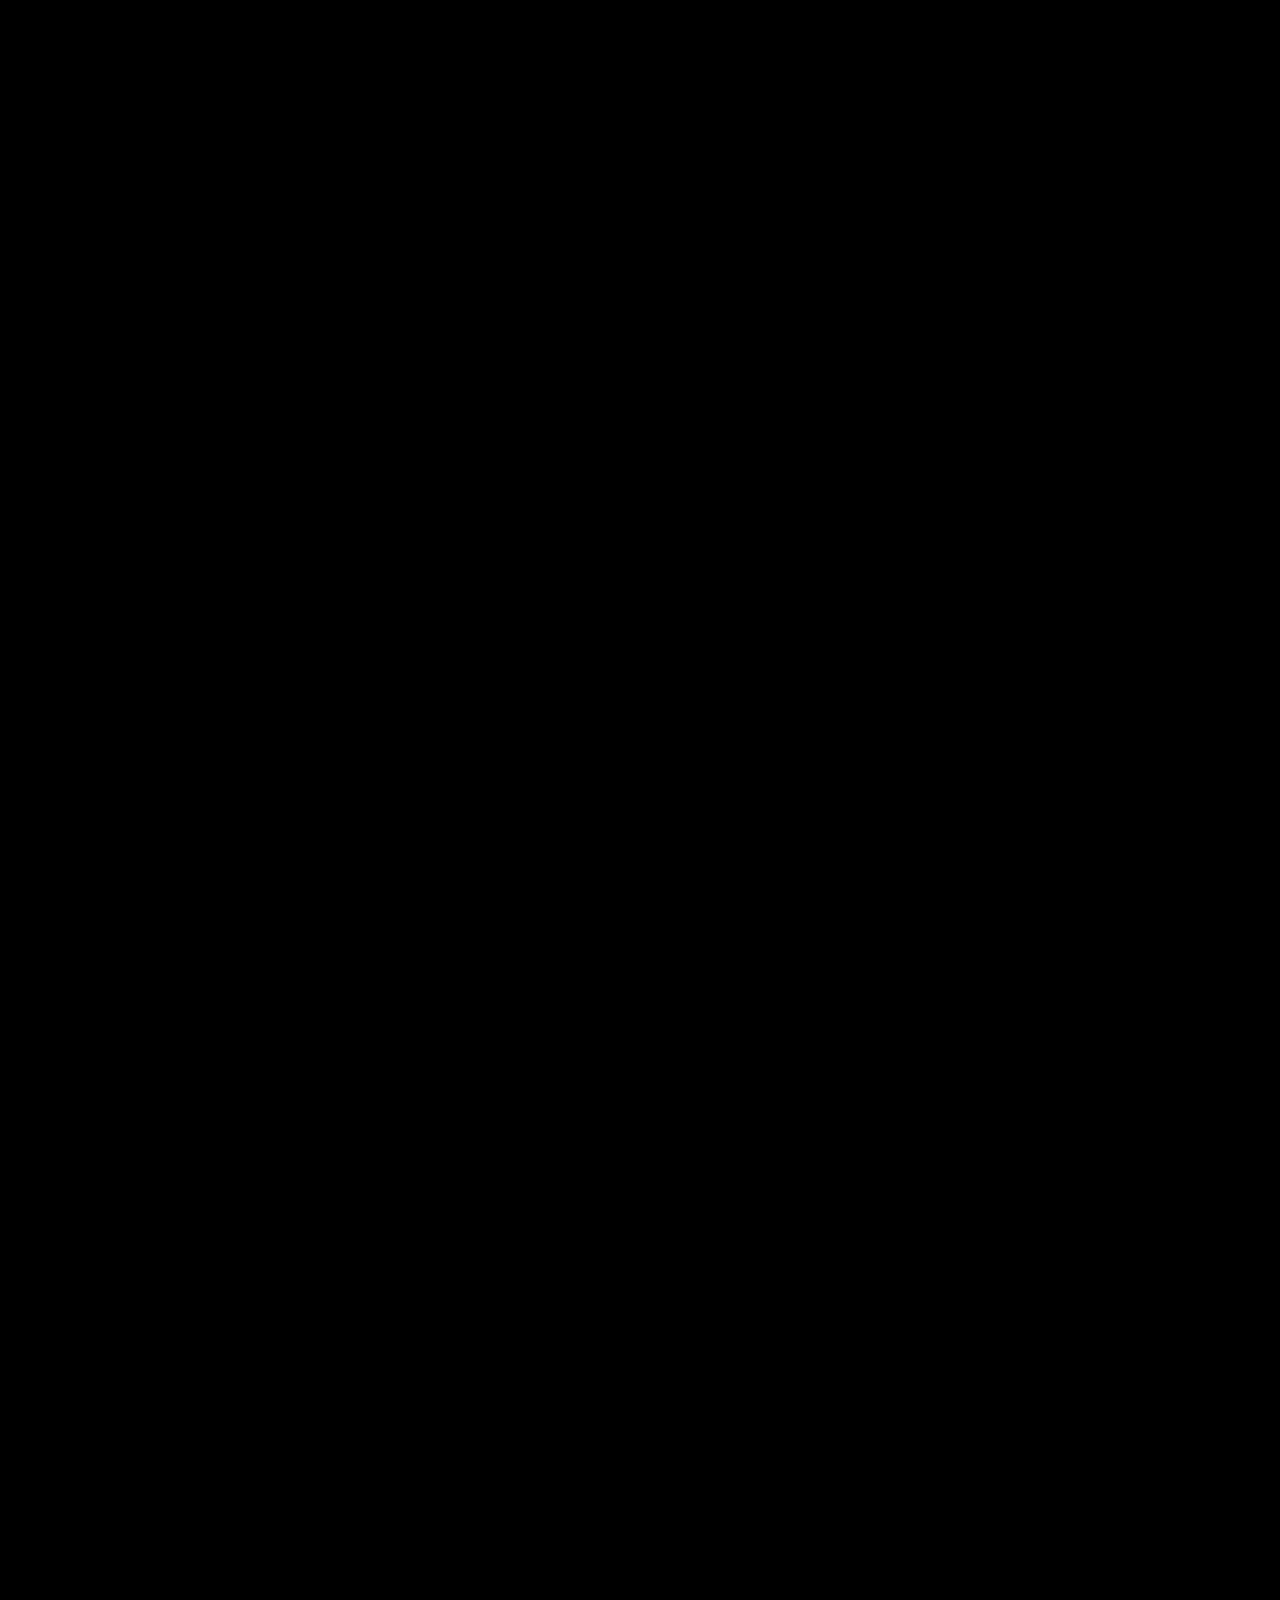
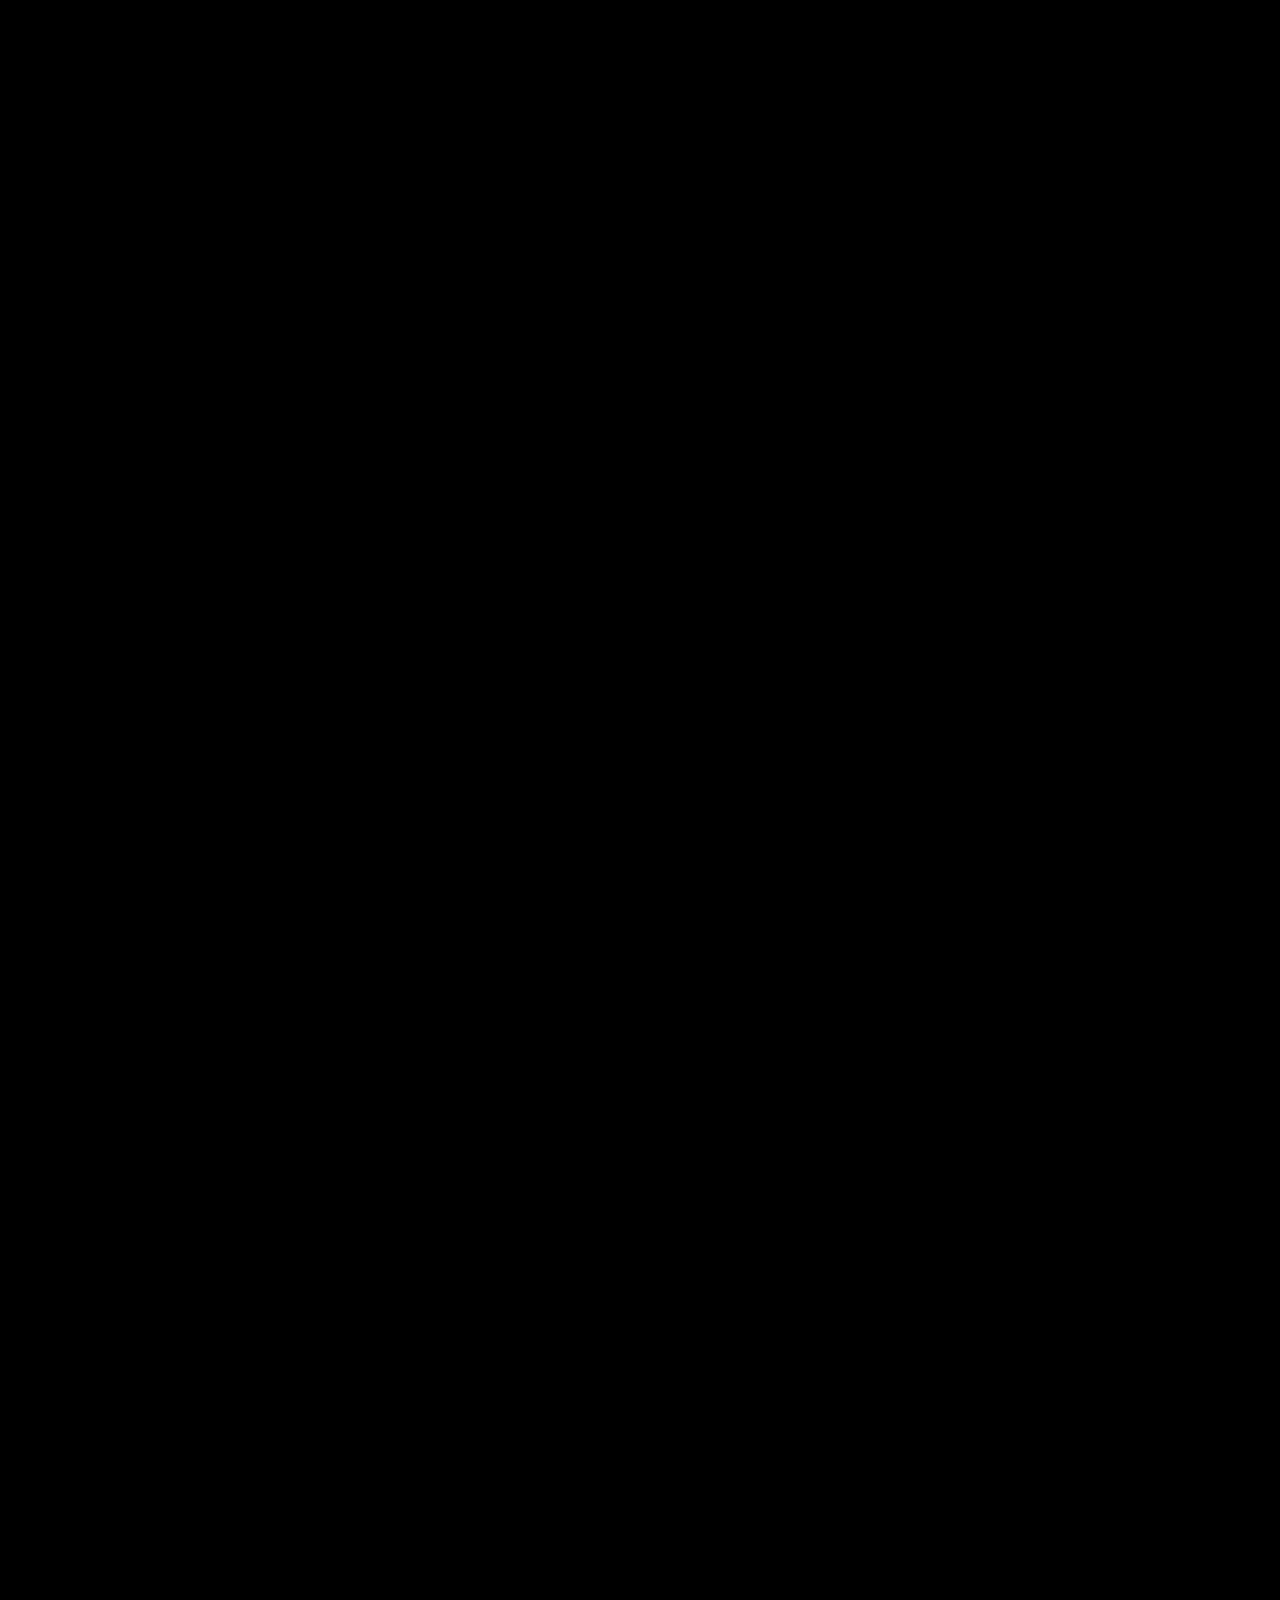
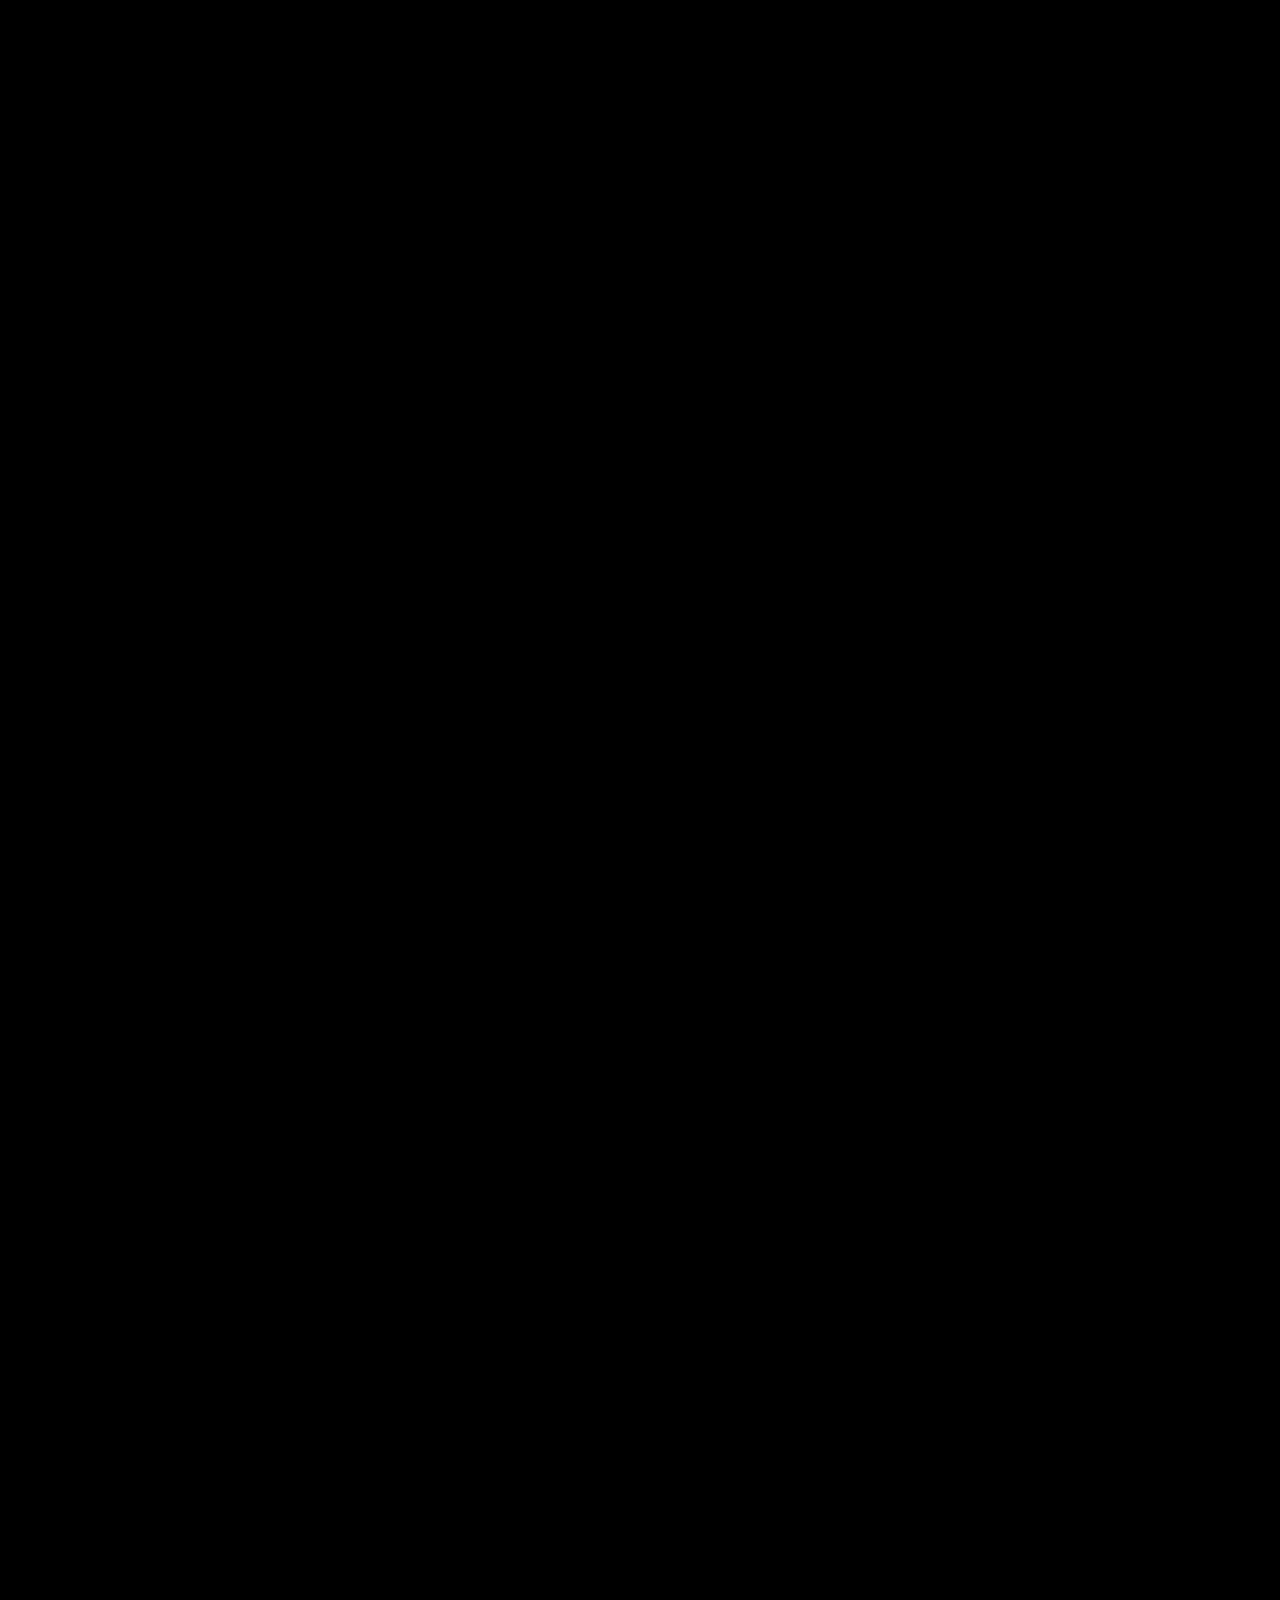
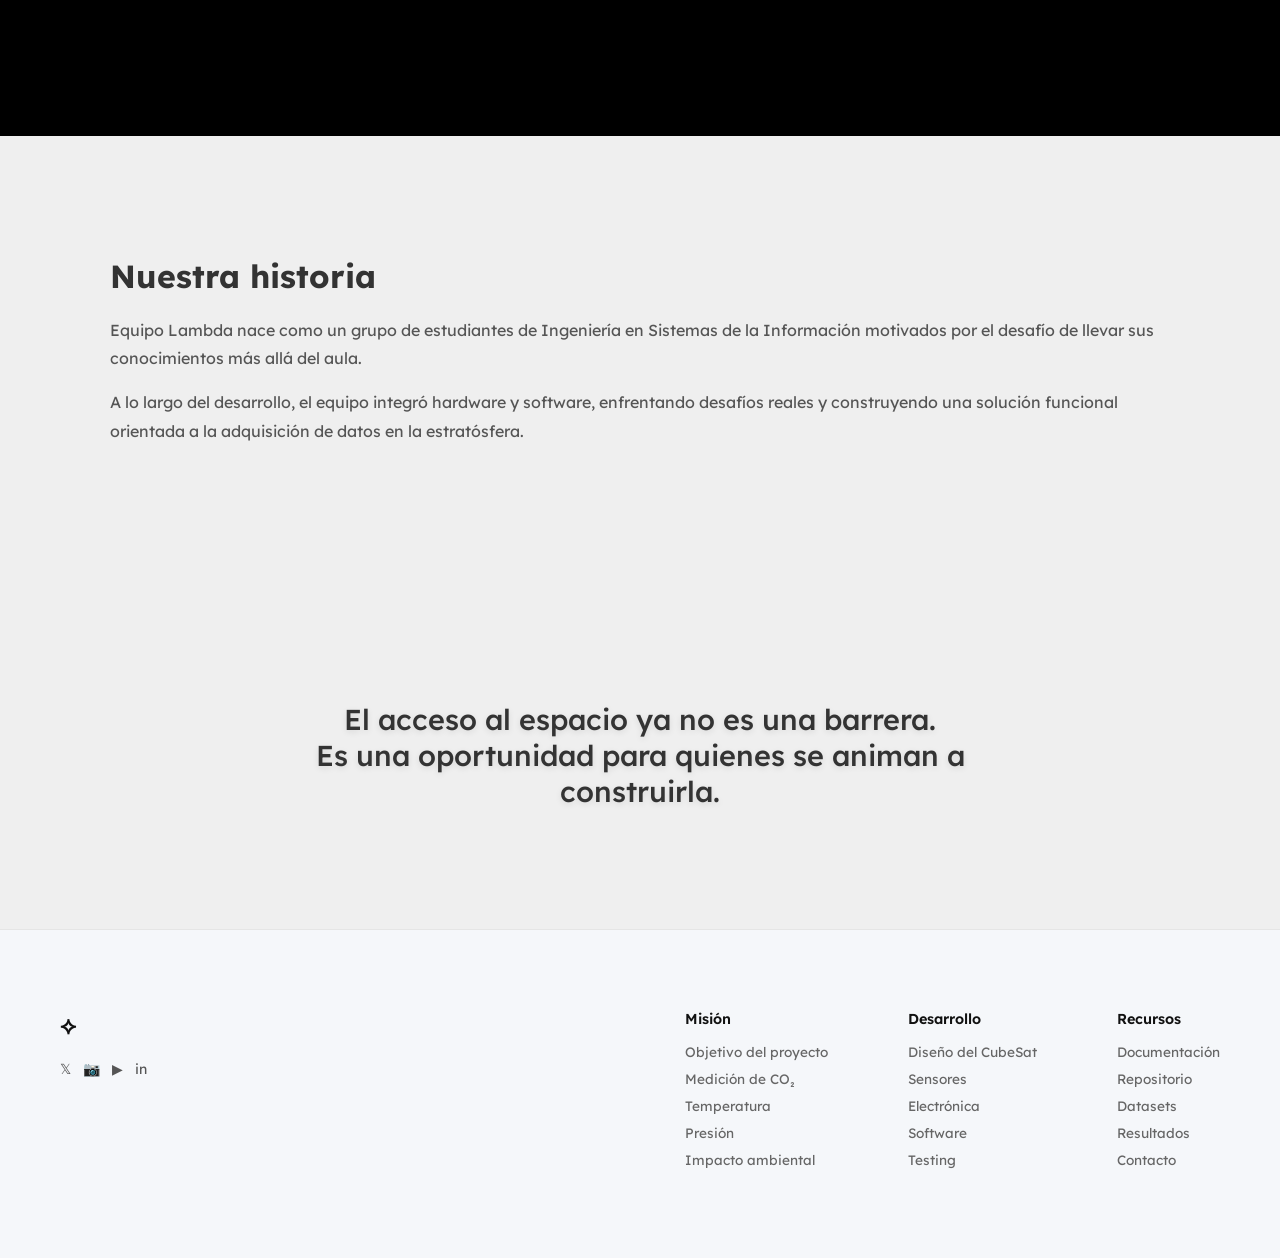
==== commit ef7e5a42: "feat: add mission page detailing project goals and technical specifications" ====
--- a/historia.html
+++ b/historia.html
@@ -16,7 +16,7 @@
     <nav>
       <ul>
         <li><a href="historia.html">Historia</a></li>
-        <li><a href="#">Misión</a></li>
+        <li><a href="mision.html">Misión</a></li>
         <li><a href="#">Documentación</a></li>
         <li><a href="#">Contacto</a></li>
       </ul>
--- a/styles.css
+++ b/styles.css
@@ -178,7 +178,6 @@
   margin: 0 auto;
   justify-content: space-between;
   padding: 0 80px;
-  background: linear-gradient(to bottom, #f5f7fa, #a6d0ff);
   border-radius: 30px;
   position: relative;
 }
@@ -353,7 +352,8 @@
   font-size: 0.9rem;
   color: #666;
   line-height: 1.5;
-  max-width: 600px;
+  max-width: 900px;
+  text-align: justify;
 }
 
 .footer {
--- a/styles-historia.css
+++ b/styles-historia.css
@@ -153,7 +153,7 @@
 }
 
 .gallery-left {
-  flex: 0 0 400px; /* Ancho fijo para el texto */
+  flex: 0 0 550px; /* Aumentado de 400px para que los títulos largos entren en una línea */
   z-index: 10;
 }
 
@@ -186,6 +186,7 @@
   font-weight: 700;
   line-height: 1.2;
   margin: 0 0 18px 0;
+  white-space: nowrap; /* Fuerza a que el título quede en una sola línea */
   background: linear-gradient(135deg, #fff 40%, #9090ff);
   -webkit-background-clip: text;
   -webkit-text-fill-color: transparent;
@@ -307,13 +308,17 @@
   }
 /* Slot PREV — izquierda, atrás, desenfocado */
 .g-slot-prev {
-  width: 185px;
-  height: 280px;
-  left: 20px;
-  transform: rotateY(42deg) translateZ(-60px) scale(0.92);
-  filter: blur(3.5px) brightness(0.4);
-  opacity: 0.65;
+  width: 270px;
+  height: 390px;
+  left: 50%;
+  top: 50%;
+  margin-left: -135px;
+  margin-top: -195px;
+  transform: rotateY(-50deg) translateZ(-450px);
+  filter: blur(4px) brightness(0.4);
+  opacity: 0.4;
   z-index: 1;
+  box-shadow: 0 0 0 1px rgba(255,255,255,0.08), 0 30px 80px rgba(0,0,0,0.8);
 }
 
 /* Slot CURR — centro, frente, nítido */
@@ -321,25 +326,31 @@
   width: 270px;
   height: 390px;
   left: 50%;
-  transform: translateX(-50%) rotateY(0deg) translateZ(0px) scale(1);
+  top: 50%;
+  margin-left: -135px;
+  margin-top: -195px;
+  transform: rotateY(0deg) translateZ(0px);
   filter: none;
   opacity: 1;
   z-index: 3;
   box-shadow:
     0 0 0 1px rgba(255,255,255,0.08),
     0 30px 80px rgba(0,0,0,0.8);
-  margin-left: -135px; /* Mitad de su ancho (270px / 2)[cite: 6] */
 }
 
 /* Slot NEXT — derecha, atrás, desenfocado */
 .g-slot-next {
-  width: 185px;
-  height: 280px;
-  right: 20px;
-  transform: rotateY(-42deg) translateZ(-60px) scale(0.92);
-  filter: blur(3.5px) brightness(0.4);
-  opacity: 0.65;
-  z-index: 1;
+  width: 270px;
+  height: 390px;
+  left: 50%;
+  top: 50%;
+  margin-left: -135px;
+  margin-top: -195px;
+  transform: rotateY(50deg) translateZ(-450px);
+  filter: blur(4px) brightness(0.4);
+  opacity: 0.4;
+  z-index: 2;
+  box-shadow: 0 0 0 1px rgba(255,255,255,0.08), 0 30px 80px rgba(0,0,0,0.8);
 }
 
 /* Glow / bloom debajo del stage */
@@ -349,7 +360,7 @@
   border-radius: 50%;
   background: radial-gradient(ellipse, rgba(100,80,255,0.65) 0%, transparent 70%);
   filter: blur(22px);
-  margin-top: -22px;
+  margin-top: -130px; /* Ajustado para quedar justo debajo de las fotos centradas */
   position: relative;
   z-index: 1;
   transition: background 0.5s ease;
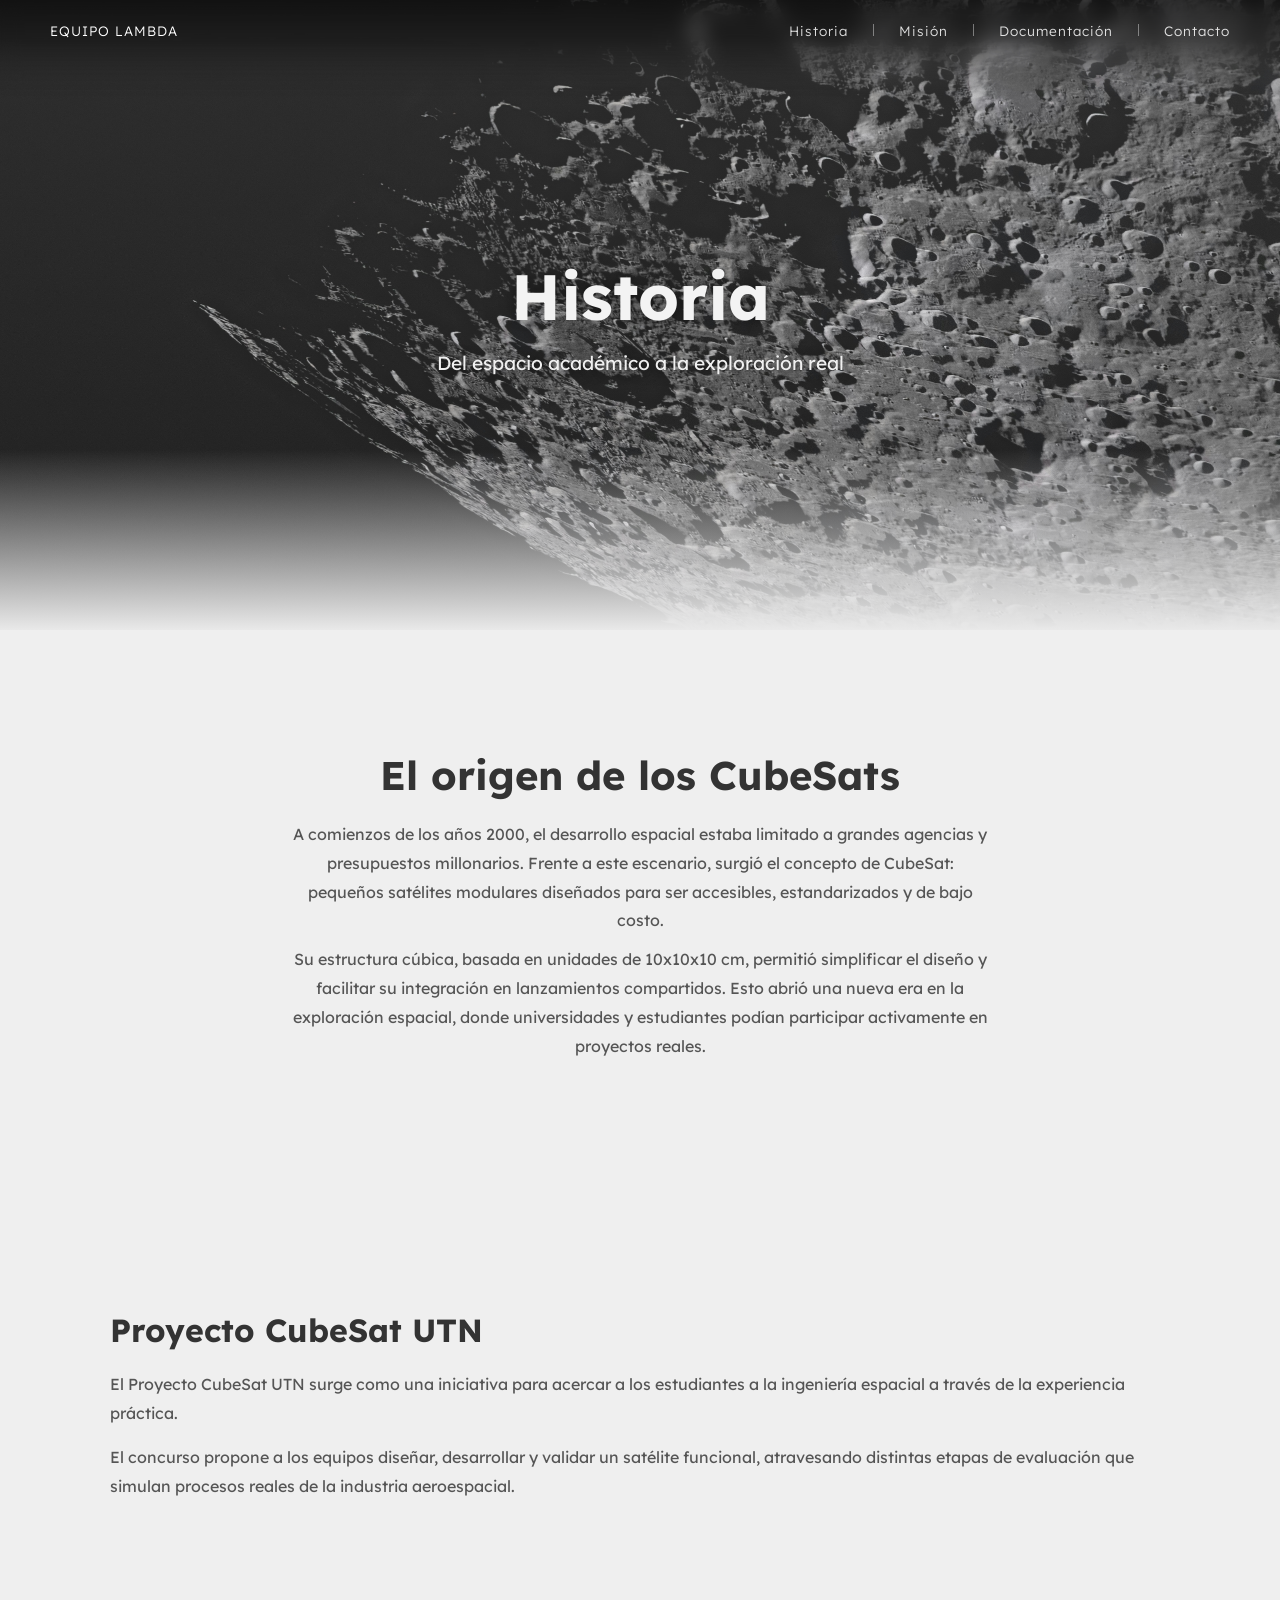
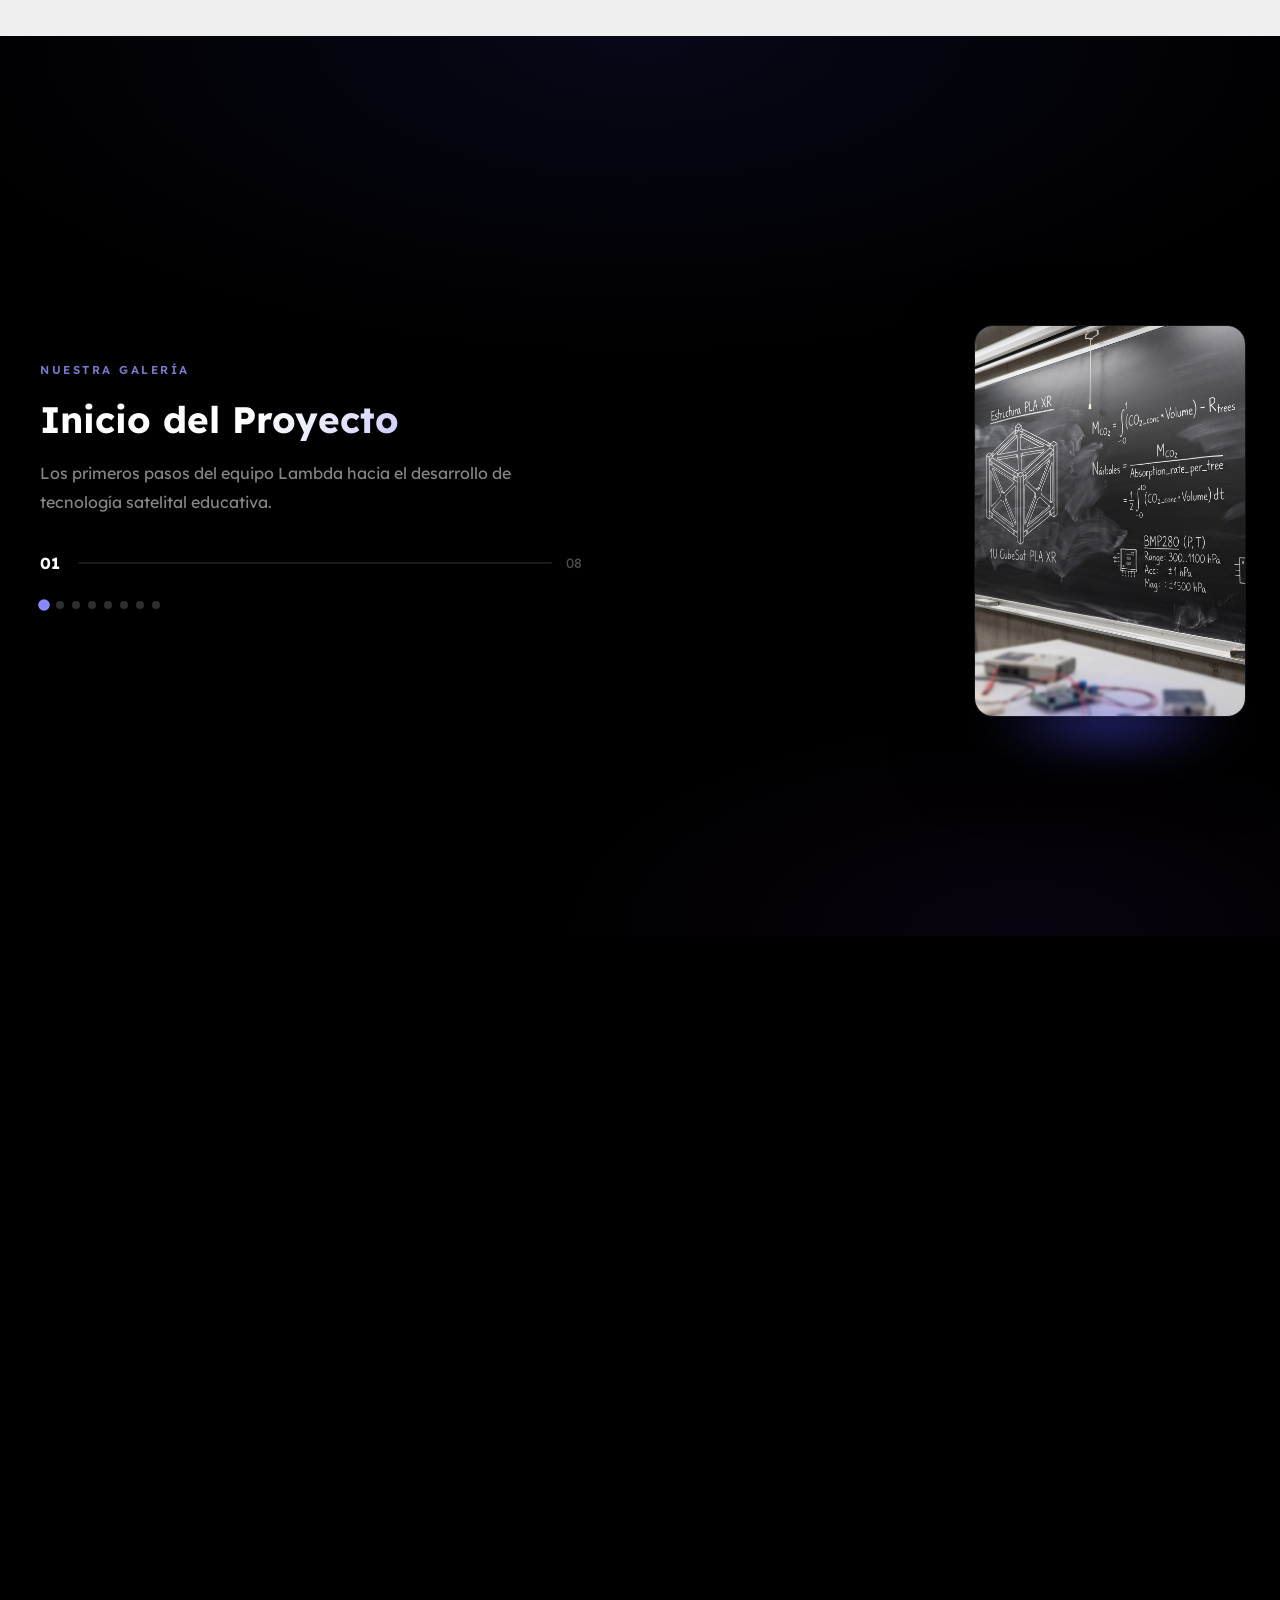
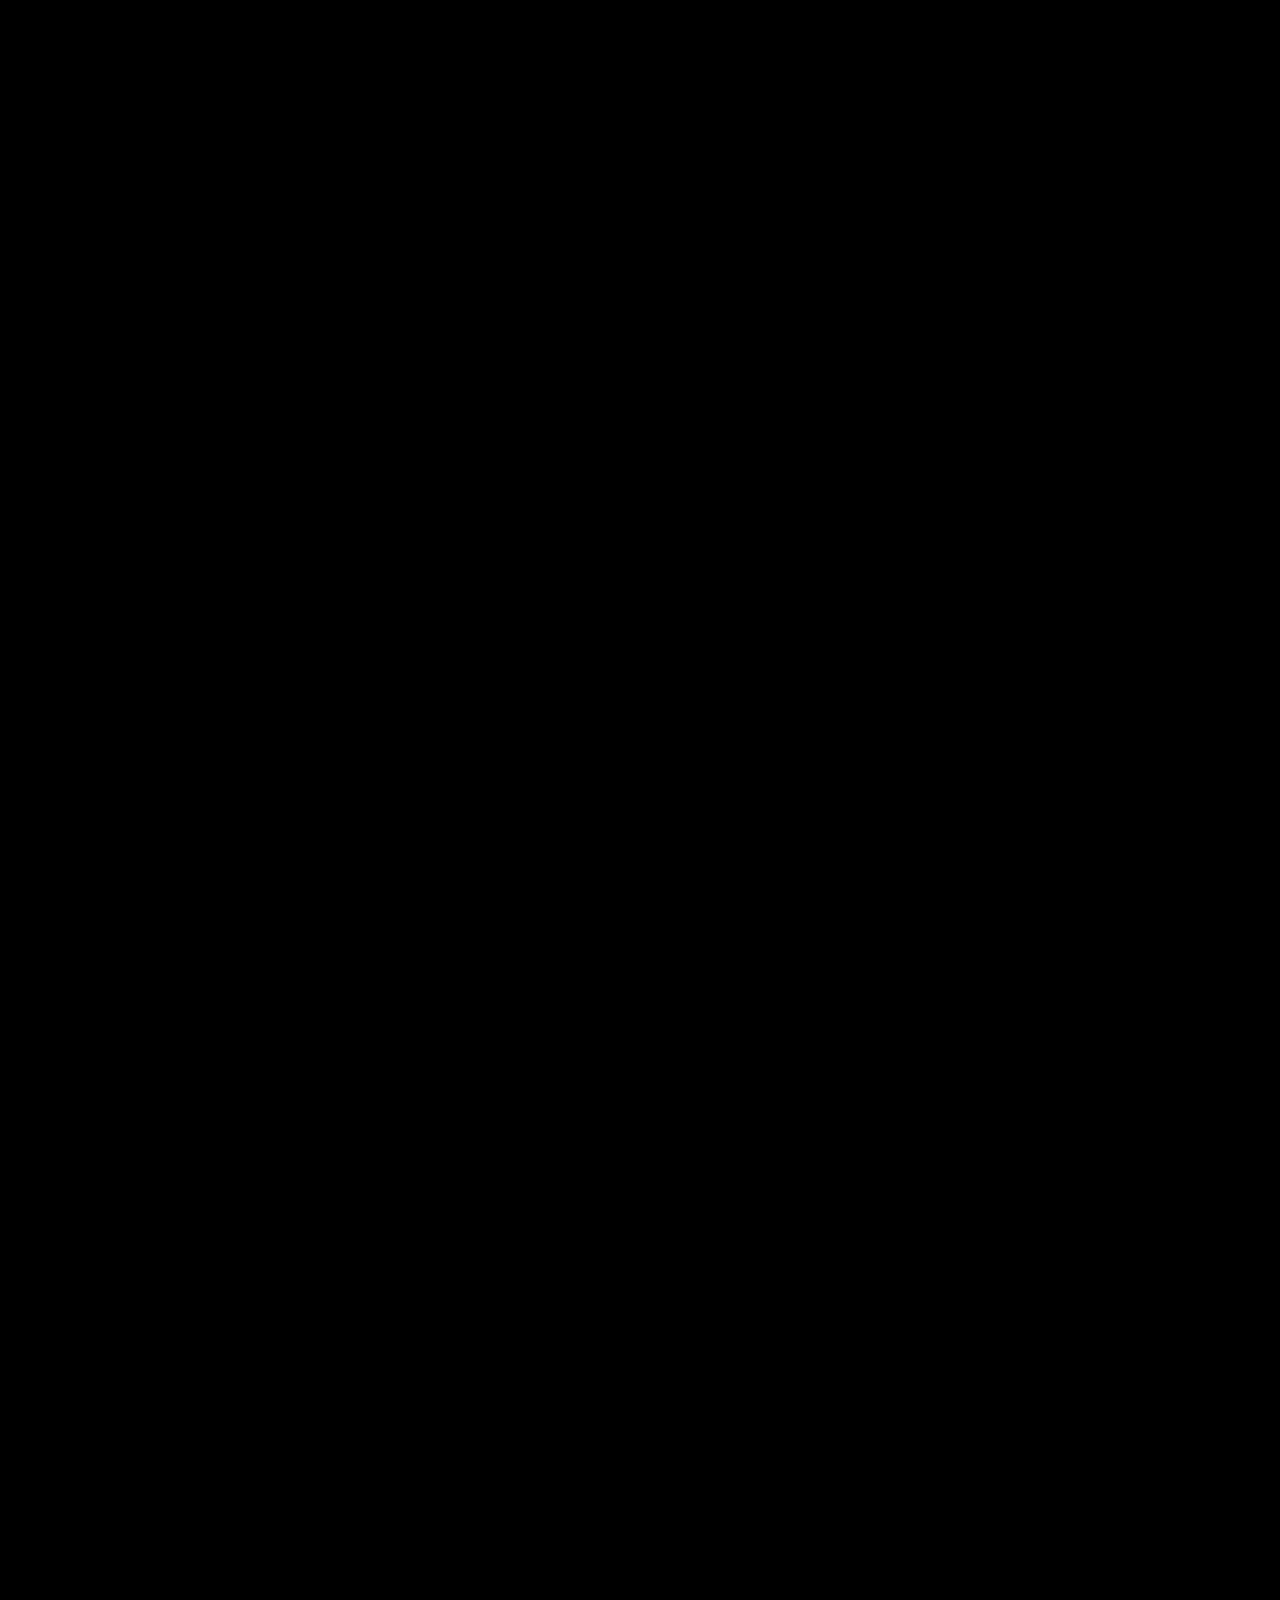
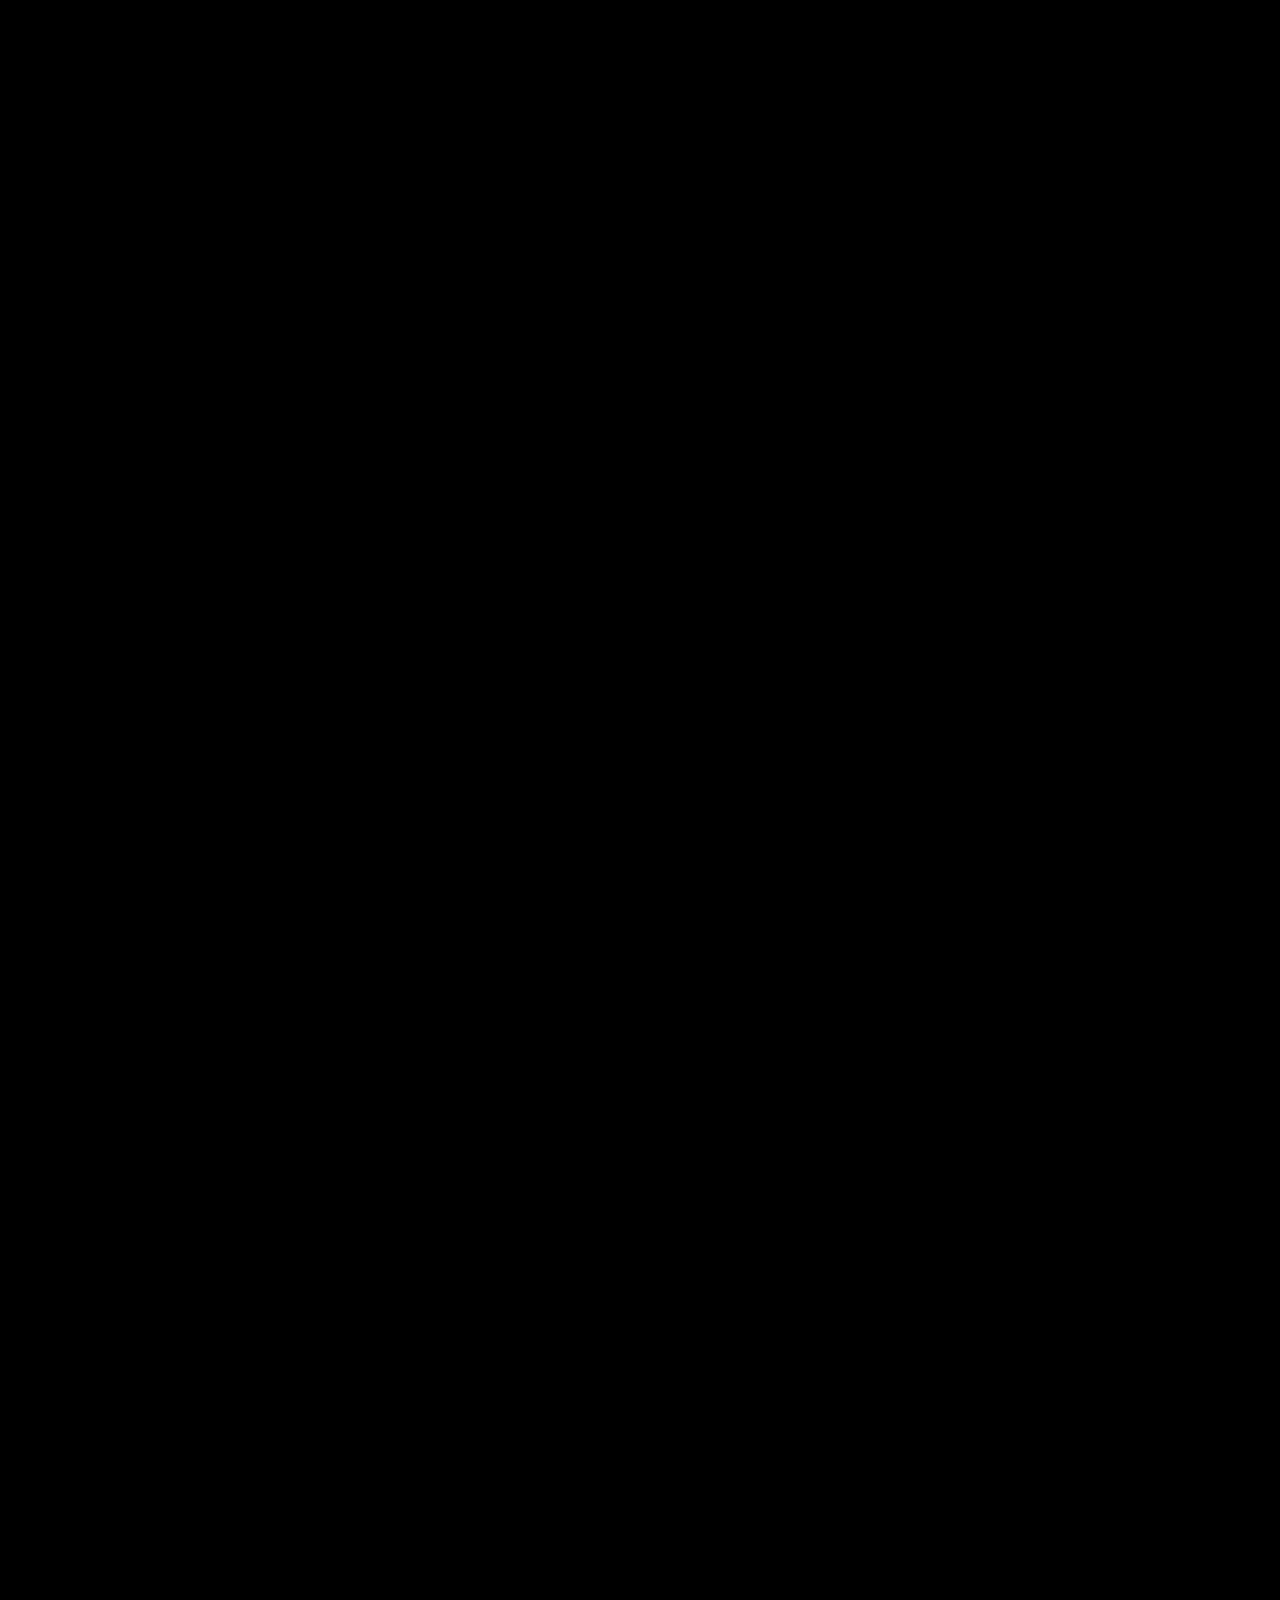
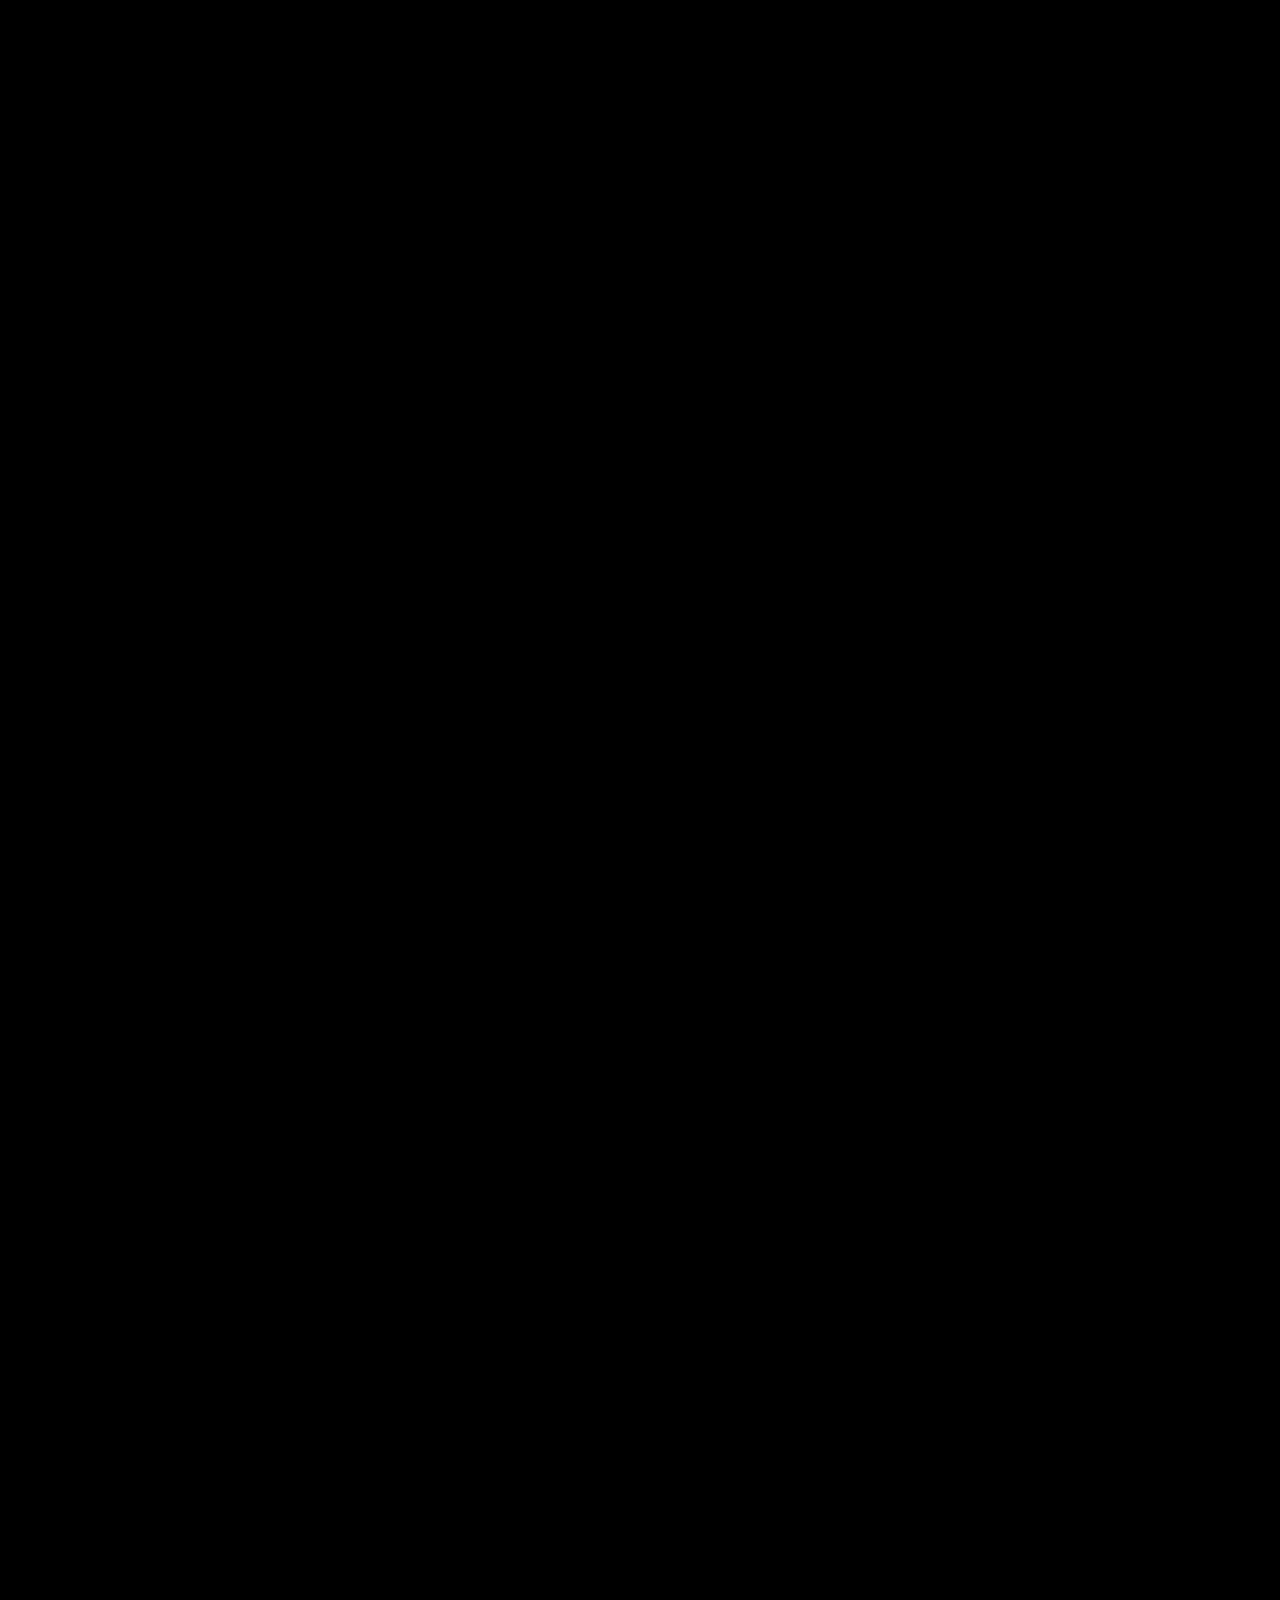
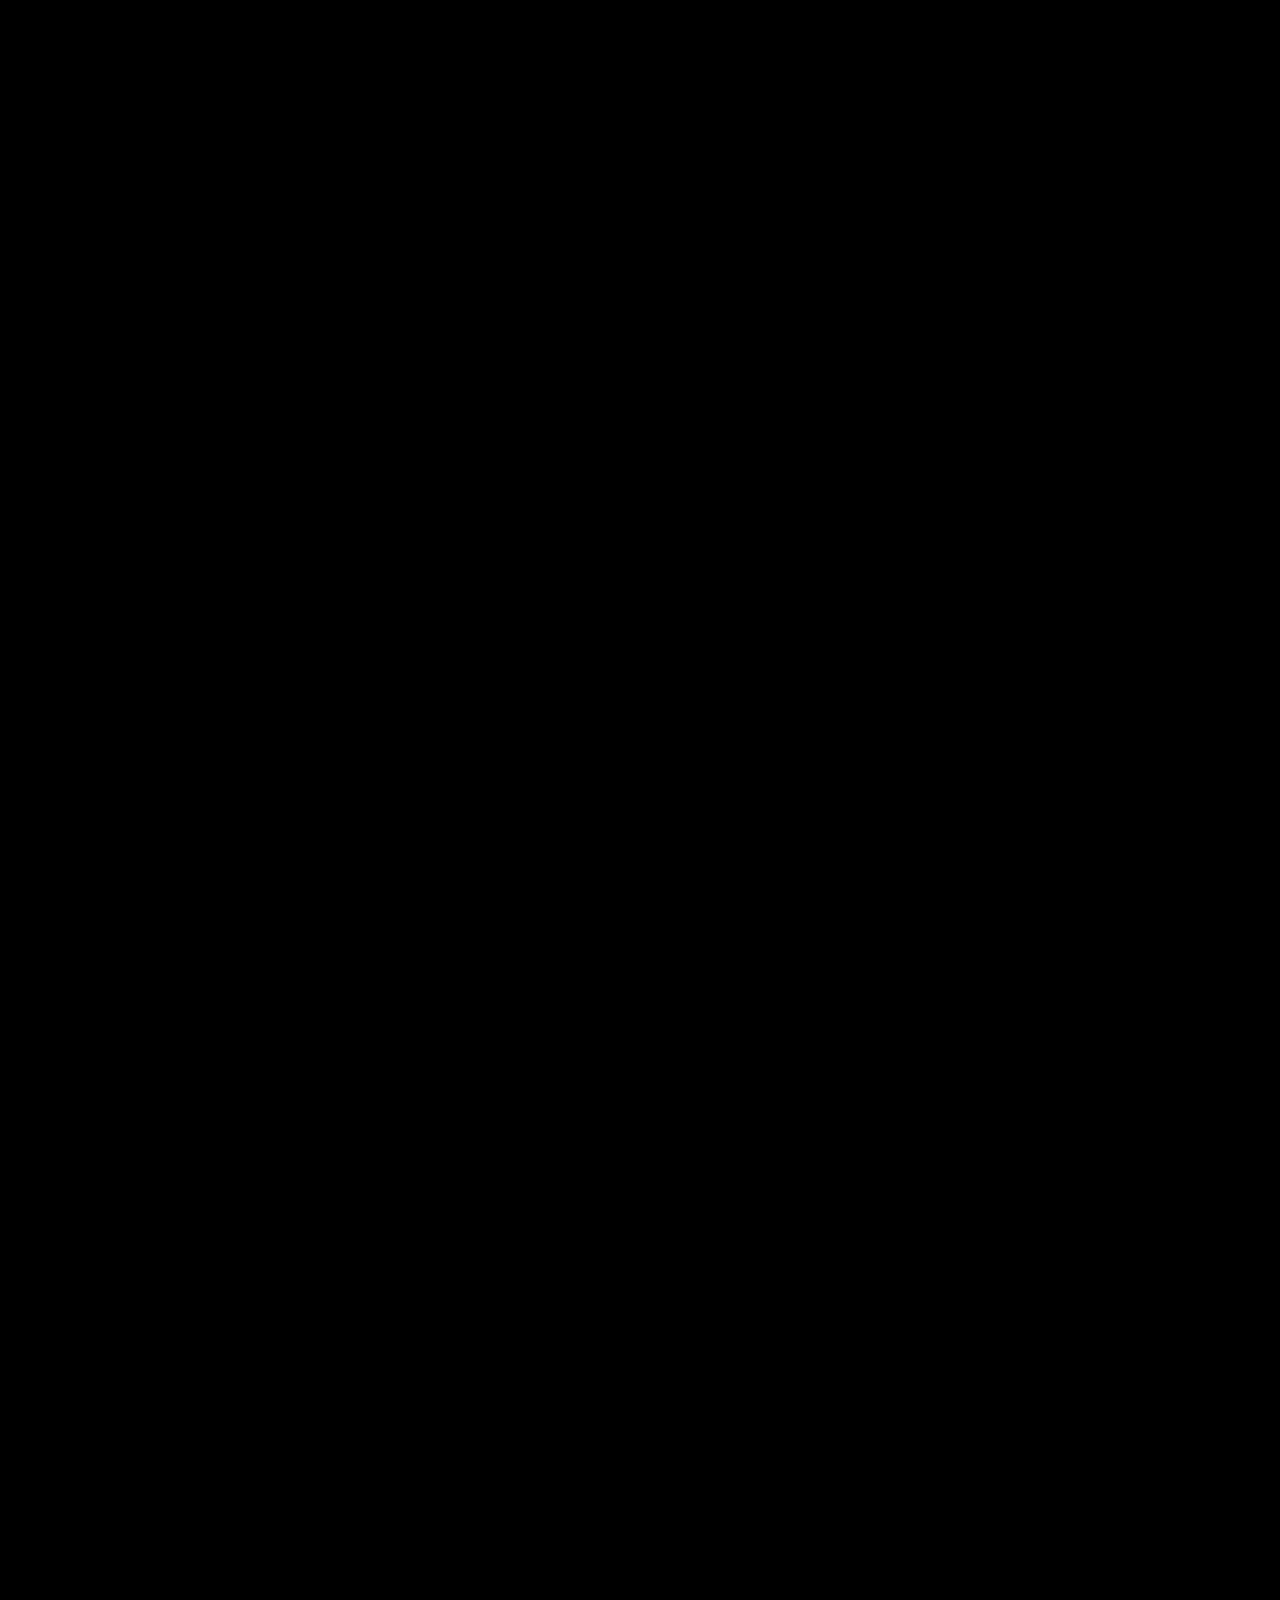
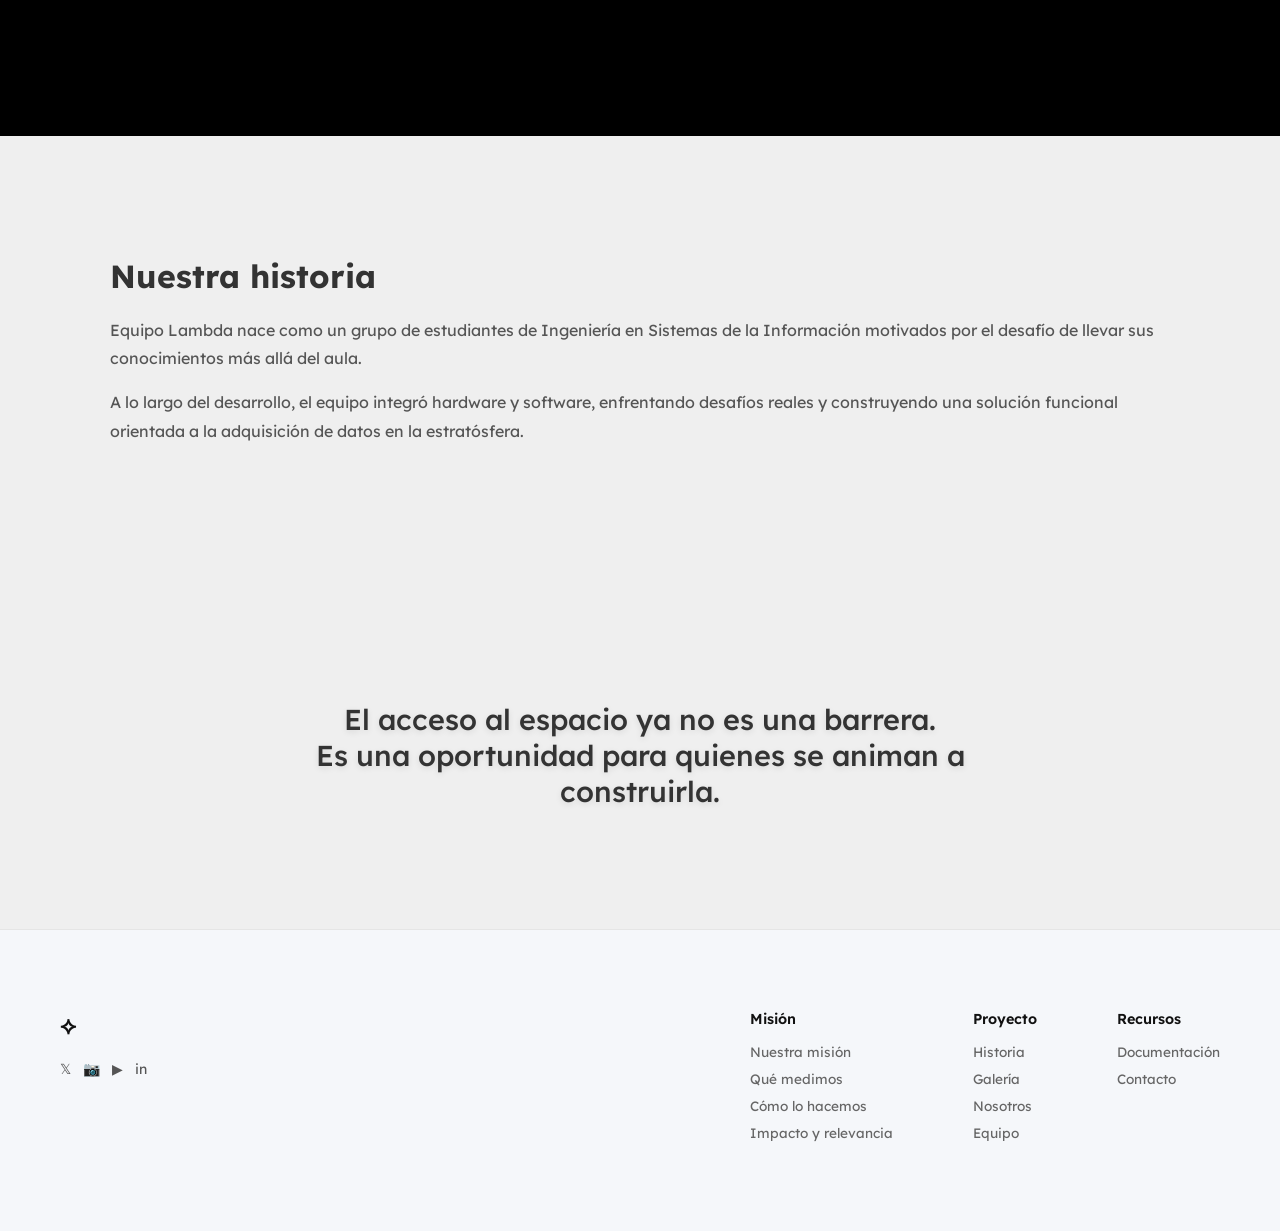
==== commit c8149e8d: "feat: create contact page and update site navigation with section anchors and improved footer links" ====
--- a/historia.html
+++ b/historia.html
@@ -6,7 +6,7 @@
   <title>Historia - Equipo Lambda</title>
   <link rel="stylesheet" href="styles.css">
   <link rel="stylesheet" href="styles-historia.css">
-  <link href="https://fonts.googleapis.com/css2?family=Lexend:wght@300;500;700&display=swap" rel="stylesheet">
+  <link href="https://fonts.googleapis.com/css2?family=Lexend:wght@300;400;500;600;700&display=swap" rel="stylesheet">
 </head>
 <body>
 
@@ -18,7 +18,7 @@
         <li><a href="historia.html">Historia</a></li>
         <li><a href="mision.html">Misión</a></li>
         <li><a href="#">Documentación</a></li>
-        <li><a href="#">Contacto</a></li>
+        <li><a href="contacto.html">Contacto</a></li>
       </ul>
     </nav>
   </header>
@@ -127,40 +127,33 @@
     </div>
 
     <div class="footer-columns">
-
       <div class="footer-col">
         <h4>Misión</h4>
         <ul>
-          <li>Objetivo del proyecto</li>
-          <li>Medición de CO₂</li>
-          <li>Temperatura</li>
-          <li>Presión</li>
-          <li>Impacto ambiental</li>
+          <li><a href="mision.html#proposito">Nuestra misión</a></li>
+          <li><a href="mision.html#mediciones">Qué medimos</a></li>
+          <li><a href="mision.html#ingenieria">Cómo lo hacemos</a></li>
+          <li><a href="mision.html#impacto">Impacto y relevancia</a></li>
         </ul>
       </div>
 
       <div class="footer-col">
-        <h4>Desarrollo</h4>
+        <h4>Proyecto</h4>
         <ul>
-          <li>Diseño del CubeSat</li>
-          <li>Sensores</li>
-          <li>Electrónica</li>
-          <li>Software</li>
-          <li>Testing</li>
+          <li><a href="historia.html">Historia</a></li>
+          <li><a href="historia.html#galeria-circular">Galería</a></li>
+          <li><a href="index.html#nosotros">Nosotros</a></li>
+          <li><a href="index.html#equipo">Equipo</a></li>
         </ul>
       </div>
 
       <div class="footer-col">
         <h4>Recursos</h4>
         <ul>
-          <li>Documentación</li>
-          <li>Repositorio</li>
-          <li>Datasets</li>
-          <li>Resultados</li>
-          <li>Contacto</li>
+          <li><a href="#">Documentación</a></li>
+          <li><a href="#">Contacto</a></li>
         </ul>
       </div>
-
     </div>
 
   </footer>
--- a/styles.css
+++ b/styles.css
@@ -338,6 +338,13 @@
   background: #ddd;
   border-radius: 8px;
   flex-shrink: 0;
+  overflow: hidden;
+}
+
+.team-img img {
+  width: 100%;
+  height: 100%;
+  object-fit: cover;
 }
 
 /* TEXTO */
@@ -415,12 +422,15 @@
 
 .footer-col li {
   font-size: 0.85rem;
+  margin-bottom: 10px;
+}
+
+.footer-col a {
+  text-decoration: none;
   color: #666;
-  margin-bottom: 10px;
-  cursor: pointer;
   transition: 0.2s;
 }
 
-.footer-col li:hover {
+.footer-col a:hover {
   color: #000;
 }
